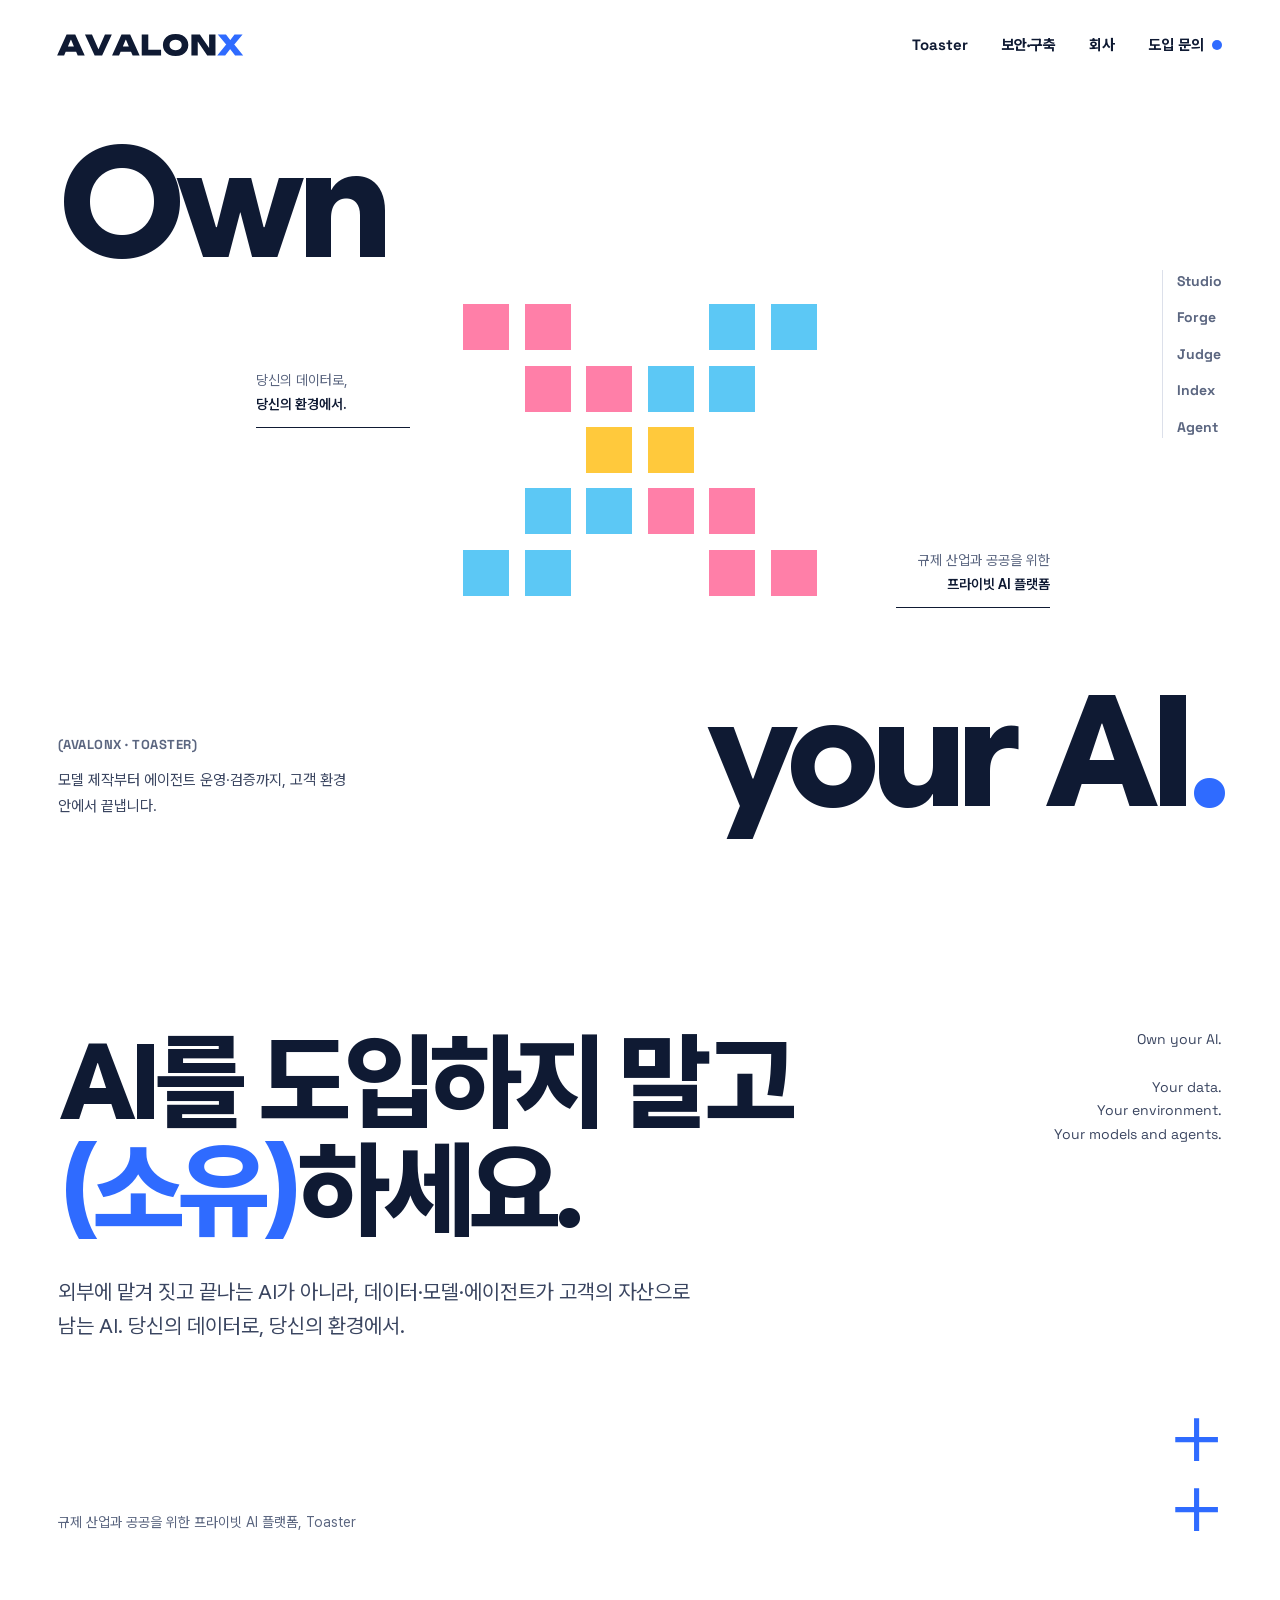
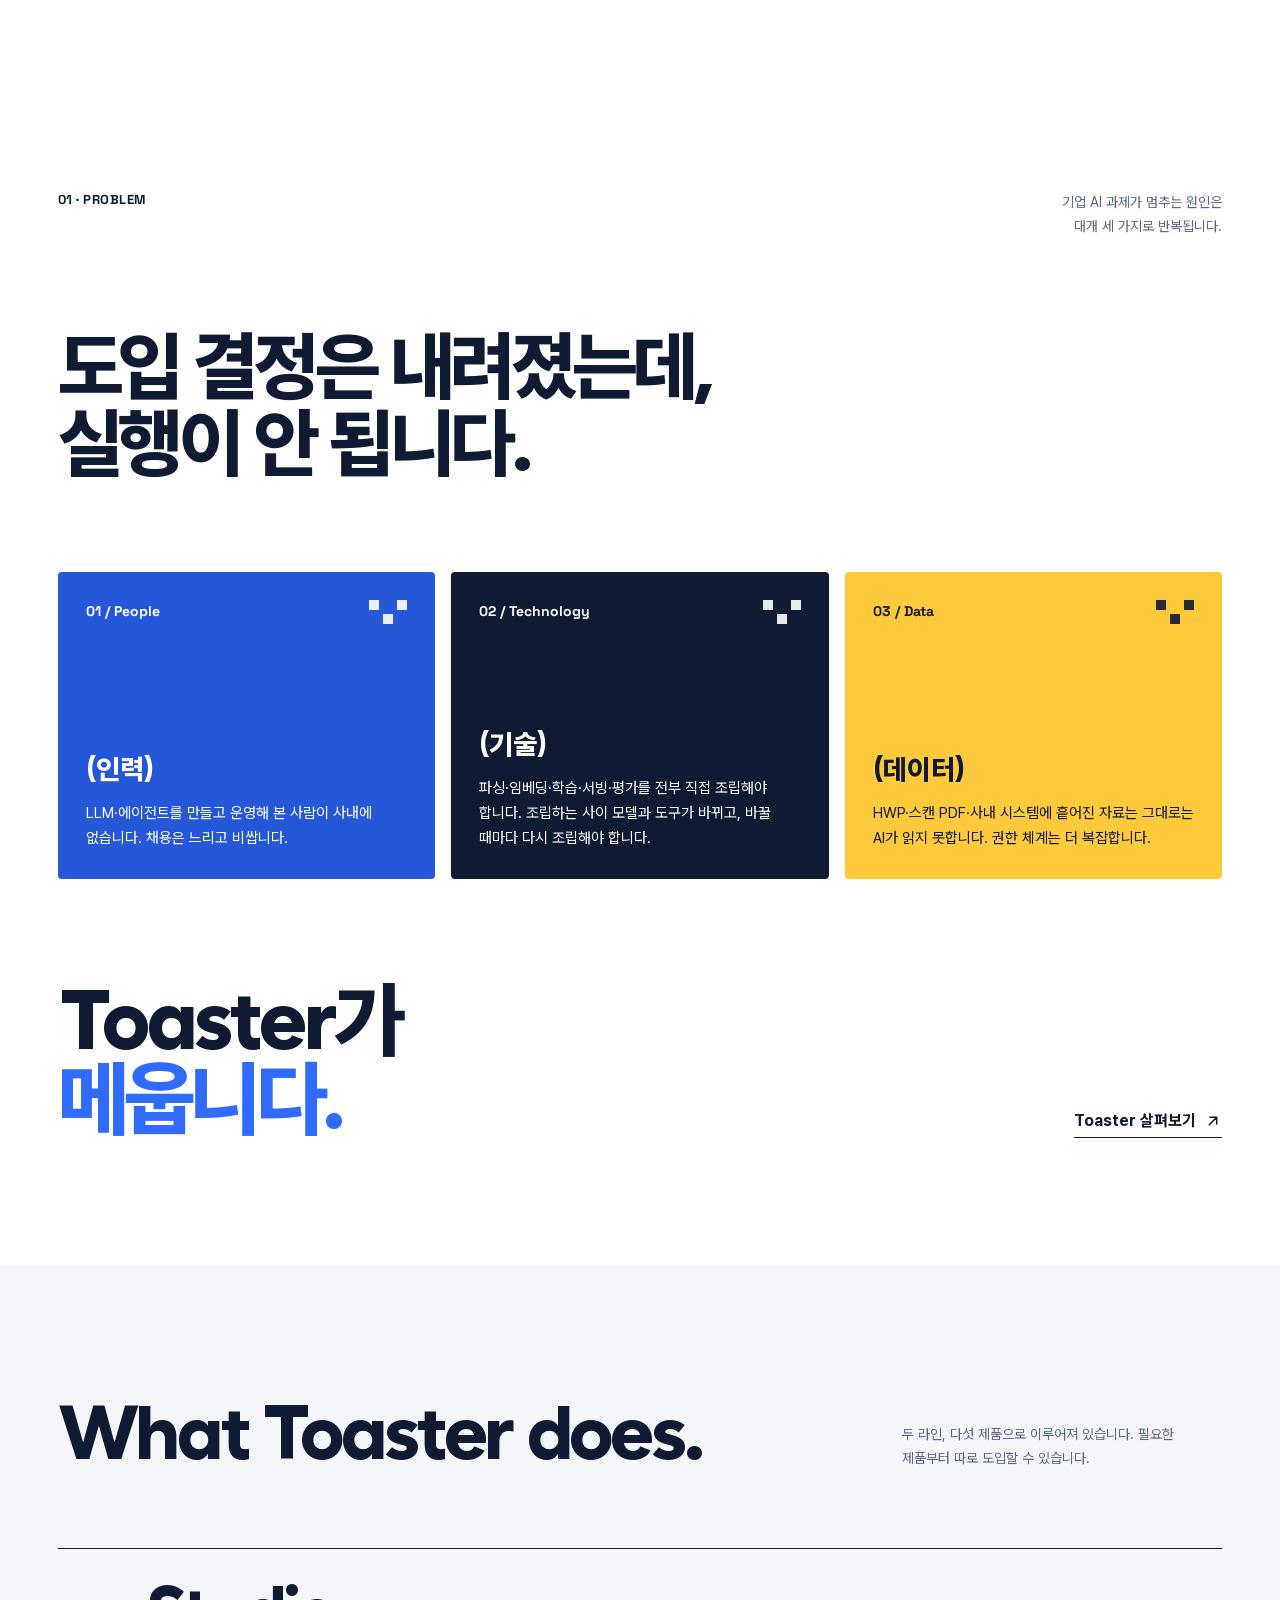
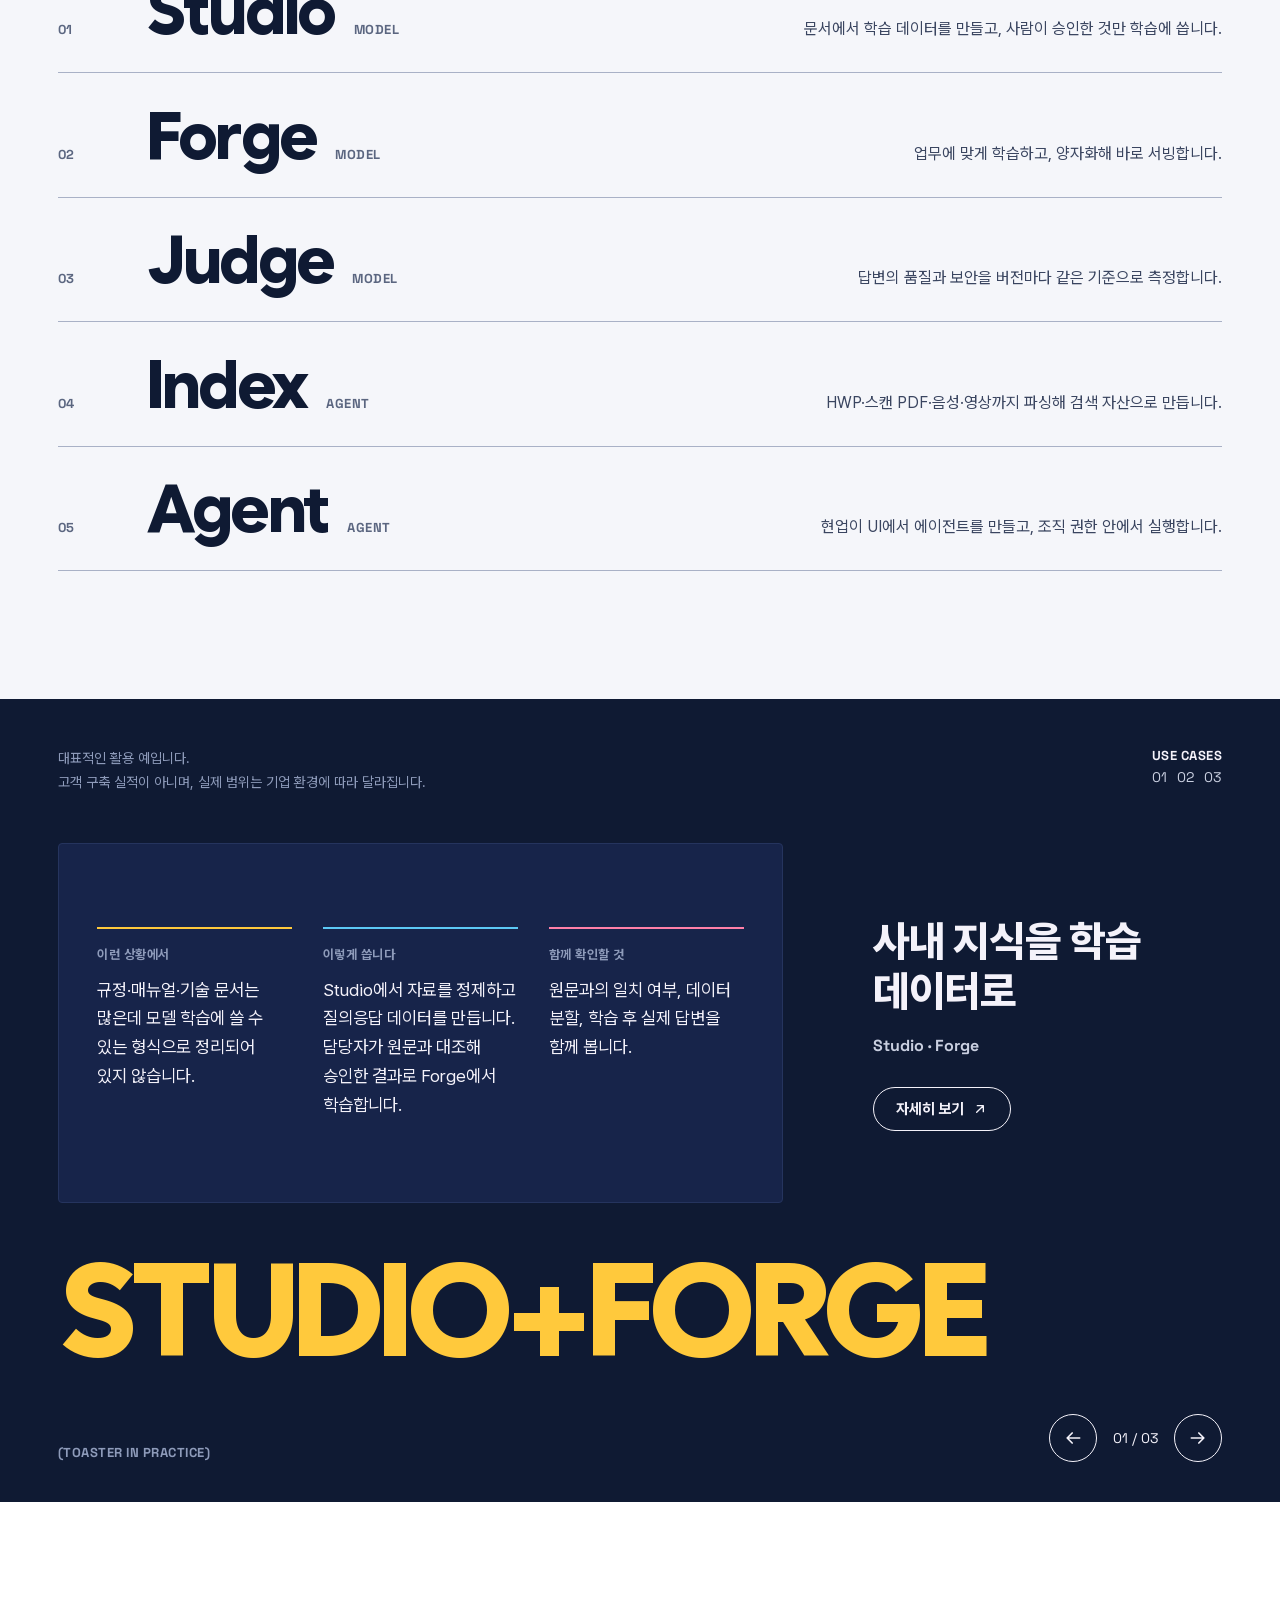
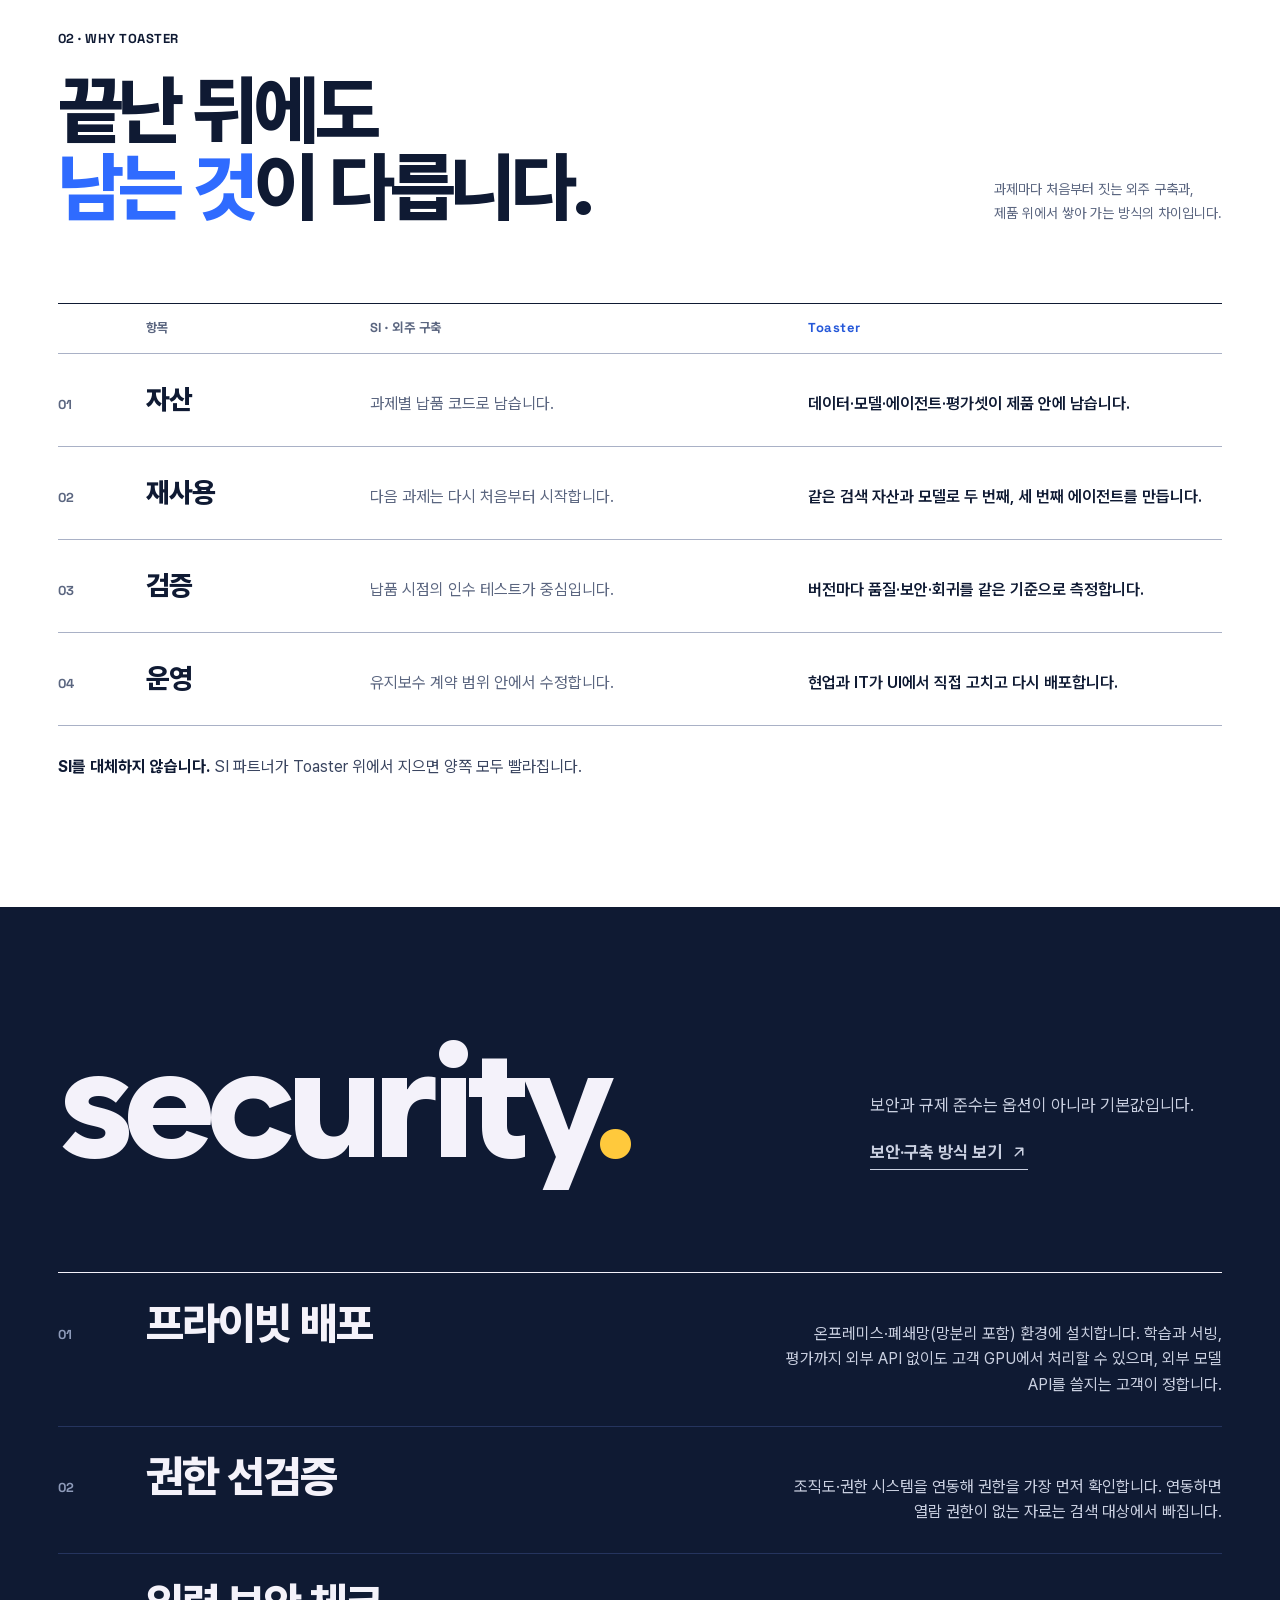
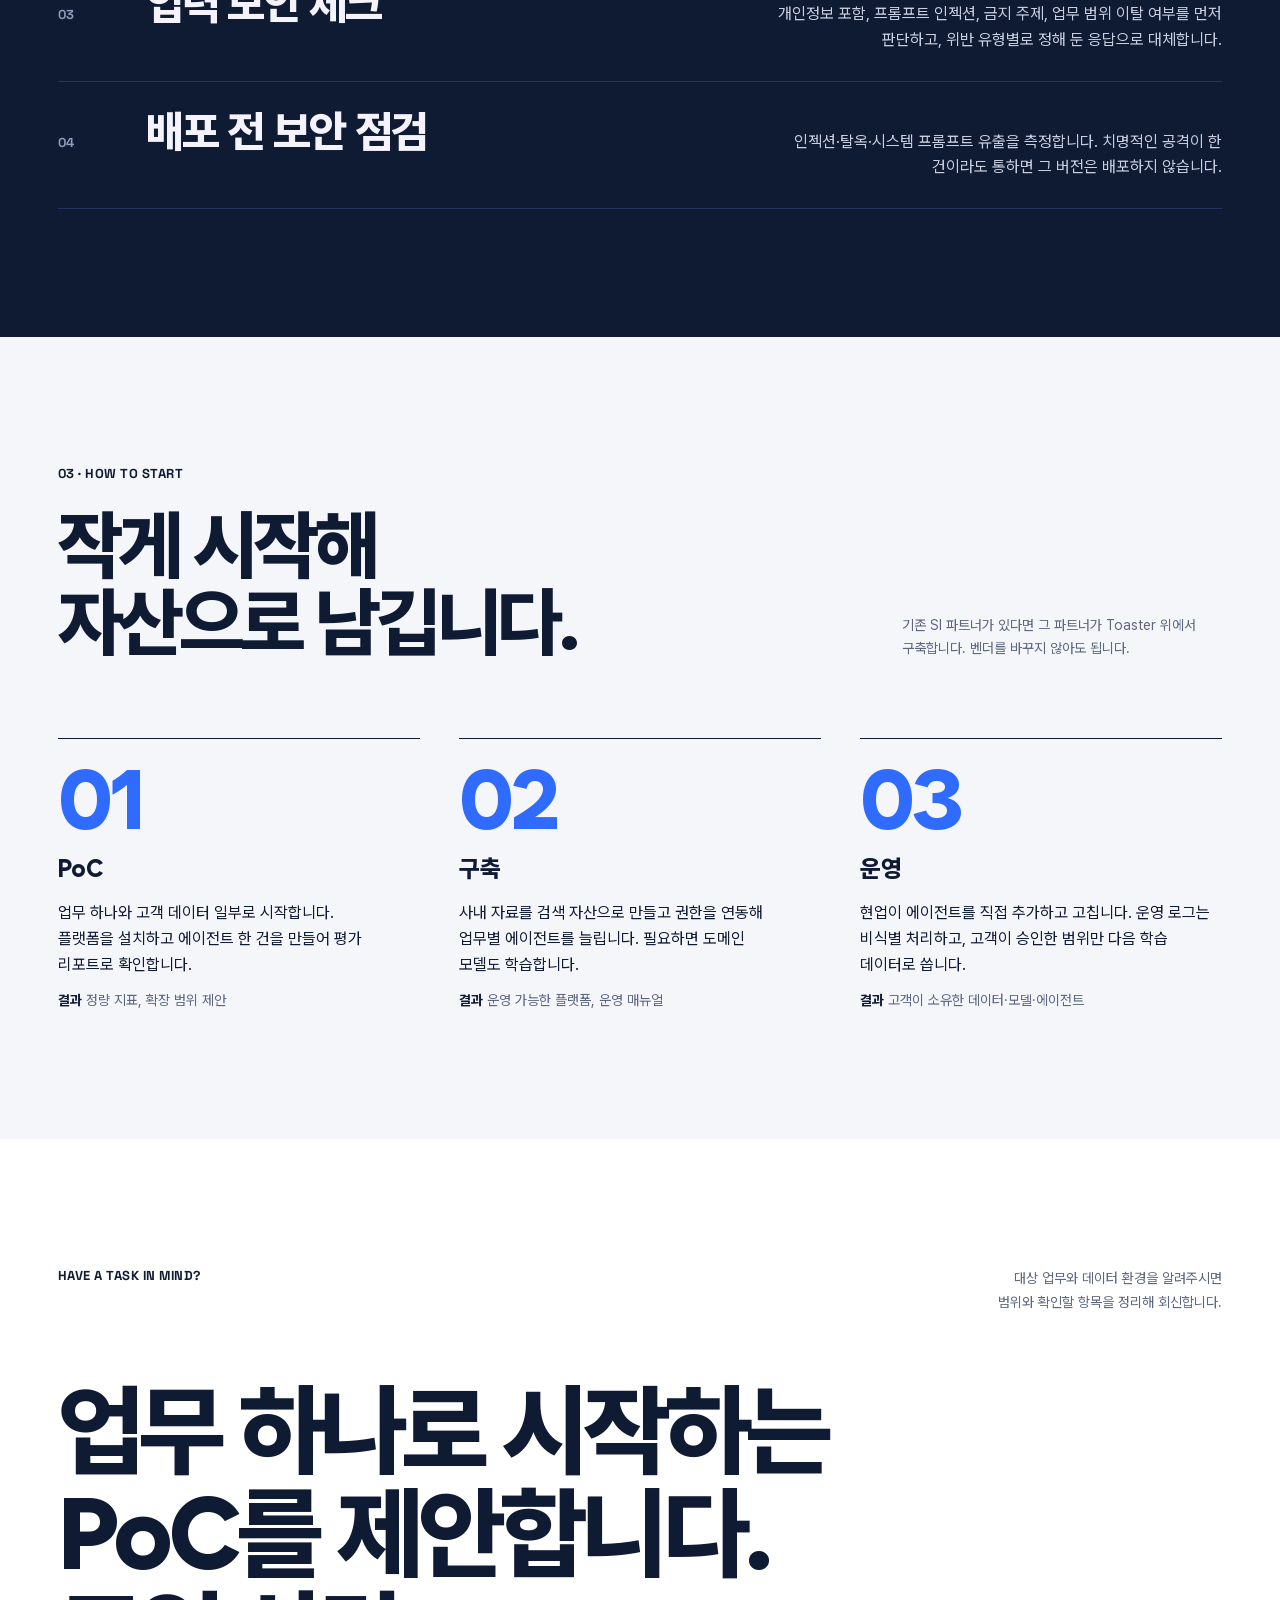
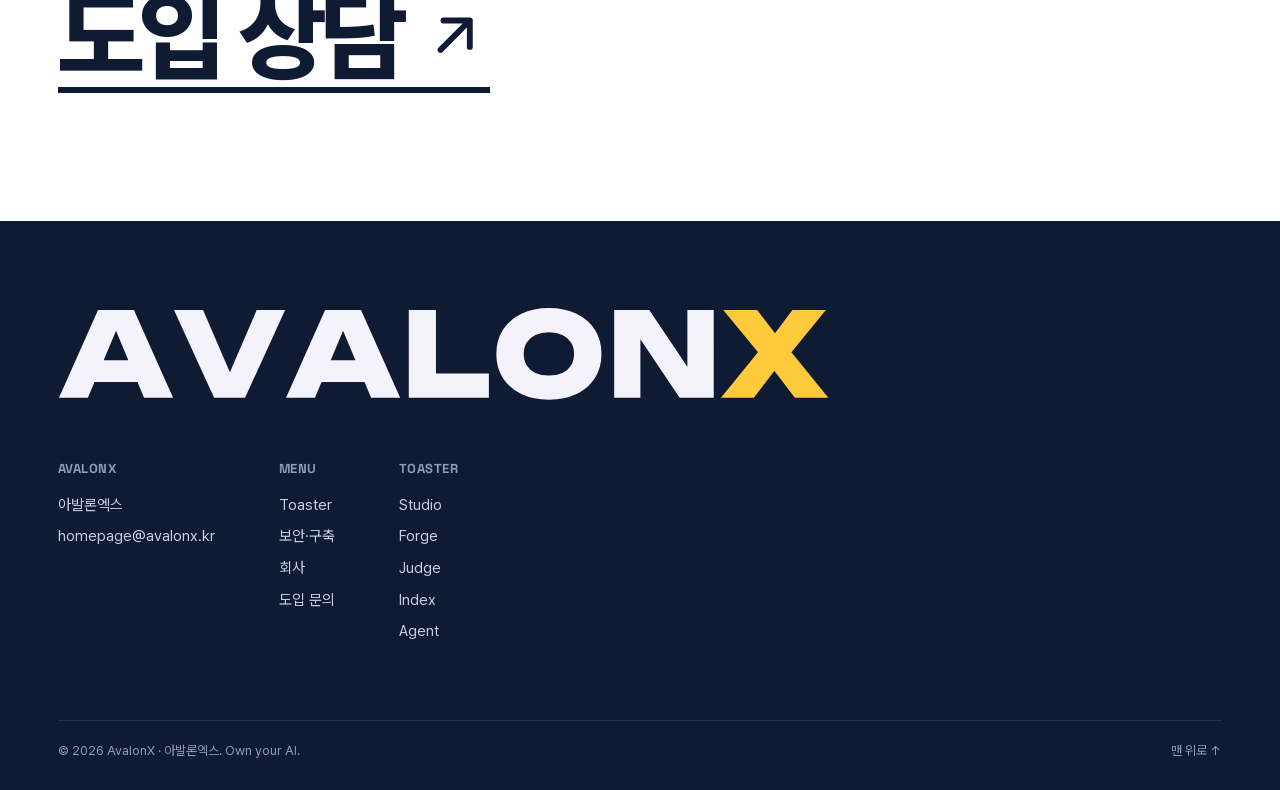
==== index.html @ 3fb9672b "New light-tone share image (og-v2.png) Co-Authored-By: Claude Opus 5.5 <noreply@anthropic.com> Claud" ====
<!doctype html>
<html lang="ko">
<head>
<meta charset="utf-8">
<meta name="viewport" content="width=device-width,initial-scale=1">
<meta name="theme-color" content="#0F1A33">
<title>AvalonX | AI를 도입하지 말고 소유하세요</title>
<meta name="description" content="규제 산업과 공공을 위한 프라이빗 AI 플랫폼 Toaster. 고객의 데이터로, 고객 환경 안에서 도메인 모델과 에이전트를 만들고 검증합니다.">
<link rel="canonical" href="https://www.avalonx.kr/">
<meta property="og:type" content="website">
<meta property="og:site_name" content="AvalonX">
<meta property="og:title" content="AvalonX | AI를 도입하지 말고 소유하세요">
<meta property="og:description" content="규제 산업과 공공을 위한 프라이빗 AI 플랫폼 Toaster. 고객의 데이터로, 고객 환경 안에서 도메인 모델과 에이전트를 만들고 검증합니다.">
<meta property="og:locale" content="ko_KR">
<meta property="og:url" content="https://www.avalonx.kr/">
<meta property="og:image" content="https://www.avalonx.kr/assets/og-v2.png">
<meta name="twitter:card" content="summary_large_image">
<!-- @assets -->
<link rel="icon" href="/assets/brand/favicon.svg" type="image/svg+xml">
<link rel="preload" href="/assets/fonts/ax-sans.woff2?v=20261104a" as="font" type="font/woff2" crossorigin>
<link rel="preload" href="/assets/fonts/ax-heading-800.woff2?v=20261104a" as="font" type="font/woff2" crossorigin>
<link rel="preconnect" href="https://fonts.googleapis.com">
<link rel="preconnect" href="https://fonts.gstatic.com" crossorigin>
<link rel="stylesheet" href="https://fonts.googleapis.com/css2?family=Space+Grotesk:wght@500;700&display=swap">
<link rel="stylesheet" href="/css/site.css?v=20261104a">
<script src="/js/main.js?v=20261104a" defer></script>
<script async src="https://www.googletagmanager.com/gtag/js?id=G-0PF8YSG744"></script>
<script>window.dataLayer=window.dataLayer||[];function gtag(){dataLayer.push(arguments);}gtag('js',new Date());gtag('config','G-0PF8YSG744');</script>
<!-- /@assets -->
</head>
<body data-page="home">
<!-- @header -->
<a class="skip-link" href="#main">본문 바로가기</a>
<header class="site-header">
  <a class="brand" href="/" aria-label="AvalonX 홈"><img src="/assets/brand/avalonx-wordmark-on-light.svg" width="224" height="32" alt="AvalonX"></a>
  <button class="menu-toggle" type="button" aria-label="메뉴 열기" aria-expanded="false" aria-controls="site-menu" hidden>Menu <span class="dot" aria-hidden="true"></span></button>
  <nav id="site-menu" class="site-nav" aria-label="주 메뉴">
    <a href="/toaster">Toaster</a>
    <a href="/security">보안·구축</a>
    <a href="/about">회사</a>
    <a href="/contact" class="nav-contact">도입 문의</a>
  </nav>
</header>
<a class="quick" href="/contact">도입 문의</a>
<!-- /@header -->

<main id="main">
<section class="hero" aria-labelledby="hero-title">
    <h1 id="hero-title" class="sr-only">AvalonX — Own your AI. AI를 도입하지 말고 소유하세요.</h1>
    <p class="giant hero-top" aria-hidden="true">Own</p>
    <div class="hero-art"><div class="pixel-x" aria-hidden="true">
          <i class="p" style="--n:6"></i><i class="p" style="--n:6"></i><i></i><i></i><i class="s" style="--n:7"></i><i class="s" style="--n:7"></i>
          <i></i><i class="p" style="--n:3"></i><i class="p" style="--n:3"></i><i class="s" style="--n:2"></i><i class="s" style="--n:2"></i><i></i>
          <i></i><i></i><i class="y" style="--n:0"></i><i class="y" style="--n:0"></i><i></i><i></i>
          <i></i><i class="s" style="--n:4"></i><i class="s" style="--n:4"></i><i class="p" style="--n:5"></i><i class="p" style="--n:5"></i><i></i>
          <i class="s" style="--n:8"></i><i class="s" style="--n:8"></i><i></i><i></i><i class="p" style="--n:9"></i><i class="p" style="--n:9"></i>
        </div></div>
    <p class="hero-note left"><span class="muted">당신의 데이터로,</span><strong>당신의 환경에서.</strong></p>
    <p class="hero-note right"><span class="muted">규제 산업과 공공을 위한</span><strong>프라이빗 AI 플랫폼</strong></p>
    <nav class="hero-index" aria-label="Toaster 제품">
      <a href="/toaster#studio">Studio</a><a href="/toaster#forge">Forge</a><a href="/toaster#judge">Judge</a><a href="/toaster#index">Index</a><a href="/toaster#agent">Agent</a>
    </nav>
    <div class="hero-desc">
      <span class="label">(AvalonX · Toaster)</span>
      <p>모델 제작부터 에이전트 운영·검증까지, 고객 환경 안에서 끝냅니다.</p>
    </div>
    <p class="giant hero-bottom" aria-hidden="true">your AI<span class="blue">.</span></p>
  </section>

  <section class="section intro" aria-labelledby="intro-title">
    <div class="head-row">
      <div>
        <h2 class="display" id="intro-title">AI를 도입하지 말고<br><span class="blue">(소유)</span>하세요.</h2>
        <p class="lede">외부에 맡겨 짓고 끝나는 AI가 아니라, 데이터·모델·에이전트가 고객의 자산으로 남는 AI. 당신의 데이터로, 당신의 환경에서.</p>
      </div>
      <p class="aside">Own your AI.<br><br>Your data.<br>Your environment.<br>Your models and agents.</p>
    </div>
    <div class="intro-bottom">
      <p class="small muted">규제 산업과 공공을 위한 프라이빗 AI 플랫폼, Toaster</p>
      <div class="pluses" aria-hidden="true"><svg viewBox="0 0 24 24" fill="none" stroke="currentColor" stroke-width="2.4" aria-hidden="true"><path d="M12 2v20M2 12h20"/></svg><svg viewBox="0 0 24 24" fill="none" stroke="currentColor" stroke-width="2.4" aria-hidden="true"><path d="M12 2v20M2 12h20"/></svg></div>
    </div>
  </section>

  <section class="section problem" aria-labelledby="problem-title">
    <div class="head-row"><p class="label">01 · Problem</p><p class="aside small muted">기업 AI 과제가 멈추는 원인은<br>대개 세 가지로 반복됩니다.</p></div>
    <h2 class="display" id="problem-title">도입 결정은 내려졌는데, 실행이 안 됩니다.</h2>
    <ul class="cards3">
      <li class="card3"><div class="top"><span>01 / People</span><span class="mini" aria-hidden="true"><i></i><i></i><i></i><i></i><i></i><i></i></span></div><div><h3>(인력)</h3><p>LLM·에이전트를 만들고 운영해 본 사람이 사내에 없습니다. 채용은 느리고 비쌉니다.</p></div></li>
      <li class="card3"><div class="top"><span>02 / Technology</span><span class="mini" aria-hidden="true"><i></i><i></i><i></i><i></i><i></i><i></i></span></div><div><h3>(기술)</h3><p>파싱·임베딩·학습·서빙·평가를 전부 직접 조립해야 합니다. 조립하는 사이 모델과 도구가 바뀌고, 바꿀 때마다 다시 조립해야 합니다.</p></div></li>
      <li class="card3"><div class="top"><span>03 / Data</span><span class="mini" aria-hidden="true"><i></i><i></i><i></i><i></i><i></i><i></i></span></div><div><h3>(데이터)</h3><p>HWP·스캔 PDF·사내 시스템에 흩어진 자료는 그대로는 AI가 읽지 못합니다. 권한 체계는 더 복잡합니다.</p></div></li>
    </ul>
    <div class="after-cards">
      <strong>Toaster가<br><span class="blue">메웁니다.</span></strong>
      <a class="arrow-link" href="/toaster">Toaster 살펴보기 <svg viewBox="0 0 24 24" fill="none" stroke="currentColor" stroke-width="2" stroke-linecap="round" stroke-linejoin="round" aria-hidden="true"><path d="M7 17 17 7M8 7h9v9"/></svg></a>
    </div>
  </section>

  <section class="section paper" aria-labelledby="products-title">
    <div class="compare-head">
      <h2 class="display" id="products-title">What Toaster does.</h2>
      <p class="small muted" style="max-width:20rem">두 라인, 다섯 제품으로 이루어져 있습니다. 필요한 제품부터 따로 도입할 수 있습니다.</p>
    </div>
    <ul class="rows">
        <li><a class="row" href="/toaster#studio"><span class="num">01</span><span class="name">Studio<span class="tag">MODEL</span></span><span class="desc">문서에서 학습 데이터를 만들고, 사람이 승인한 것만 학습에 씁니다.</span></a></li>
        <li><a class="row" href="/toaster#forge"><span class="num">02</span><span class="name">Forge<span class="tag">MODEL</span></span><span class="desc">업무에 맞게 학습하고, 양자화해 바로 서빙합니다.</span></a></li>
        <li><a class="row" href="/toaster#judge"><span class="num">03</span><span class="name">Judge<span class="tag">MODEL</span></span><span class="desc">답변의 품질과 보안을 버전마다 같은 기준으로 측정합니다.</span></a></li>
        <li><a class="row" href="/toaster#index"><span class="num">04</span><span class="name">Index<span class="tag">AGENT</span></span><span class="desc">HWP·스캔 PDF·음성·영상까지 파싱해 검색 자산으로 만듭니다.</span></a></li>
        <li><a class="row" href="/toaster#agent"><span class="num">05</span><span class="name">Agent<span class="tag">AGENT</span></span><span class="desc">현업이 UI에서 에이전트를 만들고, 조직 권한 안에서 실행합니다.</span></a></li>
    </ul>
  </section>

  <section class="dark cases wrap" aria-labelledby="cases-title" data-cases tabindex="-1">
    <div class="head-row">
      <p class="small muted">대표적인 활용 예입니다.<br>고객 구축 실적이 아니며, 실제 범위는 기업 환경에 따라 달라집니다.</p>
      <div style="text-align:right"><h2 class="label" id="cases-title" style="color:var(--d-ink)">Use cases</h2><p class="cases-index"><button type="button" data-go="0" aria-label="1번 사례" style="all:unset;cursor:pointer">01</button><button type="button" data-go="1" aria-label="2번 사례" style="all:unset;cursor:pointer">02</button><button type="button" data-go="2" aria-label="3번 사례" style="all:unset;cursor:pointer">03</button></p></div>
    </div>
    <div class="case-list">
      <article class="case" aria-roledescription="slide" aria-label="1 / 3">
        <div class="case-stage">
          <div class="case-board">
            <div><b>이런 상황에서</b><p>규정·매뉴얼·기술 문서는 많은데 모델 학습에 쓸 수 있는 형식으로 정리되어 있지 않습니다.</p></div>
            <div><b>이렇게 씁니다</b><p>Studio에서 자료를 정제하고 질의응답 데이터를 만듭니다. 담당자가 원문과 대조해 승인한 결과로 Forge에서 학습합니다.</p></div>
            <div><b>함께 확인할 것</b><p>원문과의 일치 여부, 데이터 분할, 학습 후 실제 답변을 함께 봅니다.</p></div>
          </div>
          <div class="case-info">
            <h3>사내 지식을 학습 데이터로</h3>
            <p class="tags">Studio · Forge</p>
            <a class="pill" href="/toaster#examples">자세히 보기 <svg viewBox="0 0 24 24" fill="none" stroke="currentColor" stroke-width="2" stroke-linecap="round" stroke-linejoin="round" aria-hidden="true"><path d="M7 17 17 7M8 7h9v9"/></svg></a>
          </div>
        </div>
        <p class="case-title" aria-hidden="true">STUDIO+FORGE</p>
      </article>
      <article class="case" aria-roledescription="slide" aria-label="2 / 3">
        <div class="case-stage">
          <div class="case-board">
            <div><b>이런 상황에서</b><p>같은 업무에 여러 모델과 학습 설정을 써 봤는데, 어느 쪽이 맞는지 판단해야 합니다.</p></div>
            <div><b>이렇게 씁니다</b><p>Forge에서 학습 조건과 결과를 기록하고, Judge에서 같은 질문과 기준으로 후보 답변을 평가합니다.</p></div>
            <div><b>함께 확인할 것</b><p>평가 점수, 오류 사례, 사람의 검토 결과를 나란히 비교합니다.</p></div>
          </div>
          <div class="case-info">
            <h3>업무에 맞는 모델 고르기</h3>
            <p class="tags">Forge · Judge</p>
            <a class="pill" href="/toaster#examples">자세히 보기 <svg viewBox="0 0 24 24" fill="none" stroke="currentColor" stroke-width="2" stroke-linecap="round" stroke-linejoin="round" aria-hidden="true"><path d="M7 17 17 7M8 7h9v9"/></svg></a>
          </div>
        </div>
        <p class="case-title" aria-hidden="true">FORGE+JUDGE</p>
      </article>
      <article class="case" aria-roledescription="slide" aria-label="3 / 3">
        <div class="case-stage">
          <div class="case-board">
            <div><b>이런 상황에서</b><p>답변 품질이 떨어졌는데 검색이 문제인지 생성이 문제인지 알 수 없습니다.</p></div>
            <div><b>이렇게 씁니다</b><p>Judge에서 검색 근거와 생성 답변을 나눠 평가하고, 실패한 사례를 검토합니다.</p></div>
            <div><b>함께 확인할 것</b><p>검색 설정, 프롬프트, 모델, 평가 데이터 중 고칠 곳을 찾습니다.</p></div>
          </div>
          <div class="case-info">
            <h3>RAG 답변이 틀리는 원인 찾기</h3>
            <p class="tags">Judge</p>
            <a class="pill" href="/toaster#examples">자세히 보기 <svg viewBox="0 0 24 24" fill="none" stroke="currentColor" stroke-width="2" stroke-linecap="round" stroke-linejoin="round" aria-hidden="true"><path d="M7 17 17 7M8 7h9v9"/></svg></a>
          </div>
        </div>
        <p class="case-title" aria-hidden="true">JUDGE</p>
      </article>
    </div>
    <div class="cases-bottom">
      <p class="label" style="color:var(--d-muted)">(Toaster in practice)</p>
      <div class="case-controls" hidden>
        <button class="round-btn" type="button" data-prev aria-label="이전 사례"><svg viewBox="0 0 24 24" fill="none" stroke="currentColor" stroke-width="2" stroke-linecap="round" stroke-linejoin="round" aria-hidden="true"><path d="M20 12H5m6 6-6-6 6-6"/></svg></button>
        <span class="case-count" aria-live="polite">01 / 03</span>
        <button class="round-btn" type="button" data-next aria-label="다음 사례"><svg viewBox="0 0 24 24" fill="none" stroke="currentColor" stroke-width="2" stroke-linecap="round" stroke-linejoin="round" aria-hidden="true"><path d="M4 12h15m-6-6 6 6-6 6"/></svg></button>
      </div>
    </div>
  </section>

  <section class="section" aria-labelledby="compare-title">
    <div class="compare-head">
      <div><p class="label">02 · Why Toaster</p><h2 class="display" id="compare-title" style="margin-top:24px">끝난 뒤에도<br><span class="blue">남는 것</span>이 다릅니다.</h2></div>
      <p class="small muted" style="max-width:20rem">과제마다 처음부터 짓는 외주 구축과,<br>제품 위에서 쌓아 가는 방식의 차이입니다.</p>
    </div>
    <ul class="cmp">
      <li class="cmp-row head" aria-hidden="true"><span></span><span>항목</span><span>SI · 외주 구축</span><span class="us">Toaster</span></li>
        <li class="cmp-row"><span class="num">01</span><h3>자산</h3><p class="si">과제별 납품 코드로 남습니다.</p><p class="us">데이터·모델·에이전트·평가셋이 제품 안에 남습니다.</p></li>
        <li class="cmp-row"><span class="num">02</span><h3>재사용</h3><p class="si">다음 과제는 다시 처음부터 시작합니다.</p><p class="us">같은 검색 자산과 모델로 두 번째, 세 번째 에이전트를 만듭니다.</p></li>
        <li class="cmp-row"><span class="num">03</span><h3>검증</h3><p class="si">납품 시점의 인수 테스트가 중심입니다.</p><p class="us">버전마다 품질·보안·회귀를 같은 기준으로 측정합니다.</p></li>
        <li class="cmp-row"><span class="num">04</span><h3>운영</h3><p class="si">유지보수 계약 범위 안에서 수정합니다.</p><p class="us">현업과 IT가 UI에서 직접 고치고 다시 배포합니다.</p></li>
    </ul>
    <p class="cmp-note"><strong>SI를 대체하지 않습니다.</strong> SI 파트너가 Toaster 위에서 지으면 양쪽 모두 빨라집니다.</p>
  </section>

  <section class="section dark" aria-labelledby="sec-title">
    <div class="sec-head">
      <h2 class="giant" id="sec-title">security<span class="yellow">.</span></h2>
      <div><p>보안과 규제 준수는 옵션이 아니라 기본값입니다.</p><p style="margin-top:20px"><a class="arrow-link" href="/security">보안·구축 방식 보기 <svg viewBox="0 0 24 24" fill="none" stroke="currentColor" stroke-width="2" stroke-linecap="round" stroke-linejoin="round" aria-hidden="true"><path d="M7 17 17 7M8 7h9v9"/></svg></a></p></div>
    </div>
    <ul class="rows">
        <li class="row"><span class="num">01</span><h3 class="name">프라이빗 배포</h3><p class="desc">온프레미스·폐쇄망(망분리 포함) 환경에 설치합니다. 학습과 서빙, 평가까지 외부 API 없이도 고객 GPU에서 처리할 수 있으며, 외부 모델 API를 쓸지는 고객이 정합니다.</p></li>
        <li class="row"><span class="num">02</span><h3 class="name">권한 선검증</h3><p class="desc">조직도·권한 시스템을 연동해 권한을 가장 먼저 확인합니다. 연동하면 열람 권한이 없는 자료는 검색 대상에서 빠집니다.</p></li>
        <li class="row"><span class="num">03</span><h3 class="name">입력 보안 체크</h3><p class="desc">개인정보 포함, 프롬프트 인젝션, 금지 주제, 업무 범위 이탈 여부를 먼저 판단하고, 위반 유형별로 정해 둔 응답으로 대체합니다.</p></li>
        <li class="row"><span class="num">04</span><h3 class="name">배포 전 보안 점검</h3><p class="desc">인젝션·탈옥·시스템 프롬프트 유출을 측정합니다. 치명적인 공격이 한 건이라도 통하면 그 버전은 배포하지 않습니다.</p></li>
    </ul>
  </section>

  <section class="section paper" aria-labelledby="steps-title">
    <div class="compare-head">
      <div><p class="label">03 · How to start</p><h2 class="display" id="steps-title" style="margin-top:24px">작게 시작해<br>자산으로 남깁니다.</h2></div>
      <p class="small muted" style="max-width:20rem">기존 SI 파트너가 있다면 그 파트너가 Toaster 위에서 구축합니다. 벤더를 바꾸지 않아도 됩니다.</p>
    </div>
    <ol class="steps">
      <li class="step"><span class="big" aria-hidden="true">01</span><h3>PoC</h3><p>업무 하나와 고객 데이터 일부로 시작합니다. 플랫폼을 설치하고 에이전트 한 건을 만들어 평가 리포트로 확인합니다.</p><p class="out"><b>결과</b> 정량 지표, 확장 범위 제안</p></li>
      <li class="step"><span class="big" aria-hidden="true">02</span><h3>구축</h3><p>사내 자료를 검색 자산으로 만들고 권한을 연동해 업무별 에이전트를 늘립니다. 필요하면 도메인 모델도 학습합니다.</p><p class="out"><b>결과</b> 운영 가능한 플랫폼, 운영 매뉴얼</p></li>
      <li class="step"><span class="big" aria-hidden="true">03</span><h3>운영</h3><p>현업이 에이전트를 직접 추가하고 고칩니다. 운영 로그는 비식별 처리하고, 고객이 승인한 범위만 다음 학습 데이터로 씁니다.</p><p class="out"><b>결과</b> 고객이 소유한 데이터·모델·에이전트</p></li>
    </ol>
  </section>

  <section class="section contact-cta" aria-labelledby="cta-title">
    <div class="head-row"><p class="label">Have a task in mind?</p><p class="aside small muted">대상 업무와 데이터 환경을 알려주시면<br>범위와 확인할 항목을 정리해 회신합니다.</p></div>
    <h2 class="display" id="cta-title">업무 하나로 시작하는<br>PoC를 제안합니다.<br><a class="go" href="/contact">도입 상담 <svg viewBox="0 0 24 24" fill="none" stroke="currentColor" stroke-width="2" stroke-linecap="round" stroke-linejoin="round" aria-hidden="true"><path d="M7 17 17 7M8 7h9v9"/></svg></a></h2>
  </section>
</main>

<!-- @footer -->
<footer class="site-footer">
  <div class="footer-top">
    <img class="footer-mark" src="/assets/brand/avalonx-wordmark-on-dark.svg" width="681" height="98" alt="AvalonX">
    <div class="footer-cols">
      <div><h2>AvalonX</h2><ul><li><a href="/about">아발론엑스</a></li><li><a href="mailto:homepage@avalonx.kr">homepage@avalonx.kr</a></li></ul></div>
      <div><h2>Menu</h2><ul><li><a href="/toaster">Toaster</a></li><li><a href="/security">보안·구축</a></li><li><a href="/about">회사</a></li><li><a href="/contact">도입 문의</a></li></ul></div>
      <div><h2>Toaster</h2><ul><li><a href="/toaster#studio">Studio</a></li><li><a href="/toaster#forge">Forge</a></li><li><a href="/toaster#judge">Judge</a></li><li><a href="/toaster#index">Index</a></li><li><a href="/toaster#agent">Agent</a></li></ul></div>
    </div>
  </div>
  <div class="footer-bottom"><span>© 2026 AvalonX · 아발론엑스. Own your AI.</span><a href="#main">맨 위로 ↑</a></div>
</footer>
<!-- /@footer -->
</body>
</html>
---- css/site.css ----
/* AvalonX 사이트 스타일 v3 — 밝은 에디토리얼 톤 (2026-11-04 개편)
 * 색은 AvalonX 브랜드 시스템 tokens.json의 Paper(밝은) 테마와 Navy(다크) 테마 값을 그대로 쓴다.
 *   밝은 면: 글자 Navy, 강조 Blue X(24px 이상 글자) · 링크 #2558D9
 *   다크 면: Navy 바탕, 강조 Yellow
 * 레이아웃 구성(대형 타이포, 번호 목록, 슬라이더, 큰 문의 영역)은 외부 사이트를 참고했고, 그 사이트의 이미지·영상·코드는 쓰지 않았다.
 */

/* 서체: 사이트에 쓰인 글자만 남긴 자체 호스팅 서브셋 (tools/subset-fonts.py). SIL OFL 1.1 — assets/fonts/LICENSE.md */
@font-face { font-family: "AX Sans"; src: url("/assets/fonts/ax-sans.woff2?v=20261104a") format("woff2"); font-weight: 45 920; font-display: swap; }
@font-face { font-family: "AX Heading"; src: url("/assets/fonts/ax-heading-700.woff2?v=20261104a") format("woff2"); font-weight: 700; font-display: swap; }
@font-face { font-family: "AX Heading"; src: url("/assets/fonts/ax-heading-800.woff2?v=20261104a") format("woff2"); font-weight: 800; font-display: swap; }
@font-face { font-family: "AX Pixel"; src: url("/assets/fonts/ax-pixel.woff2?v=20261104a") format("woff2"); font-weight: 400; font-display: swap; }

:root {
  color-scheme: light;
  /* 밝은 면 (브랜드 Paper 테마) */
  --white: #FFFFFF;
  --paper: #F5F6FA;
  --ink: #0F1A33;
  --body: #3A4560;
  --muted: #5B6680;
  --line: #DCE0EA;
  --blue: #2F6BFF;        /* x-mark: 24px 이상 글자·면에만 */
  --link: #2558D9;        /* 작은 글자 링크, 흰 글자를 올리는 파란 면 */
  /* 다크 면 (브랜드 Navy 테마) */
  --navy: #0F1A33;
  --navy-panel: #17244A;
  --navy-line: #25345E;
  --d-ink: #F4F2FA;
  --d-body: #C9CFE0;
  --d-muted: #8E9BBA;
  --yellow: #FFC93C;
  --sky: #5CC8F5;
  --pink: #FF7FA8;

  --font-giant: "AX Heading", "AX Sans", "Apple SD Gothic Neo", "Malgun Gothic", system-ui, sans-serif;
  --font-heading: "AX Heading", "AX Sans", "Apple SD Gothic Neo", "Malgun Gothic", system-ui, sans-serif;
  --font-label: "Space Grotesk", "AX Sans", system-ui, sans-serif;
  --font-pixel: "AX Pixel", "Space Grotesk", monospace;
  --font-sans: "AX Sans", "Apple SD Gothic Neo", "Malgun Gothic", system-ui, sans-serif;

  --pad: clamp(20px, 4.5vw, 88px);           /* 좌우 여백 */
  --section-y: clamp(88px, 10vw, 184px);
  --radius: 10px;
  --ease: cubic-bezier(.2, .8, .2, 1);
}

*, *::before, *::after { box-sizing: border-box; }
html { -webkit-text-size-adjust: 100%; scroll-behavior: smooth; }
@media (prefers-reduced-motion: reduce) { html { scroll-behavior: auto; } *, *::before, *::after { transition-duration: .01ms !important; animation-duration: .01ms !important; } }
body {
  margin: 0; background: var(--white); color: var(--ink);
  font-family: var(--font-sans); font-size: 1rem; line-height: 1.6;
  overflow-wrap: break-word; word-break: keep-all;
}
body.menu-open { overflow: hidden; }
img, svg { display: block; max-width: 100%; }
a { color: inherit; text-decoration: none; }
button { font: inherit; color: inherit; cursor: pointer; }
h1, h2, h3, p, dl, dd { margin: 0; }
ul, ol { margin: 0; padding: 0; list-style: none; }
p { text-wrap: pretty; }
:focus-visible { outline: 3px solid var(--link); outline-offset: 4px; }
.dark :focus-visible { outline-color: var(--yellow); }

.wrap { padding-inline: var(--pad); }
.section { padding: var(--section-y) var(--pad); }
.paper { background: var(--paper); }
.dark { background: var(--navy); color: var(--d-ink); }
.dark p { color: var(--d-body); }

.skip-link { position: absolute; left: 16px; top: -100px; z-index: 100; background: var(--ink); color: var(--white); padding: 8px 16px; border-radius: 6px; font-weight: 700; }
.skip-link:focus { top: 16px; }

/* ── 공통 타이포 ─────────────────────────────── */
.giant {                                   /* 화면을 채우는 대형 타이포 */
  font-family: var(--font-giant); font-weight: 800; color: var(--ink);
  font-size: clamp(3.5rem, 1.4rem + 9vw, 12rem); line-height: .86; letter-spacing: -.065em;
}
.giant .blue { color: var(--blue); }
.dark .giant { color: var(--d-ink); }
.dark .giant .yellow, .giant .yellow { color: var(--yellow); }
.display {                                 /* 섹션 제목 */
  font-family: var(--font-heading); font-weight: 800; color: var(--ink);
  font-size: clamp(2.25rem, 1.2rem + 4.4vw, 6rem); line-height: 1.02; letter-spacing: -.055em; text-wrap: balance;
}
.display .blue { color: var(--blue); }
.dark .display { color: var(--d-ink); }
.dark .display .yellow { color: var(--yellow); }
.label {                                   /* 작은 영문 라벨 */
  font-family: var(--font-label); font-size: .8125rem; line-height: 1.4; font-weight: 700; letter-spacing: .04em; text-transform: uppercase;
}
.small { font-size: .875rem; line-height: 1.7; }
.muted { color: var(--muted); }
.dark .muted { color: var(--d-muted); }
.lede { font-size: clamp(1.0625rem, .95rem + .45vw, 1.375rem); line-height: 1.6; color: var(--body); max-width: 40rem; }
.dark .lede { color: var(--d-body); }

.head-row { display: flex; justify-content: space-between; align-items: flex-start; gap: 24px; }
.head-row > .aside { max-width: 18rem; text-align: right; }

.arrow-link { display: inline-flex; align-items: center; gap: 8px; font-weight: 700; border-bottom: 1.5px solid currentColor; padding-bottom: 3px; transition: color .2s; }
.arrow-link:hover { color: var(--link); }
.dark .arrow-link:hover { color: var(--yellow); }
.arrow-link svg { width: 18px; height: 18px; }

.pill {
  display: inline-flex; align-items: center; gap: 8px; min-height: 44px; padding: 0 22px;
  border: 1.5px solid currentColor; border-radius: 999px; font-weight: 700; font-size: .9375rem;
  transition: background-color .2s, color .2s, border-color .2s;
}
.pill:hover { background: var(--ink); color: var(--white); border-color: var(--ink); }
.dark .pill:hover { background: var(--yellow); color: var(--navy); border-color: var(--yellow); }
.pill.solid { background: var(--ink); color: var(--white); border-color: var(--ink); }
.pill.solid:hover { background: var(--link); border-color: var(--link); }
.pill svg { width: 16px; height: 16px; }

.round-btn { width: 48px; height: 48px; border-radius: 50%; border: 1.5px solid currentColor; background: transparent; display: grid; place-items: center; transition: background-color .2s, color .2s, border-color .2s; }
.round-btn:hover { background: var(--yellow); color: var(--navy); border-color: var(--yellow); }
.round-btn svg { width: 20px; height: 20px; }

/* ── 헤더 ─────────────────────────────────── */
.site-header {
  position: absolute; top: 0; left: 0; right: 0; z-index: 40;
  display: flex; align-items: center; justify-content: space-between; gap: 24px;
  padding: clamp(20px, 2.4vw, 32px) var(--pad);
}
.brand img { height: clamp(26px, 2.2vw, 32px); width: auto; margin-left: -4px; }
.site-nav { display: flex; align-items: center; gap: clamp(20px, 2.6vw, 40px); }
.site-nav a { font-family: var(--font-label); font-weight: 700; font-size: .9375rem; }
.site-nav a:hover, .site-nav a[aria-current="page"] { text-decoration: underline; text-decoration-thickness: 2px; text-underline-offset: 6px; }
.site-nav .nav-contact { display: inline-flex; align-items: center; gap: 8px; }
.site-nav .nav-contact::after { content: ""; width: 10px; height: 10px; border-radius: 50%; background: var(--blue); }
.menu-toggle { display: none; align-items: center; gap: 12px; border: 0; background: none; padding: 10px 0; font-family: var(--font-label); font-weight: 700; font-size: .9375rem; }
.menu-toggle .dot { width: 11px; height: 11px; border-radius: 50%; background: var(--ink); transition: transform .3s var(--ease); }
.menu-toggle[aria-expanded="true"] .dot { transform: scale(1.6); background: var(--blue); }

@media (max-width: 1023px) {
  .js .menu-toggle { display: inline-flex; position: relative; z-index: 2; }
  .js .site-nav {
    position: fixed; inset: 0; z-index: 1; flex-direction: column; align-items: flex-start; justify-content: center; gap: 8px;
    padding: 96px var(--pad) 48px; background: var(--white);
    visibility: hidden; opacity: 0; transform: translateY(-12px); transition: opacity .3s var(--ease), transform .3s var(--ease), visibility .3s;
  }
  .js .site-nav.is-open { visibility: visible; opacity: 1; transform: none; }
  .js .site-nav a { font-family: var(--font-giant); font-weight: 800; font-size: clamp(2.5rem, 10vw, 4.5rem); letter-spacing: -.05em; line-height: 1.15; }
  .js .site-nav .nav-contact::after { width: .28em; height: .28em; }
  .js .brand { position: relative; z-index: 2; }
}

/* ── 플로팅 문의 버튼 ─────────────────────────── */
.quick {
  position: fixed; right: var(--pad); bottom: 24px; z-index: 30;
  display: inline-flex; align-items: center; gap: 10px; min-height: 48px; padding: 0 22px; border-radius: 999px;
  background: var(--ink); color: var(--white); font-weight: 700; font-size: .9375rem; box-shadow: 0 8px 24px rgb(15 26 51 / .18);
  opacity: 0; transform: translateY(16px); pointer-events: none; transition: opacity .3s var(--ease), transform .3s var(--ease), background-color .2s;
}
.quick.visible { opacity: 1; transform: none; pointer-events: auto; }
.quick:hover { background: var(--link); }
.quick::before { content: ""; width: 8px; height: 8px; background: var(--yellow); }

/* ── 픽셀 시그니처 패턴 (6×5 고정, 장식 전용) ─────────── */
.pixel-x { --cell: 48px; display: grid; grid-template-columns: repeat(6, var(--cell)); grid-auto-rows: var(--cell); gap: calc(var(--cell) / 3); }
.pixel-x i { display: block; }
.pixel-x .y { background: var(--yellow); } .pixel-x .s { background: var(--sky); } .pixel-x .p { background: var(--pink); }
@media (prefers-reduced-motion: no-preference) {
  .pixel-x i[class] { animation: pixel-on .01s steps(1) both; animation-delay: calc(var(--n) * 80ms + 250ms); }
  @keyframes pixel-on { from { opacity: 0; } to { opacity: 1; } }
}

/* ── 홈: 히어로 ─────────────────────────────── */
.hero { position: relative; min-height: max(720px, 100svh); padding: var(--pad); overflow: hidden; }
.hero .giant { position: absolute; z-index: 2; font-size: clamp(5rem, 1rem + 11vw, 13rem); }
.hero-top { left: var(--pad); top: clamp(110px, 15vh, 170px); }
.hero-bottom { right: var(--pad); bottom: clamp(56px, 9vh, 96px); text-align: right; }
.hero-art { position: absolute; inset: 0; display: grid; place-items: center; pointer-events: none; }
.hero-art .pixel-x { --cell: clamp(30px, 3.6vw, 60px); }
.hero-note { position: absolute; font-size: .875rem; line-height: 1.7; z-index: 3; }
.hero-note.left { left: 20%; top: 41%; }
.hero-note.right { right: 18%; top: 61%; text-align: right; }
.hero-note.left::after, .hero-note.right::after { content: ""; display: block; height: 1.5px; width: clamp(96px, 12vw, 220px); background: var(--ink); margin-top: 10px; }
.hero-note.right::after { margin-left: auto; }
.hero-note strong { display: block; color: var(--ink); font-weight: 600; }
.hero-desc { position: absolute; left: var(--pad); bottom: clamp(56px, 9vh, 96px); max-width: 19rem; font-size: .9375rem; line-height: 1.7; color: var(--body); z-index: 3; }
.hero-desc .label { color: var(--muted); display: block; margin-bottom: 14px; }
.hero-index { position: absolute; right: var(--pad); top: 30%; border-left: 1.5px solid var(--line); padding-left: 14px; display: grid; gap: 14px; z-index: 3; }
.hero-index a { font-family: var(--font-label); font-size: .875rem; font-weight: 700; color: var(--muted); transition: color .2s; }
.hero-index a:hover { color: var(--link); }

/* ── 홈: 선언 ─────────────────────────────── */
.intro { min-height: 82vh; display: flex; flex-direction: column; justify-content: space-between; gap: 72px; }
.intro .display { font-size: clamp(2.75rem, 1rem + 7vw, 8.5rem); line-height: 1.02; }
.intro .lede { margin-top: 32px; }
.intro .aside { font-family: var(--font-label); font-size: .875rem; line-height: 1.7; color: var(--body); }
.intro-bottom { display: flex; align-items: flex-end; justify-content: space-between; gap: 24px; }
.pluses { display: grid; gap: 18px; color: var(--blue); }
.pluses svg { width: clamp(40px, 4vw, 64px); height: auto; }

/* ── 홈: 문제 카드 ──────────────────────────── */
.problem .display { margin: clamp(48px, 7vw, 96px) 0; max-width: 16ch; }
.cards3 { display: grid; grid-template-columns: repeat(3, minmax(0, 1fr)); gap: 16px; }
.card3 { min-height: clamp(260px, 24vw, 340px); padding: clamp(22px, 2.2vw, 32px); display: flex; flex-direction: column; justify-content: space-between; gap: 32px; color: var(--white); background: var(--ink); border-radius: 4px; }
.card3:nth-child(1) { background: var(--link); }
.card3:nth-child(3) { background: var(--yellow); color: var(--navy); }
.card3 .top { display: flex; justify-content: space-between; align-items: flex-start; font-family: var(--font-label); font-size: .875rem; font-weight: 700; }
.card3 .mini { display: grid; grid-template-columns: repeat(3, 10px); gap: 4px; }
.card3 .mini i { width: 10px; height: 10px; background: currentColor; opacity: .9; }
.card3 .mini i:nth-child(2n) { opacity: 0; }
.card3 h3 { font-family: var(--font-heading); font-size: clamp(1.375rem, 1.1rem + .8vw, 1.75rem); font-weight: 800; margin-bottom: 10px; color: inherit; }
.card3 p { font-size: .9375rem; line-height: 1.65; color: inherit; }
.after-cards { display: flex; align-items: flex-end; justify-content: space-between; gap: 24px; margin-top: clamp(64px, 8vw, 112px); flex-wrap: wrap; }
.after-cards strong { font-family: var(--font-giant); font-weight: 800; font-size: clamp(2.5rem, 1rem + 5.2vw, 7rem); line-height: .95; letter-spacing: -.06em; color: var(--ink); }
.after-cards strong .blue { color: var(--blue); }

/* ── 번호 목록 (제품·보안·가치) ───────────────────── */
.rows { border-top: 1.5px solid var(--ink); }
.row { display: grid; grid-template-columns: 64px minmax(0, 1.1fr) minmax(0, 1fr); gap: 24px; align-items: baseline; padding: clamp(20px, 2.2vw, 30px) 0; border-bottom: 1px solid #A9B1C6; }
.row .num { font-family: var(--font-label); font-size: .8125rem; font-weight: 700; color: var(--muted); }
.row .name { font-family: var(--font-giant); font-weight: 800; font-size: clamp(2rem, 1rem + 4vw, 5rem); line-height: 1; letter-spacing: -.055em; color: var(--ink); transition: color .25s, transform .35s var(--ease); display: inline-flex; align-items: baseline; gap: .3em; }
.row .name .tag { font-family: var(--font-label); font-size: .8125rem; font-weight: 700; letter-spacing: .04em; color: var(--muted); }
.row .desc { justify-self: end; text-align: right; max-width: 28rem; color: var(--body); }
a.row:hover .name { color: var(--blue); transform: translateX(10px); }
.dark .rows { border-top-color: var(--d-ink); }
.dark .row { border-bottom-color: var(--navy-line); }
.dark .row .num, .dark .row .name .tag { color: var(--d-muted); }
.dark .row .name { color: var(--d-ink); font-size: clamp(1.5rem, 1rem + 2.2vw, 2.75rem); letter-spacing: -.04em; }
.dark .row .desc { color: var(--d-body); }

/* ── 홈: 활용 예 슬라이더 (다크) ─────────────────── */
.cases { min-height: 760px; display: flex; flex-direction: column; justify-content: space-between; gap: 48px; padding-block: 48px 40px; }
.cases-index { display: flex; gap: 10px; font-family: var(--font-label); font-size: .875rem; color: var(--d-muted); }
.cases-index b { color: var(--d-ink); }
.case-stage { display: grid; grid-template-columns: minmax(0, 1.35fr) minmax(240px, .65fr); gap: clamp(32px, 7vw, 120px); align-items: center; }
.case-board { background: var(--navy-panel); border: 1px solid var(--navy-line); border-radius: 4px; padding: clamp(24px, 3vw, 44px); display: grid; grid-template-columns: repeat(3, minmax(0, 1fr)); gap: clamp(16px, 2.4vw, 36px); min-height: 360px; align-content: center; }
.case-board div { border-top: 2px solid var(--yellow); padding-top: 16px; }
.case-board div:nth-child(2) { border-top-color: var(--sky); }
.case-board div:nth-child(3) { border-top-color: var(--pink); }
.case-board b { display: block; font-family: var(--font-label); font-size: .8125rem; letter-spacing: .04em; color: var(--d-muted); margin-bottom: 10px; }
.case-board p { color: var(--d-ink); font-size: clamp(.9375rem, .85rem + .3vw, 1.125rem); line-height: 1.65; }
.case-info h3 { font-family: var(--font-heading); font-weight: 800; font-size: clamp(1.75rem, 1.2rem + 1.8vw, 3rem); line-height: 1.2; letter-spacing: -.03em; color: var(--d-ink); }
.case-info .tags { margin: 16px 0 28px; font-family: var(--font-label); font-weight: 700; color: var(--d-body); }
.cases-bottom { display: flex; justify-content: space-between; align-items: flex-end; gap: 24px; }
.case-title { font-family: var(--font-giant); font-weight: 800; font-size: clamp(3rem, 1rem + 9vw, 11.5rem); line-height: .85; letter-spacing: -.065em; color: var(--yellow); }
.case-controls { display: flex; align-items: center; gap: 10px; color: var(--d-ink); }
.case-count { font-family: var(--font-label); font-size: .875rem; padding: 0 6px; white-space: nowrap; }
.case-note { font-size: .8125rem; }
@media (prefers-reduced-motion: no-preference) { .case-swap { animation: case-in .45s var(--ease); } @keyframes case-in { from { opacity: 0; transform: translateY(10px); } to { opacity: 1; transform: none; } } }

/* ── 홈: SI 비교 ─────────────────────────────── */
.compare-head { display: flex; justify-content: space-between; align-items: flex-end; gap: 24px; margin-bottom: clamp(48px, 6vw, 80px); }
.cmp { border-top: 1.5px solid var(--ink); }
.cmp-row { display: grid; grid-template-columns: 64px 200px minmax(0, 1fr) minmax(0, 1fr); gap: 24px; padding: 24px 0; border-bottom: 1px solid #A9B1C6; align-items: baseline; }
.cmp-row.head { padding: 14px 0; }
.cmp-row.head span { font-family: var(--font-label); font-size: .8125rem; font-weight: 700; letter-spacing: .04em; color: var(--muted); }
.cmp-row.head .us { color: var(--link); }
.cmp-row .num { font-family: var(--font-label); font-size: .8125rem; font-weight: 700; color: var(--muted); }
.cmp-row h3 { font-family: var(--font-heading); font-weight: 800; font-size: clamp(1.25rem, 1rem + .9vw, 1.75rem); letter-spacing: -.03em; }
.cmp-row .si { color: var(--muted); }
.cmp-row .us { color: var(--ink); font-weight: 600; }
.cmp-note { margin-top: 28px; color: var(--body); }
.cmp-note strong { color: var(--ink); }

/* ── 홈: 보안 (다크) ─────────────────────────── */
.sec-head { display: grid; grid-template-columns: 1fr minmax(240px, 22rem); gap: 64px; align-items: end; }
.sec-head .giant { font-size: clamp(4rem, 1rem + 11vw, 13.5rem); }
.sec-head p { font-size: 1.0625rem; }
.dark .rows { margin-top: clamp(64px, 8vw, 112px); }

/* ── 단계 ─────────────────────────────────── */
.steps { display: grid; grid-template-columns: repeat(3, minmax(0, 1fr)); gap: clamp(24px, 3vw, 48px); margin-top: clamp(48px, 6vw, 80px); }
.step { border-top: 1.5px solid var(--ink); padding-top: 24px; display: grid; gap: 12px; align-content: start; }
.step .big { font-family: var(--font-giant); font-weight: 800; font-size: clamp(3.5rem, 2rem + 4vw, 6rem); line-height: .9; letter-spacing: -.06em; color: var(--blue); }
.step h3 { font-family: var(--font-heading); font-weight: 800; font-size: 1.5rem; }
.step .out { font-size: .875rem; color: var(--muted); }
.step .out b { color: var(--ink); }
.steps-note { margin-top: 40px; color: var(--body); }

/* ── 문의 ─────────────────────────────────── */
.contact-cta { min-height: 72vh; display: flex; flex-direction: column; justify-content: space-between; gap: 64px; }
.contact-cta .display { font-size: clamp(2.75rem, 1rem + 6.6vw, 8.5rem); line-height: 1.02; }
.contact-cta .go { display: inline-flex; align-items: center; gap: .18em; border-bottom: .06em solid currentColor; transition: color .2s; }
.contact-cta .go:hover { color: var(--blue); }
.contact-cta .go svg { width: .7em; height: .7em; }

/* ── 푸터 (다크) ─────────────────────────────── */
.site-footer { background: var(--navy); color: var(--d-ink); padding: clamp(56px, 6vw, 88px) var(--pad) 28px; }
.footer-top { display: flex; justify-content: space-between; gap: 48px; flex-wrap: wrap; }
.footer-mark { width: min(62vw, 880px); height: auto; margin-left: -1%; }
.footer-cols { display: flex; gap: clamp(32px, 5vw, 80px); flex-wrap: wrap; }
.footer-cols h2 { font-family: var(--font-label); font-size: .8125rem; font-weight: 700; letter-spacing: .04em; color: var(--d-muted); margin-bottom: 12px; text-transform: uppercase; }
.footer-cols li + li { margin-top: 6px; }
.footer-cols a { color: var(--d-body); font-size: .9375rem; }
.footer-cols a:hover { color: var(--yellow); }
.footer-bottom { margin-top: clamp(48px, 6vw, 80px); padding-top: 20px; border-top: 1px solid var(--navy-line); display: flex; justify-content: space-between; gap: 16px; flex-wrap: wrap; font-size: .8125rem; color: var(--d-muted); }
.footer-bottom a:hover { color: var(--yellow); }

/* ════════ 하위 페이지 ════════ */
.page-hero { padding: clamp(150px, 20vh, 220px) var(--pad) clamp(72px, 8vw, 128px); position: relative; }
.page-hero .giant { font-size: clamp(4.25rem, 1rem + 12vw, 14rem); }
.page-hero-body { display: flex; justify-content: space-between; align-items: flex-end; gap: 48px; margin-top: clamp(40px, 5vw, 72px); flex-wrap: wrap; }
.page-hero h1 { font-family: var(--font-heading); font-weight: 800; font-size: clamp(1.75rem, 1.2rem + 2vw, 3.25rem); line-height: 1.2; letter-spacing: -.035em; max-width: 22ch; text-wrap: balance; }
.page-hero h1 em { font-style: normal; color: var(--blue); }
.page-hero .lede { margin-top: 20px; }
.scatter { display: grid; grid-template-columns: repeat(6, 14px); grid-auto-rows: 14px; gap: 5px; flex: none; }
.scatter i.y { background: var(--yellow); } .scatter i.s { background: var(--sky); } .scatter i.p { background: var(--pink); }

.sec-title { display: flex; justify-content: space-between; align-items: flex-end; gap: 24px; margin-bottom: clamp(40px, 5vw, 72px); flex-wrap: wrap; }
.sec-title .display { font-size: clamp(2rem, 1.1rem + 3.4vw, 4.5rem); }
.sec-title .aside { max-width: 24rem; color: var(--body); }
.dark .sec-title .aside { color: var(--d-body); }

/* /toaster: 두 라인 */
.lines2 { display: grid; grid-template-columns: repeat(2, minmax(0, 1fr)); gap: 16px; }
.line2 { padding: clamp(24px, 3vw, 44px); border-radius: 4px; display: grid; gap: 20px; align-content: start; min-height: 320px; }
.line2:nth-child(1) { background: var(--link); color: var(--white); }
.line2:nth-child(2) { background: var(--navy); color: var(--d-ink); }
.line2 .label { opacity: .85; }
.line2 h3 { font-family: var(--font-heading); font-weight: 800; font-size: clamp(1.5rem, 1.1rem + 1.4vw, 2.5rem); line-height: 1.2; letter-spacing: -.03em; color: inherit; }
.line2 p { color: inherit; opacity: .92; }
.chips { display: flex; flex-wrap: wrap; gap: 8px; align-items: center; }
.chips a { border: 1.5px solid currentColor; border-radius: 999px; padding: 6px 16px; font-family: var(--font-label); font-weight: 700; transition: background-color .2s, color .2s; }
.chips a:hover { background: var(--white); color: var(--ink); border-color: var(--white); }
.chips .arr { opacity: .7; }

/* /toaster: 제품 상세 */
.product { display: grid; grid-template-columns: 64px minmax(0, 1fr) minmax(0, 1fr); gap: 24px clamp(24px, 4vw, 64px); padding: clamp(36px, 4vw, 56px) 0; border-bottom: 1px solid #A9B1C6; scroll-margin-top: 24px; }
.product:first-child { border-top: 1.5px solid var(--ink); }
.product .num { font-family: var(--font-label); font-size: .8125rem; font-weight: 700; color: var(--muted); padding-top: .9em; }
.product h3 { font-family: var(--font-giant); font-weight: 800; font-size: clamp(2.5rem, 1rem + 5vw, 6rem); line-height: .95; letter-spacing: -.06em; }
.product .tag { display: block; margin-top: 12px; color: var(--muted); }
.product .lead { font-family: var(--font-heading); font-weight: 700; font-size: clamp(1.125rem, 1rem + .5vw, 1.375rem); line-height: 1.45; color: var(--ink); margin-bottom: 12px; }
.product .body { color: var(--body); }
.checks { display: grid; gap: 10px; margin: 24px 0; }
.checks li { display: grid; grid-template-columns: 18px minmax(0, 1fr); gap: 10px; color: var(--body); }
.checks li::before { content: ""; width: 8px; height: 8px; margin-top: .62em; background: var(--blue); }
.dark .checks li { color: var(--d-body); }
.dark .checks li::before { background: var(--yellow); }

/* 2단(왼쪽 제목, 오른쪽 본문) */
.split { display: grid; grid-template-columns: minmax(0, 1fr) minmax(0, 1.4fr); gap: clamp(32px, 6vw, 96px); align-items: start; }
.split .display { font-size: clamp(2rem, 1.1rem + 3vw, 4rem); }
.prose { display: grid; gap: 18px; font-size: 1.0625rem; color: var(--body); max-width: 44rem; }
.dark .prose { color: var(--d-body); }

/* 활용 예 목록 */
.example { display: grid; grid-template-columns: 64px minmax(0, .9fr) minmax(0, 2fr); gap: 24px; padding: clamp(28px, 3vw, 44px) 0; border-bottom: 1px solid #A9B1C6; }
.example:first-child { border-top: 1.5px solid var(--ink); }
.example .num { font-family: var(--font-label); font-size: .8125rem; font-weight: 700; color: var(--muted); padding-top: .4em; }
.example h3 { font-family: var(--font-heading); font-weight: 800; font-size: clamp(1.375rem, 1rem + 1vw, 2rem); line-height: 1.25; letter-spacing: -.03em; }
.example .uses { display: block; margin-top: 10px; color: var(--link); }
.example-cols { display: grid; grid-template-columns: repeat(3, minmax(0, 1fr)); gap: 24px; color: var(--body); }
.example-cols b { display: block; font-family: var(--font-label); font-size: .8125rem; letter-spacing: .04em; color: var(--muted); margin-bottom: 6px; }
.fine { margin-top: 24px; font-size: .8125rem; color: var(--muted); }
.dark .fine { color: var(--d-muted); }

/* 2×2 확인 항목 */
.grid2 { display: grid; grid-template-columns: repeat(2, minmax(0, 1fr)); border-top: 1.5px solid var(--ink); }
.grid2 li { padding: 28px 32px 28px 0; border-bottom: 1px solid #A9B1C6; display: grid; gap: 8px; align-content: start; }
.grid2 li:nth-child(even) { padding: 28px 0 28px 32px; border-left: 1px solid #A9B1C6; }
.grid2 h3 { font-family: var(--font-heading); font-weight: 800; font-size: 1.25rem; }
.grid2 p { color: var(--body); }

/* 회사: 사실 표 */
.facts { display: grid; grid-template-columns: max-content minmax(0, 1fr); gap: 12px 40px; border-top: 1.5px solid var(--ink); padding-top: 24px; }
.facts dt { font-family: var(--font-label); font-size: .8125rem; font-weight: 700; letter-spacing: .04em; color: var(--muted); padding-top: .2em; }
.facts dd { color: var(--ink); }
.facts a { color: var(--link); border-bottom: 1px solid currentColor; }
.statement { font-family: var(--font-heading); font-weight: 800; font-size: clamp(1.75rem, 1.1rem + 2.4vw, 3.5rem); line-height: 1.25; letter-spacing: -.04em; color: var(--ink); text-wrap: balance; }
.statement .blue { color: var(--blue); }

/* 문의: 메일 */
.mail-big { font-family: var(--font-giant); font-weight: 800; font-size: clamp(2rem, .8rem + 5.4vw, 6.5rem); line-height: 1; letter-spacing: -.055em; color: var(--ink); display: inline-block; border-bottom: .05em solid currentColor; overflow-wrap: anywhere; transition: color .2s; }
.mail-big:hover { color: var(--blue); }
.mail-actions { display: flex; flex-wrap: wrap; gap: 12px; margin-top: 36px; align-items: center; }
.copy-status { min-height: 1.6em; margin-top: 12px; font-size: .875rem; color: var(--link); }

/* 404 */
.nf { min-height: 100svh; display: flex; flex-direction: column; justify-content: center; gap: 28px; padding: 140px var(--pad) 80px; }
.nf .giant { font-size: clamp(6rem, 2rem + 18vw, 20rem); }

/* ── 반응형 ─────────────────────────────────── */
@media (max-width: 1100px) {
  .hero-note.left { left: var(--pad); top: 46%; }
  .hero-note.right { right: var(--pad); top: 63%; }
  .hero-index { display: none; }
}
@media (max-width: 900px) {
  .case-stage, .sec-head, .split { grid-template-columns: 1fr; }
  .cards3, .lines2 { grid-template-columns: 1fr; }
  .card3 { min-height: 0; }
  .cmp-row { grid-template-columns: 40px minmax(0, 1fr); }
  .cmp-row h3 { grid-column: 2; }
  .cmp-row .si, .cmp-row .us { grid-column: 2; }
  .cmp-row .si::before { content: "SI · 외주 구축  "; font-family: var(--font-label); font-size: .75rem; font-weight: 700; color: var(--muted); display: block; }
  .cmp-row .us::before { content: "Toaster  "; font-family: var(--font-label); font-size: .75rem; font-weight: 700; color: var(--link); display: block; }
  .cmp-row.head { display: none; }
  .product { grid-template-columns: 40px minmax(0, 1fr); }
  .product > :nth-child(3) { grid-column: 2; }
  .example { grid-template-columns: 40px minmax(0, 1fr); }
  .example-cols { grid-column: 2; grid-template-columns: 1fr; gap: 16px; }
}
@media (max-width: 760px) {
  /* 좁은 화면: 겹치는 배치 대신 위에서 아래로 쌓는다 */
  .hero { min-height: 0; display: flex; flex-direction: column; gap: 28px; padding-top: 104px; padding-bottom: 72px; }
  .hero .giant, .hero-art, .hero-note, .hero-desc { position: static; }
  .hero .giant { font-size: clamp(4.25rem, 22vw, 7rem); }
  .hero-bottom { text-align: right; order: 4; }
  .hero-art { display: flex; justify-content: center; padding: 8px 0; order: 2; }
  .hero-art .pixel-x { --cell: clamp(22px, 6.4vw, 30px); }
  .hero-note.left { order: 3; }
  .hero-note.right { display: none; }
  .hero-desc { order: 5; max-width: none; }
  .head-row, .compare-head, .intro-bottom { flex-direction: column; align-items: flex-start; }
  .head-row > .aside { text-align: left; }
  .pluses { display: none; }
  .row { grid-template-columns: 32px minmax(0, 1fr); gap: 6px 12px; }
  .row .desc { grid-column: 2; justify-self: start; text-align: left; }
  .case-board { grid-template-columns: 1fr; min-height: 0; }
  .cases { min-height: 0; }
  .cases-bottom { flex-direction: column; align-items: flex-start; }
  .steps { grid-template-columns: 1fr; }
  .grid2 { grid-template-columns: 1fr; }
  .grid2 li, .grid2 li:nth-child(even) { padding: 24px 0; border-left: 0; }
  .facts { grid-template-columns: 1fr; gap: 2px; }
  .facts dd { margin-bottom: 14px; }
  .scatter { display: none; }
  .footer-mark { width: 100%; }
  .quick { right: 16px; bottom: 16px; }
}

.sr-only { position: absolute; width: 1px; height: 1px; padding: 0; margin: -1px; overflow: hidden; clip-path: inset(50%); white-space: nowrap; border: 0; }
.cases-index button[aria-current] { color: var(--d-ink); text-decoration: underline; text-underline-offset: 4px; }
.case-list { display: grid; gap: 64px; }
.js .case-list { gap: 0; }
.case { display: grid; gap: clamp(32px, 4vw, 56px); }
.case[hidden] { display: none; }
.dark .case-title { color: var(--yellow); }
@media (max-width: 760px) { .contact-cta { min-height: 0; gap: 40px; } .intro { min-height: 0; } }
.case, .case-stage > * { min-width: 0; }
.case-title { overflow-wrap: anywhere; }
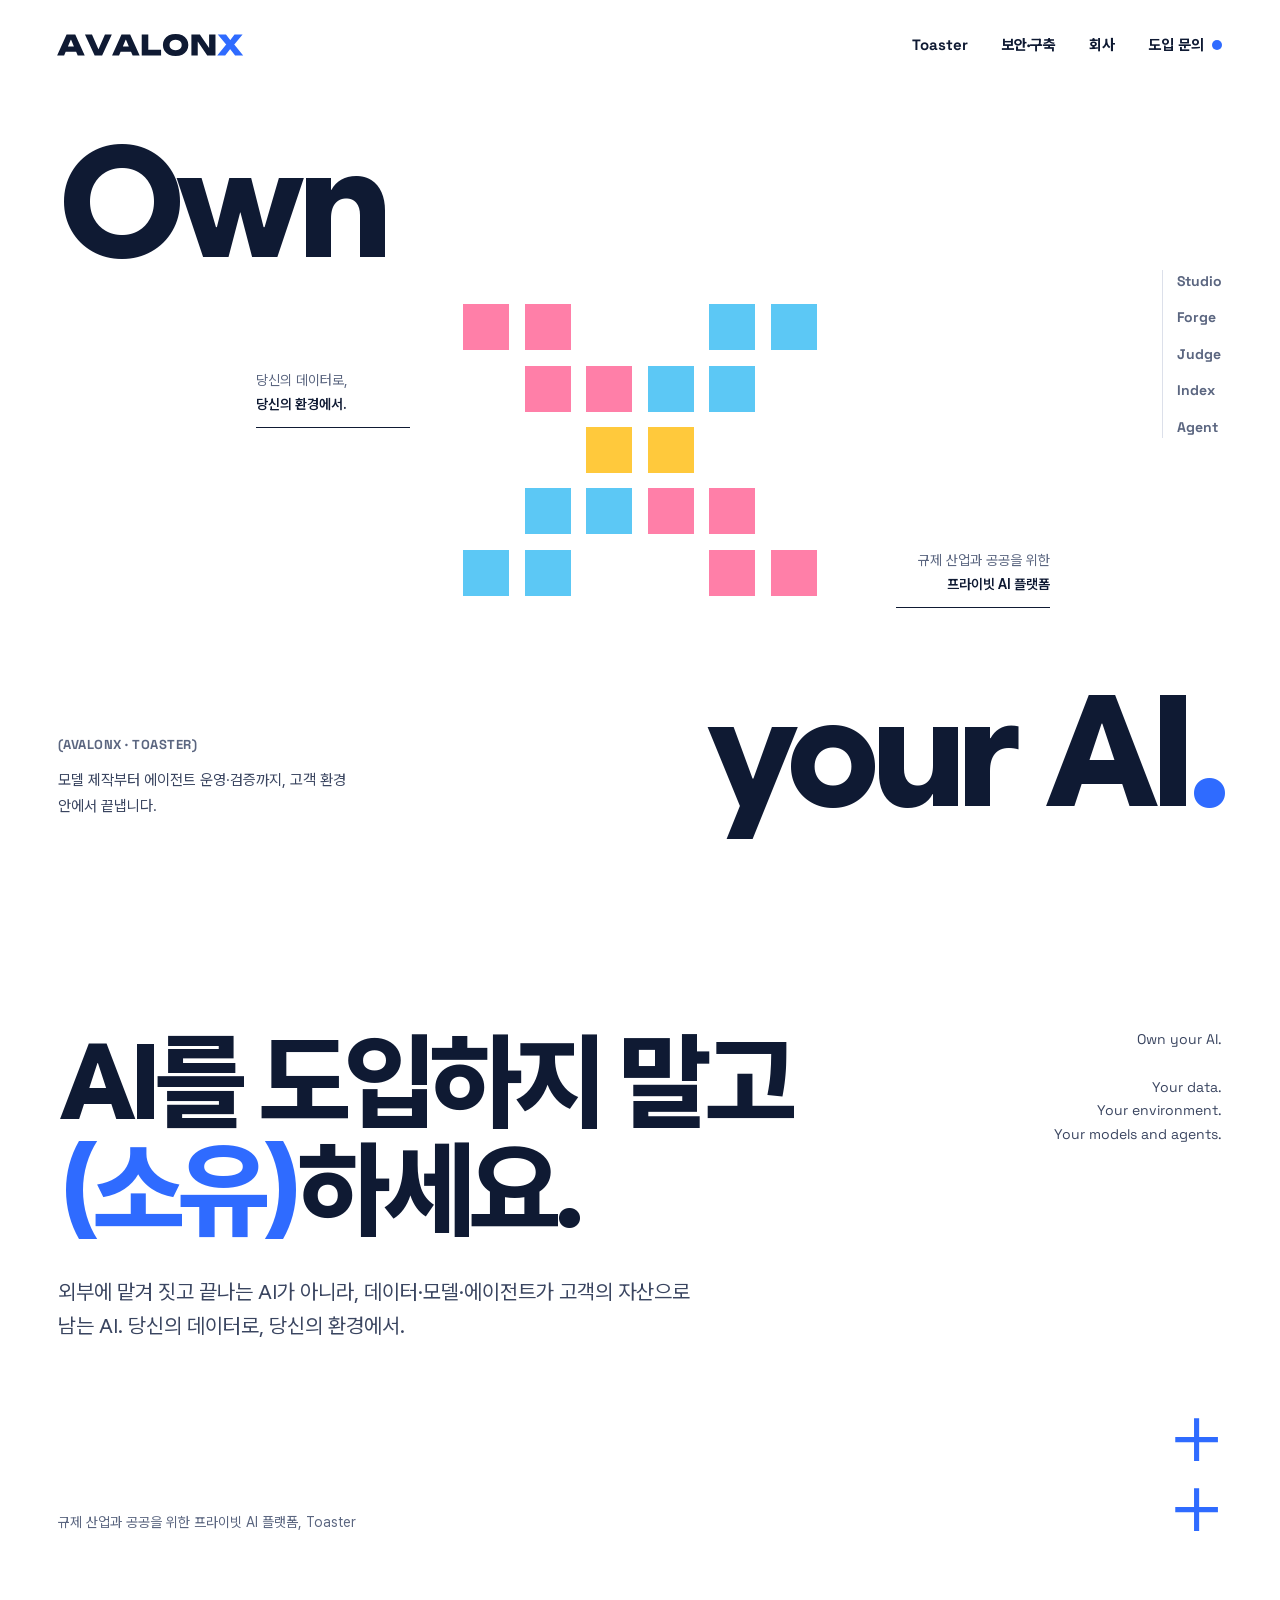
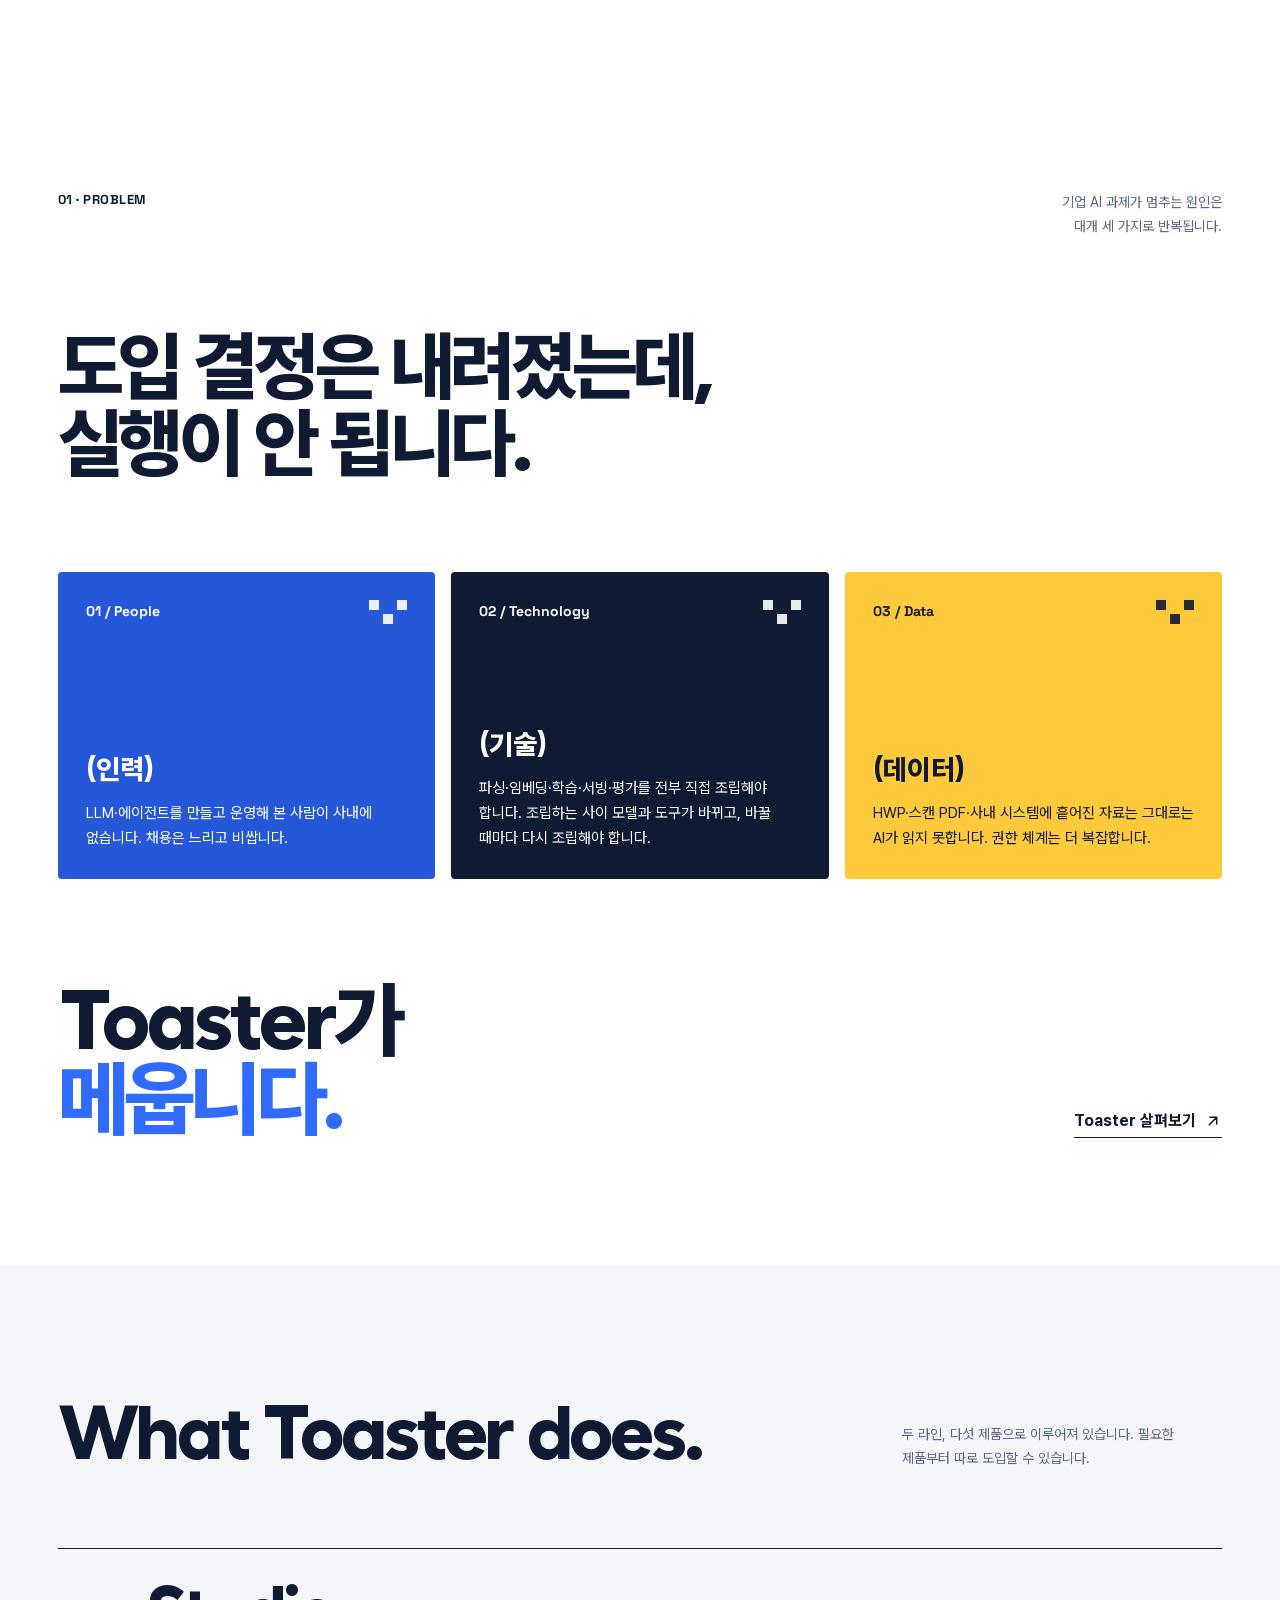
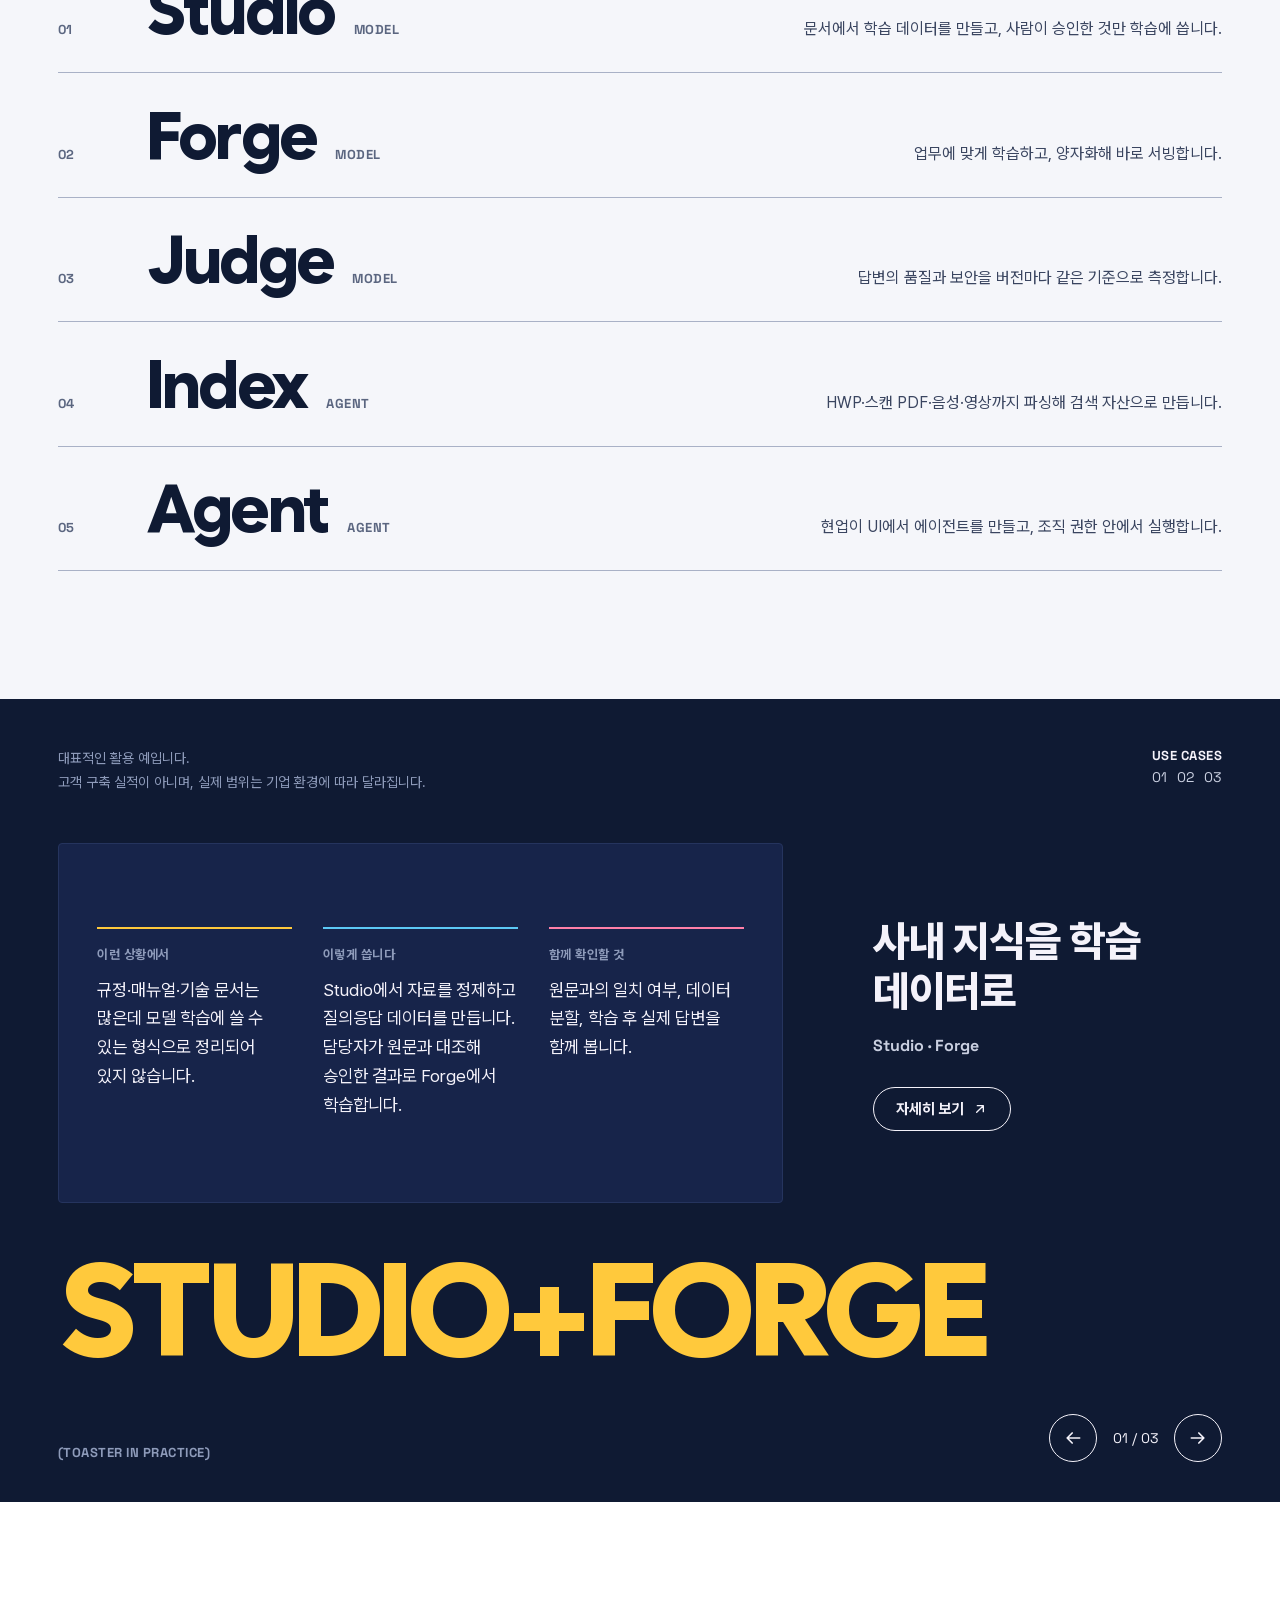
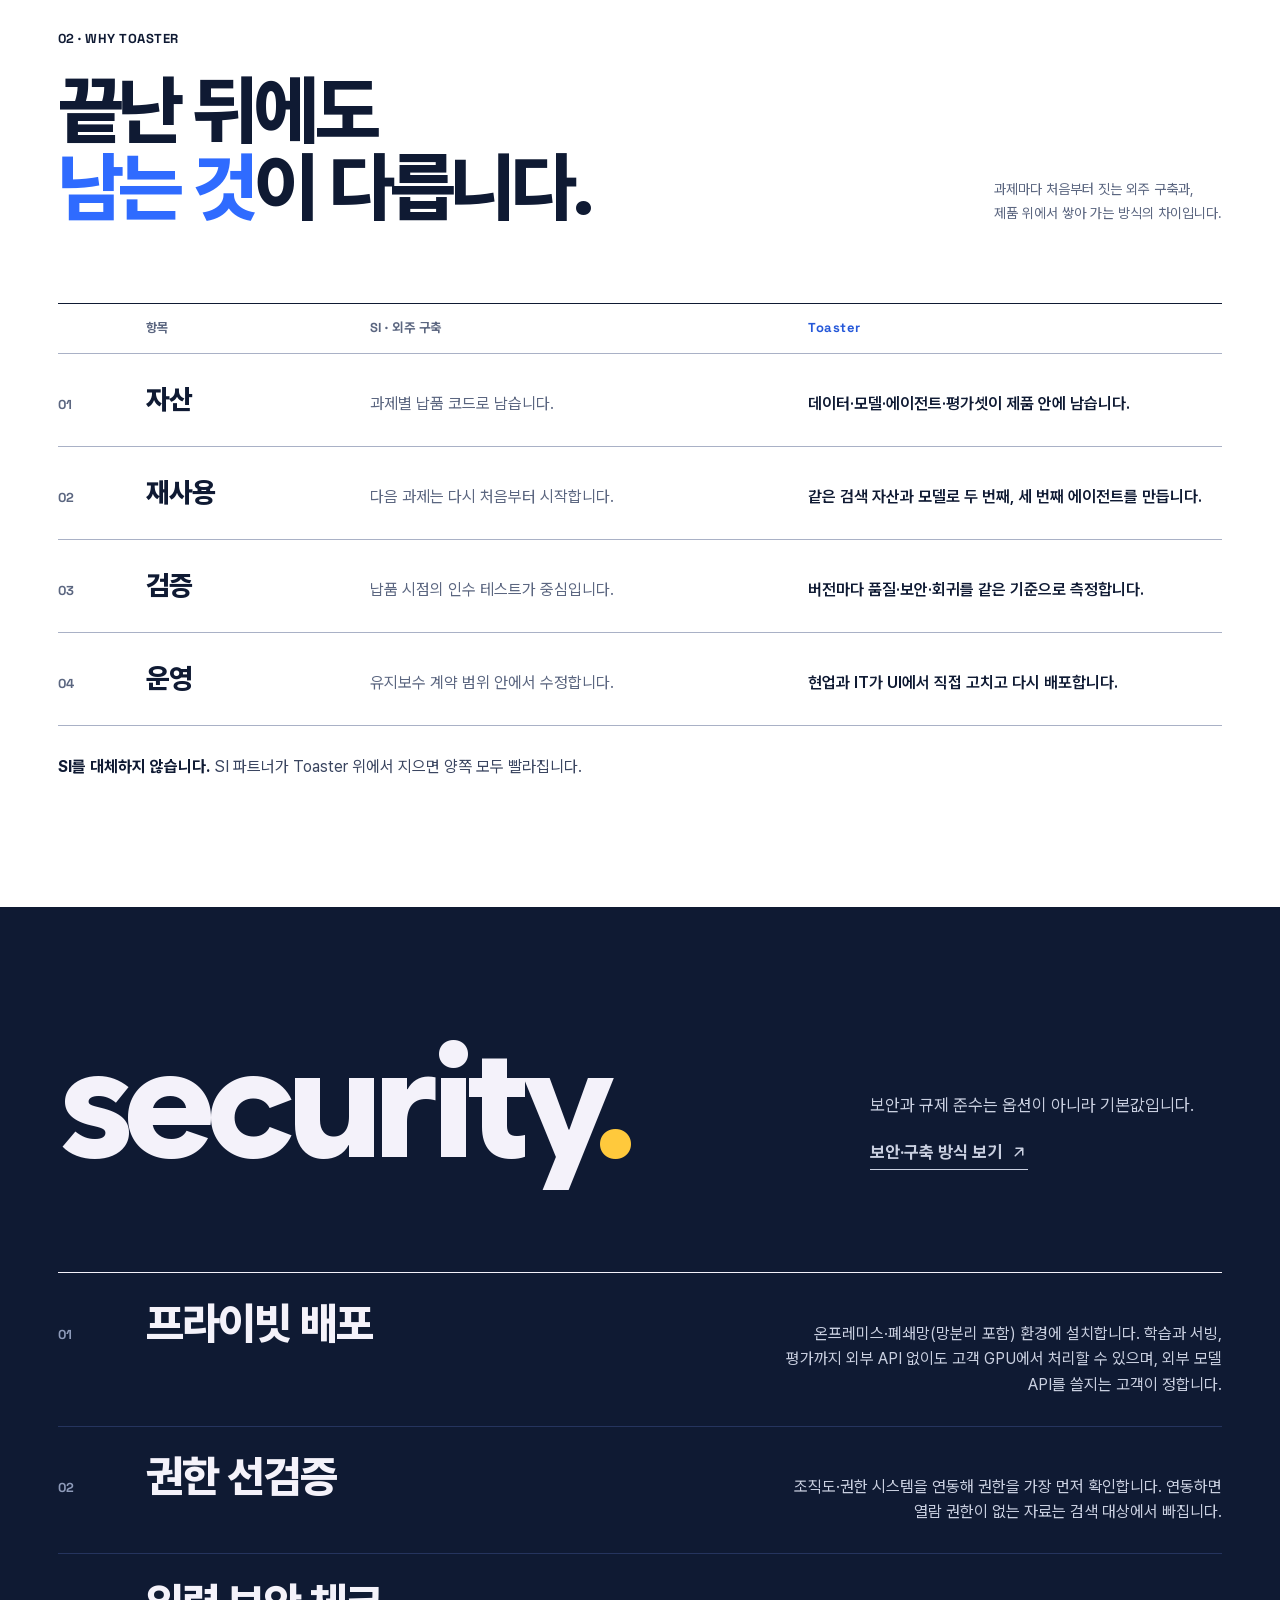
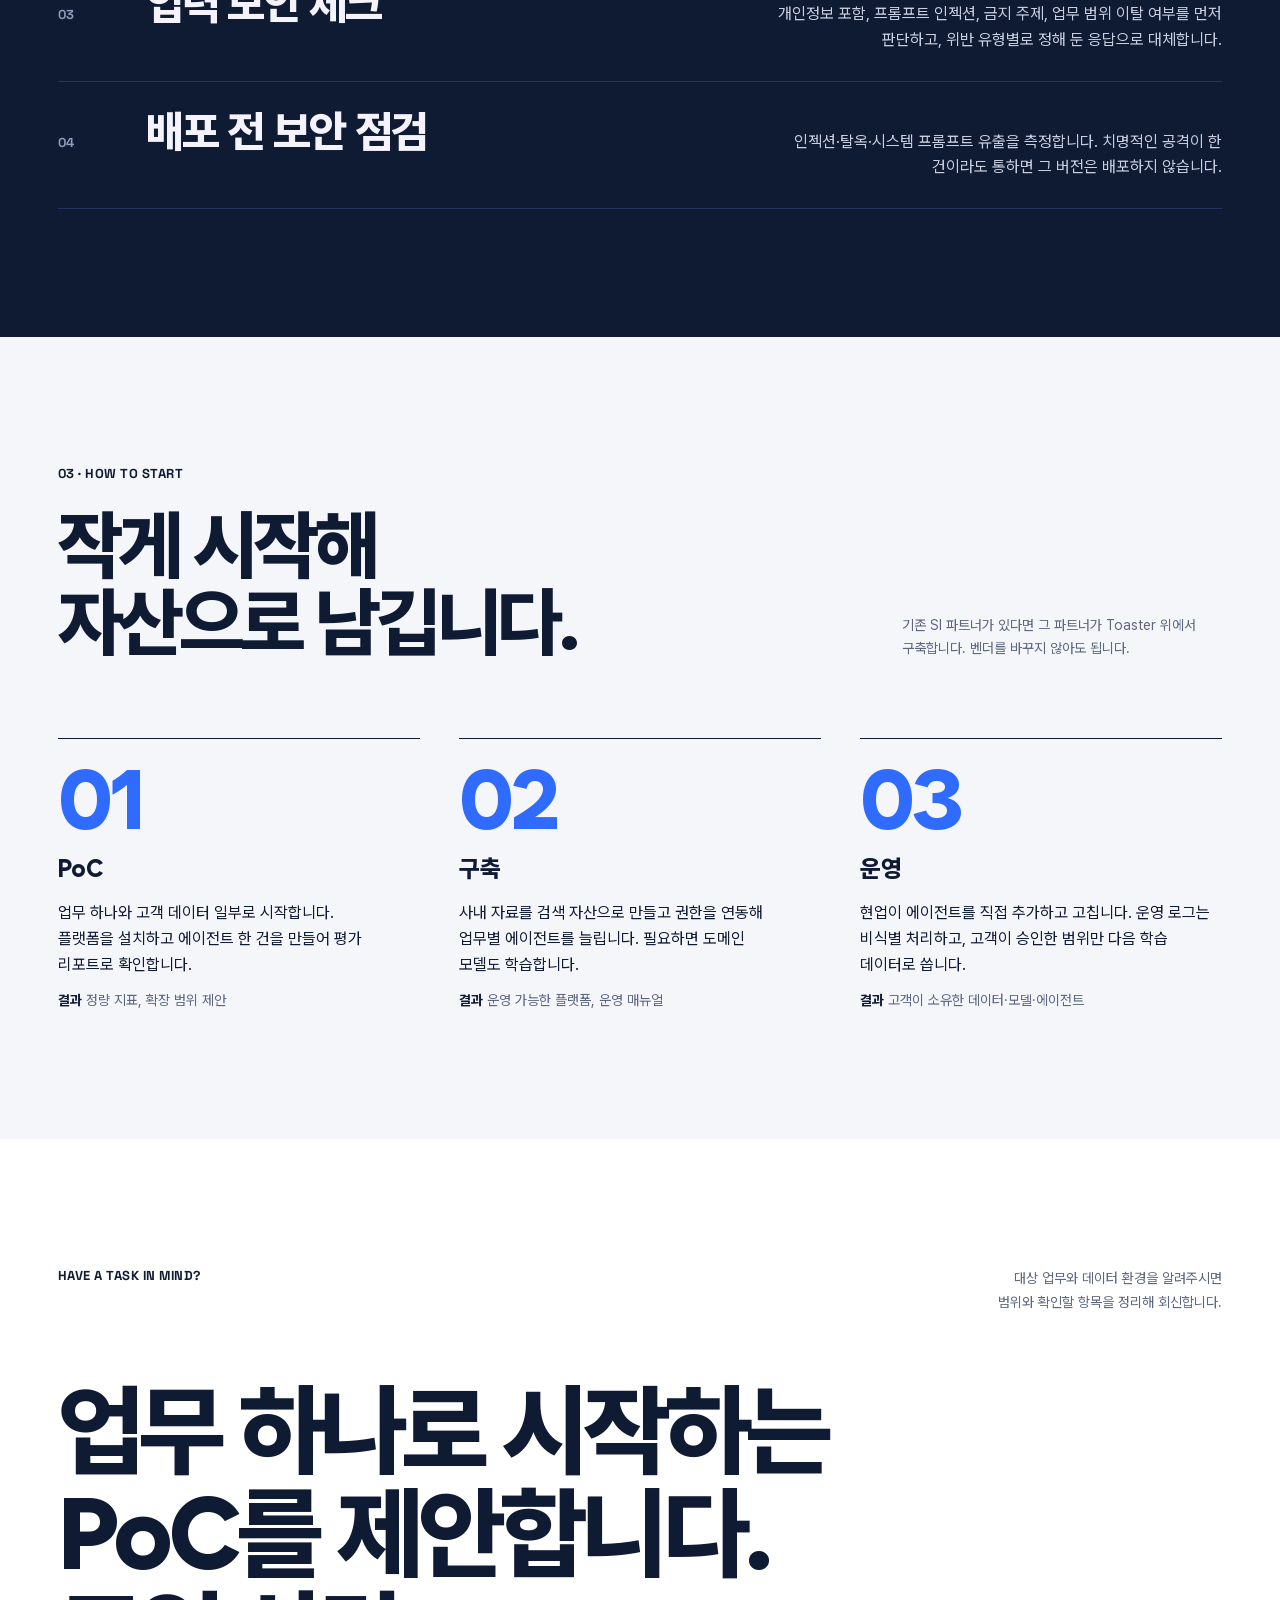
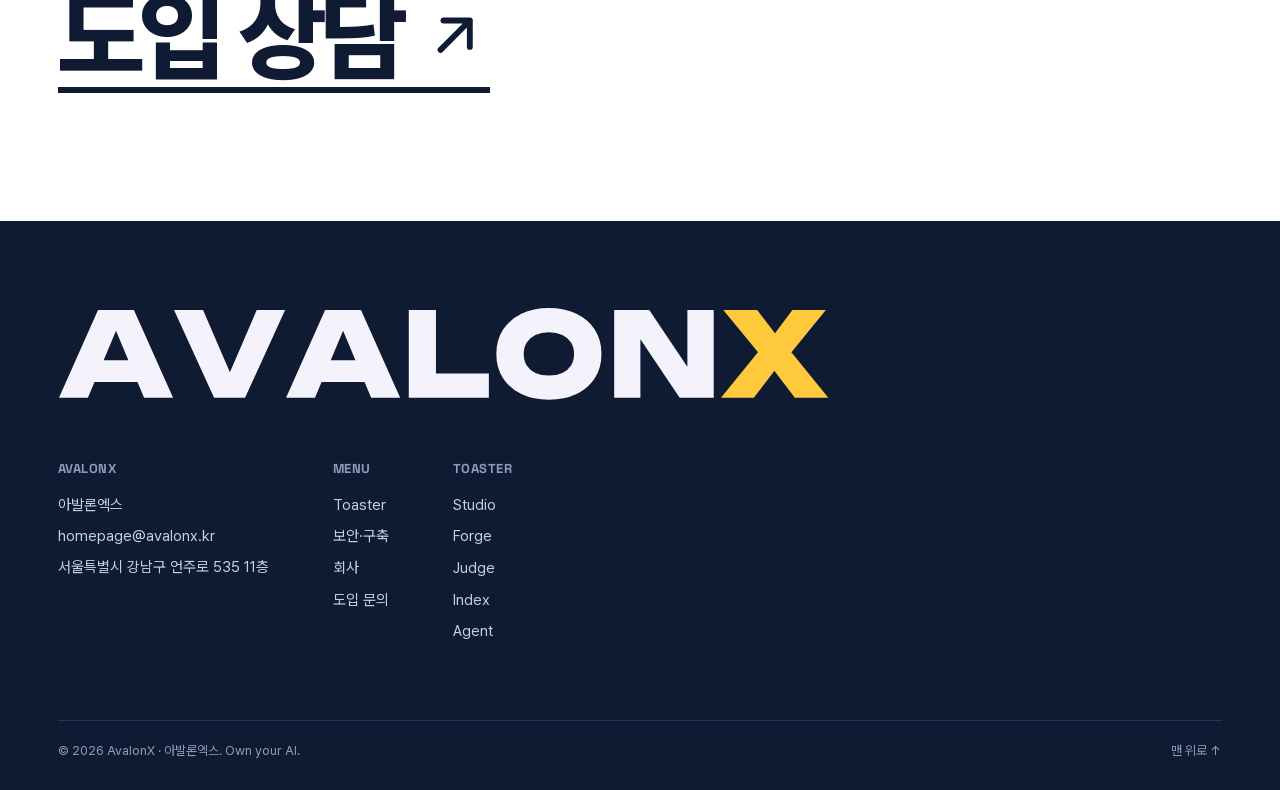
==== commit df8bc1a8: "Add office address to footer, About and Contact Co-Authored-By: Claude Opus 5.5 <noreply@anthropic.c" ====
--- a/index.html
+++ b/index.html
@@ -17,13 +17,13 @@
 <meta name="twitter:card" content="summary_large_image">
 <!-- @assets -->
 <link rel="icon" href="/assets/brand/favicon.svg" type="image/svg+xml">
-<link rel="preload" href="/assets/fonts/ax-sans.woff2?v=20261104a" as="font" type="font/woff2" crossorigin>
-<link rel="preload" href="/assets/fonts/ax-heading-800.woff2?v=20261104a" as="font" type="font/woff2" crossorigin>
+<link rel="preload" href="/assets/fonts/ax-sans.woff2?v=20261104b" as="font" type="font/woff2" crossorigin>
+<link rel="preload" href="/assets/fonts/ax-heading-800.woff2?v=20261104b" as="font" type="font/woff2" crossorigin>
 <link rel="preconnect" href="https://fonts.googleapis.com">
 <link rel="preconnect" href="https://fonts.gstatic.com" crossorigin>
 <link rel="stylesheet" href="https://fonts.googleapis.com/css2?family=Space+Grotesk:wght@500;700&display=swap">
-<link rel="stylesheet" href="/css/site.css?v=20261104a">
-<script src="/js/main.js?v=20261104a" defer></script>
+<link rel="stylesheet" href="/css/site.css?v=20261104b">
+<script src="/js/main.js?v=20261104b" defer></script>
 <script async src="https://www.googletagmanager.com/gtag/js?id=G-0PF8YSG744"></script>
 <script>window.dataLayer=window.dataLayer||[];function gtag(){dataLayer.push(arguments);}gtag('js',new Date());gtag('config','G-0PF8YSG744');</script>
 <!-- /@assets -->
@@ -222,7 +222,7 @@
   <div class="footer-top">
     <img class="footer-mark" src="/assets/brand/avalonx-wordmark-on-dark.svg" width="681" height="98" alt="AvalonX">
     <div class="footer-cols">
-      <div><h2>AvalonX</h2><ul><li><a href="/about">아발론엑스</a></li><li><a href="mailto:homepage@avalonx.kr">homepage@avalonx.kr</a></li></ul></div>
+      <div><h2>AvalonX</h2><ul><li><a href="/about">아발론엑스</a></li><li><a href="mailto:homepage@avalonx.kr">homepage@avalonx.kr</a></li><li><address>서울특별시 강남구 언주로 535 11층</address></li></ul></div>
       <div><h2>Menu</h2><ul><li><a href="/toaster">Toaster</a></li><li><a href="/security">보안·구축</a></li><li><a href="/about">회사</a></li><li><a href="/contact">도입 문의</a></li></ul></div>
       <div><h2>Toaster</h2><ul><li><a href="/toaster#studio">Studio</a></li><li><a href="/toaster#forge">Forge</a></li><li><a href="/toaster#judge">Judge</a></li><li><a href="/toaster#index">Index</a></li><li><a href="/toaster#agent">Agent</a></li></ul></div>
     </div>
--- a/css/site.css
+++ b/css/site.css
@@ -6,10 +6,10 @@
  */
 
 /* 서체: 사이트에 쓰인 글자만 남긴 자체 호스팅 서브셋 (tools/subset-fonts.py). SIL OFL 1.1 — assets/fonts/LICENSE.md */
-@font-face { font-family: "AX Sans"; src: url("/assets/fonts/ax-sans.woff2?v=20261104a") format("woff2"); font-weight: 45 920; font-display: swap; }
-@font-face { font-family: "AX Heading"; src: url("/assets/fonts/ax-heading-700.woff2?v=20261104a") format("woff2"); font-weight: 700; font-display: swap; }
-@font-face { font-family: "AX Heading"; src: url("/assets/fonts/ax-heading-800.woff2?v=20261104a") format("woff2"); font-weight: 800; font-display: swap; }
-@font-face { font-family: "AX Pixel"; src: url("/assets/fonts/ax-pixel.woff2?v=20261104a") format("woff2"); font-weight: 400; font-display: swap; }
+@font-face { font-family: "AX Sans"; src: url("/assets/fonts/ax-sans.woff2?v=20261104b") format("woff2"); font-weight: 45 920; font-display: swap; }
+@font-face { font-family: "AX Heading"; src: url("/assets/fonts/ax-heading-700.woff2?v=20261104b") format("woff2"); font-weight: 700; font-display: swap; }
+@font-face { font-family: "AX Heading"; src: url("/assets/fonts/ax-heading-800.woff2?v=20261104b") format("woff2"); font-weight: 800; font-display: swap; }
+@font-face { font-family: "AX Pixel"; src: url("/assets/fonts/ax-pixel.woff2?v=20261104b") format("woff2"); font-weight: 400; font-display: swap; }
 
 :root {
   color-scheme: light;
@@ -438,3 +438,5 @@
 @media (max-width: 760px) { .contact-cta { min-height: 0; gap: 40px; } .intro { min-height: 0; } }
 .case, .case-stage > * { min-width: 0; }
 .case-title { overflow-wrap: anywhere; }
+address { font-style: normal; }
+.footer-cols address { color: var(--d-body); font-size: .9375rem; max-width: 16rem; }
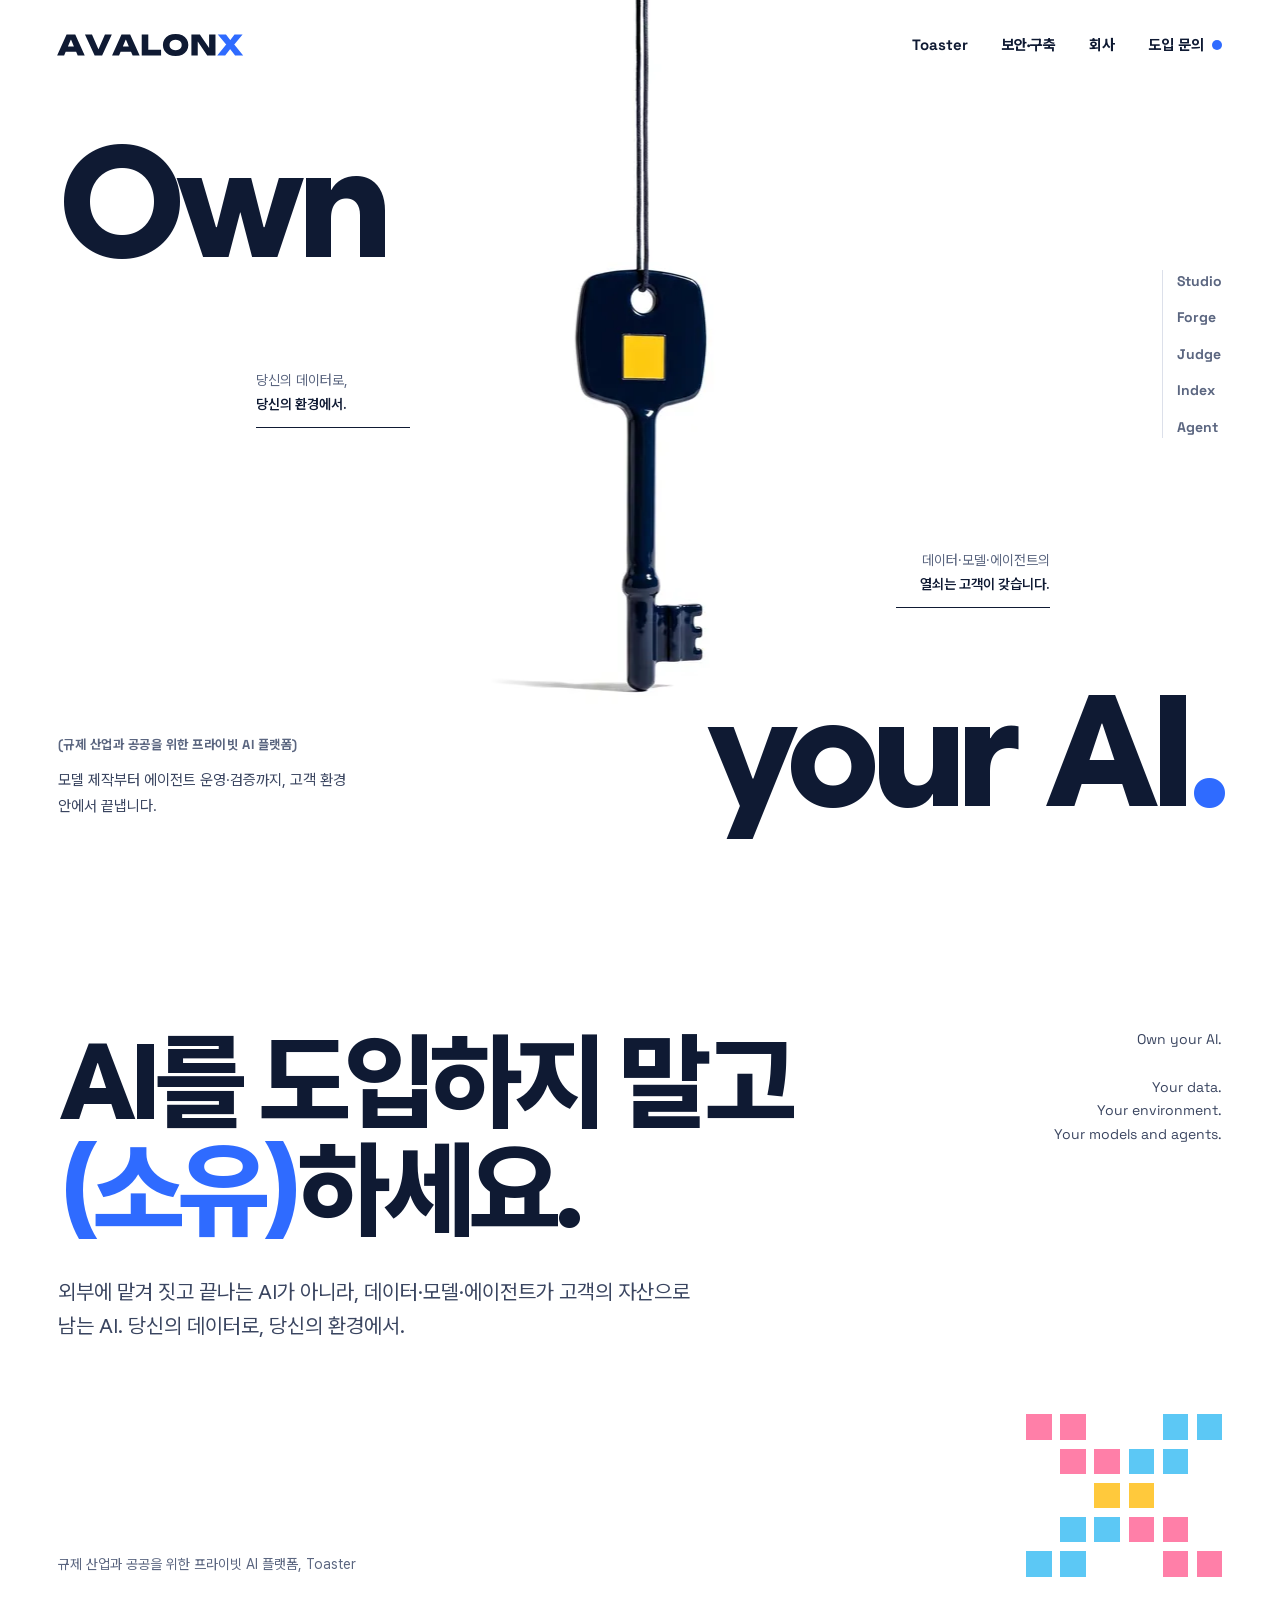
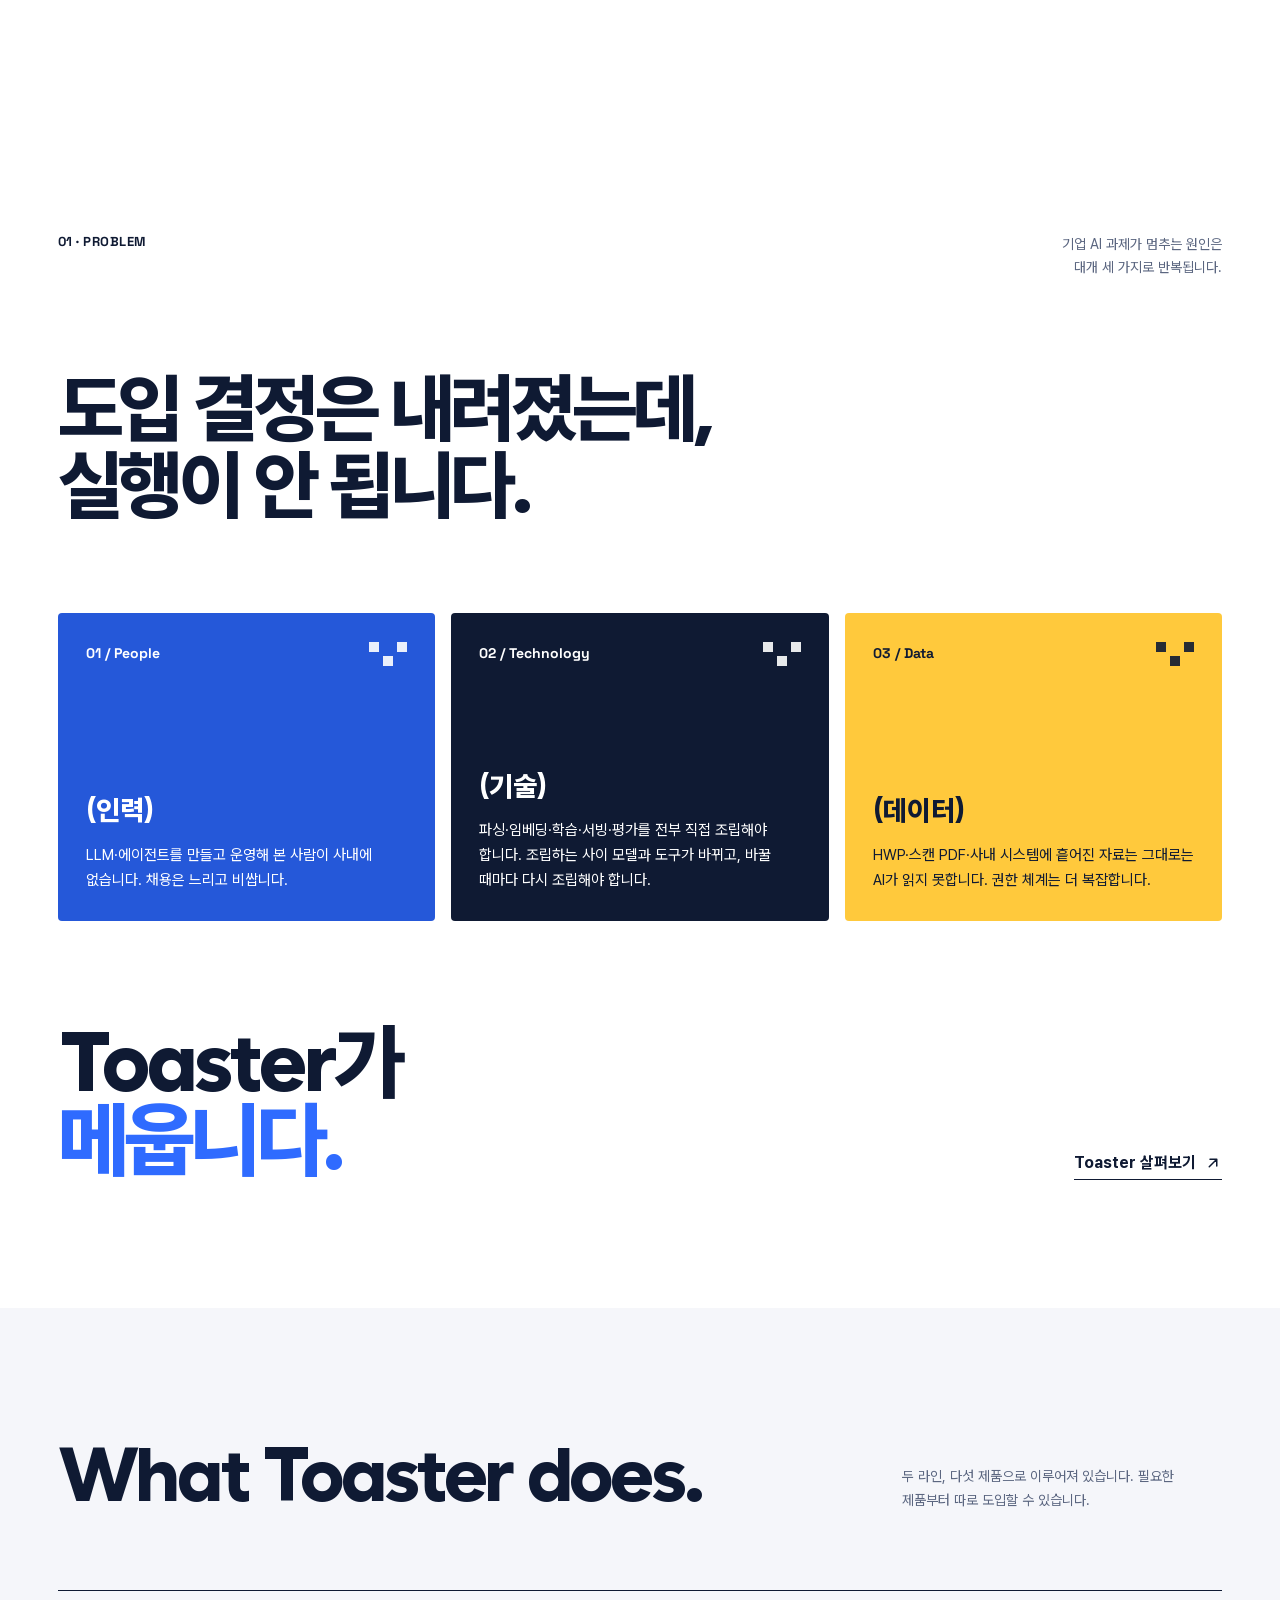
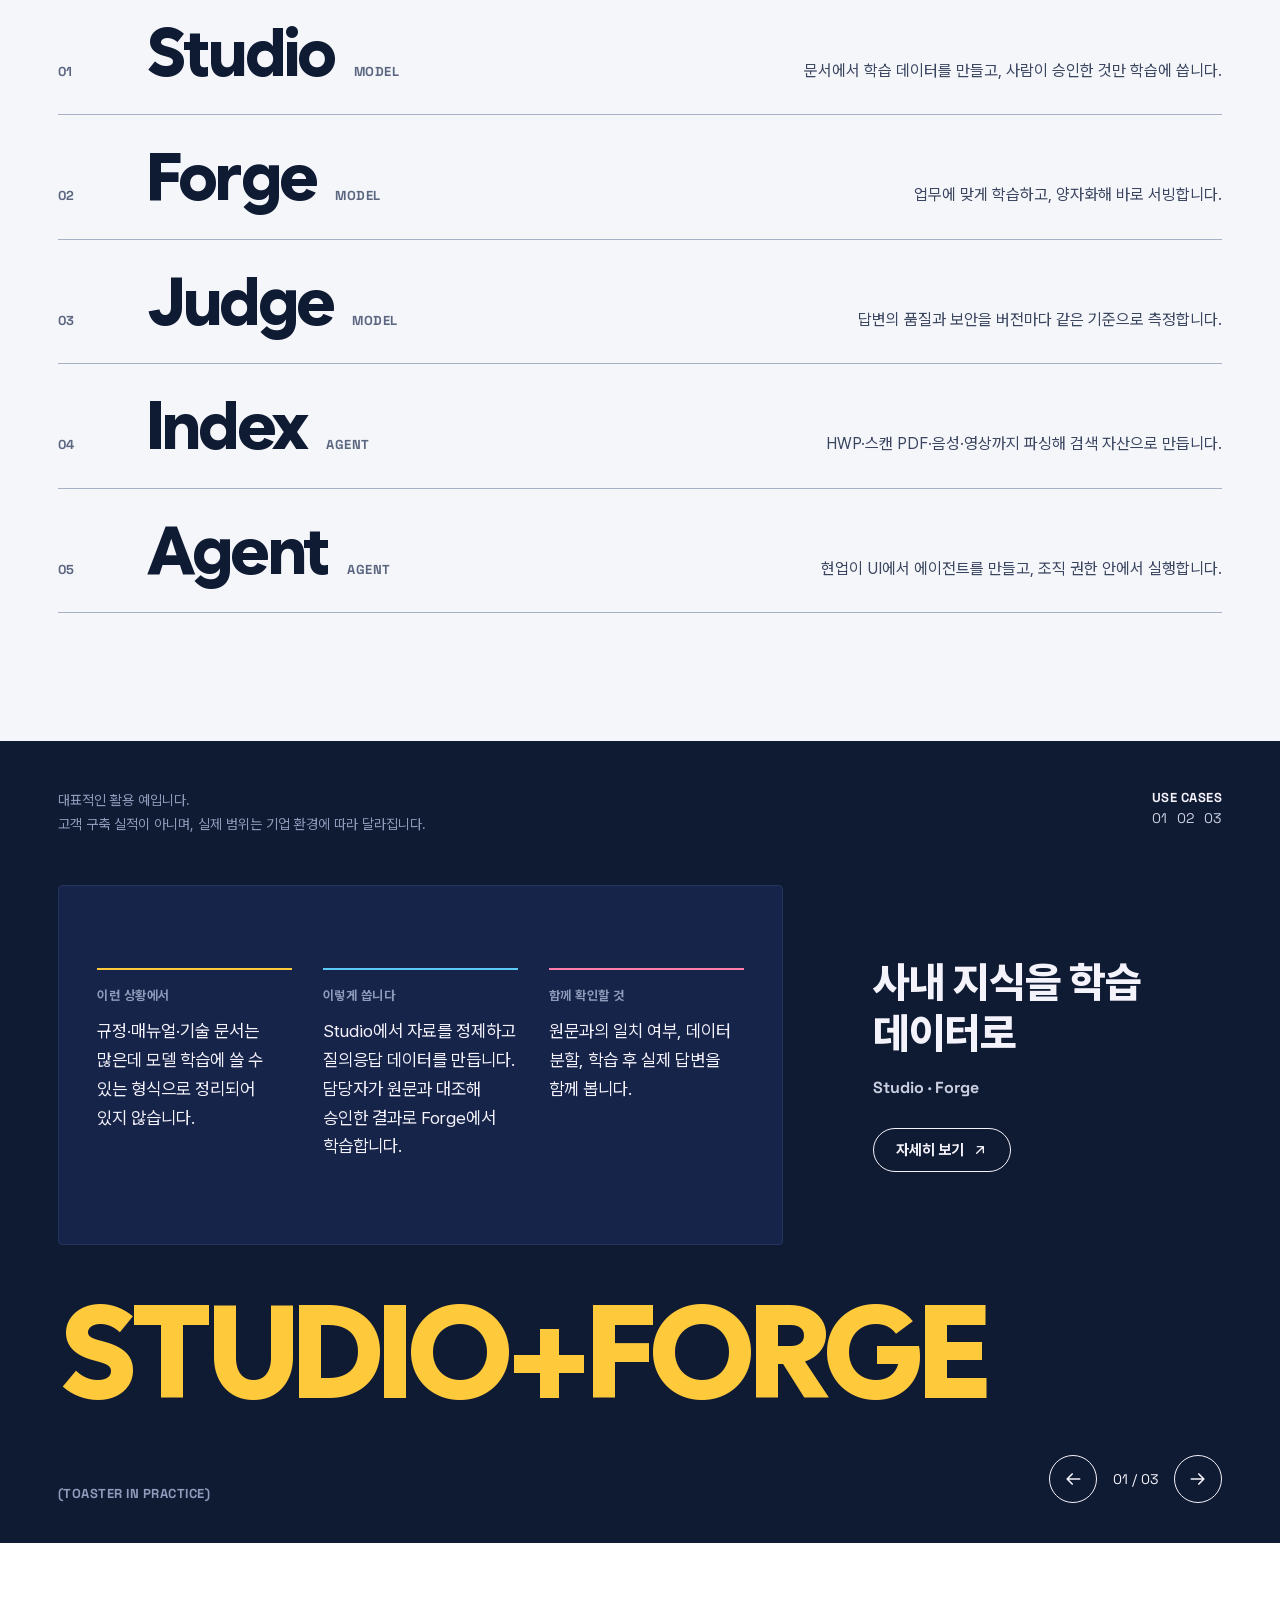
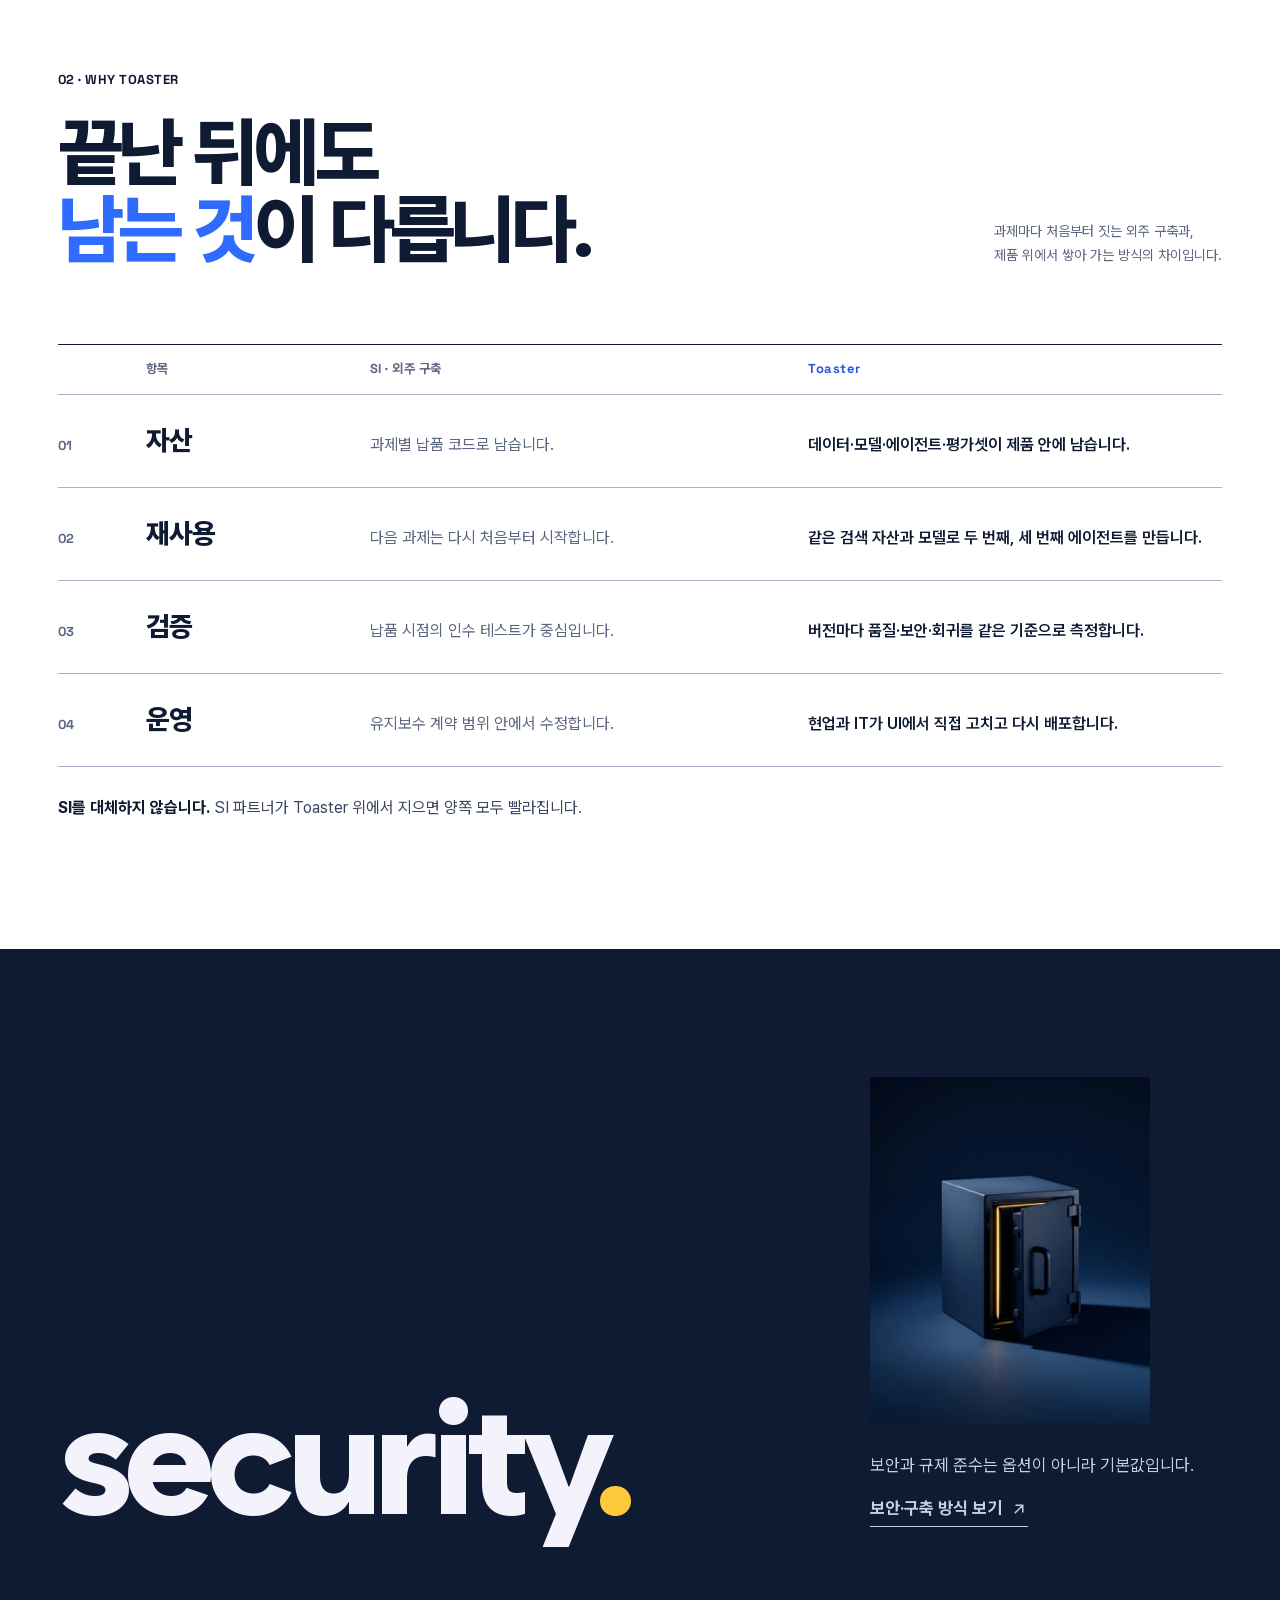
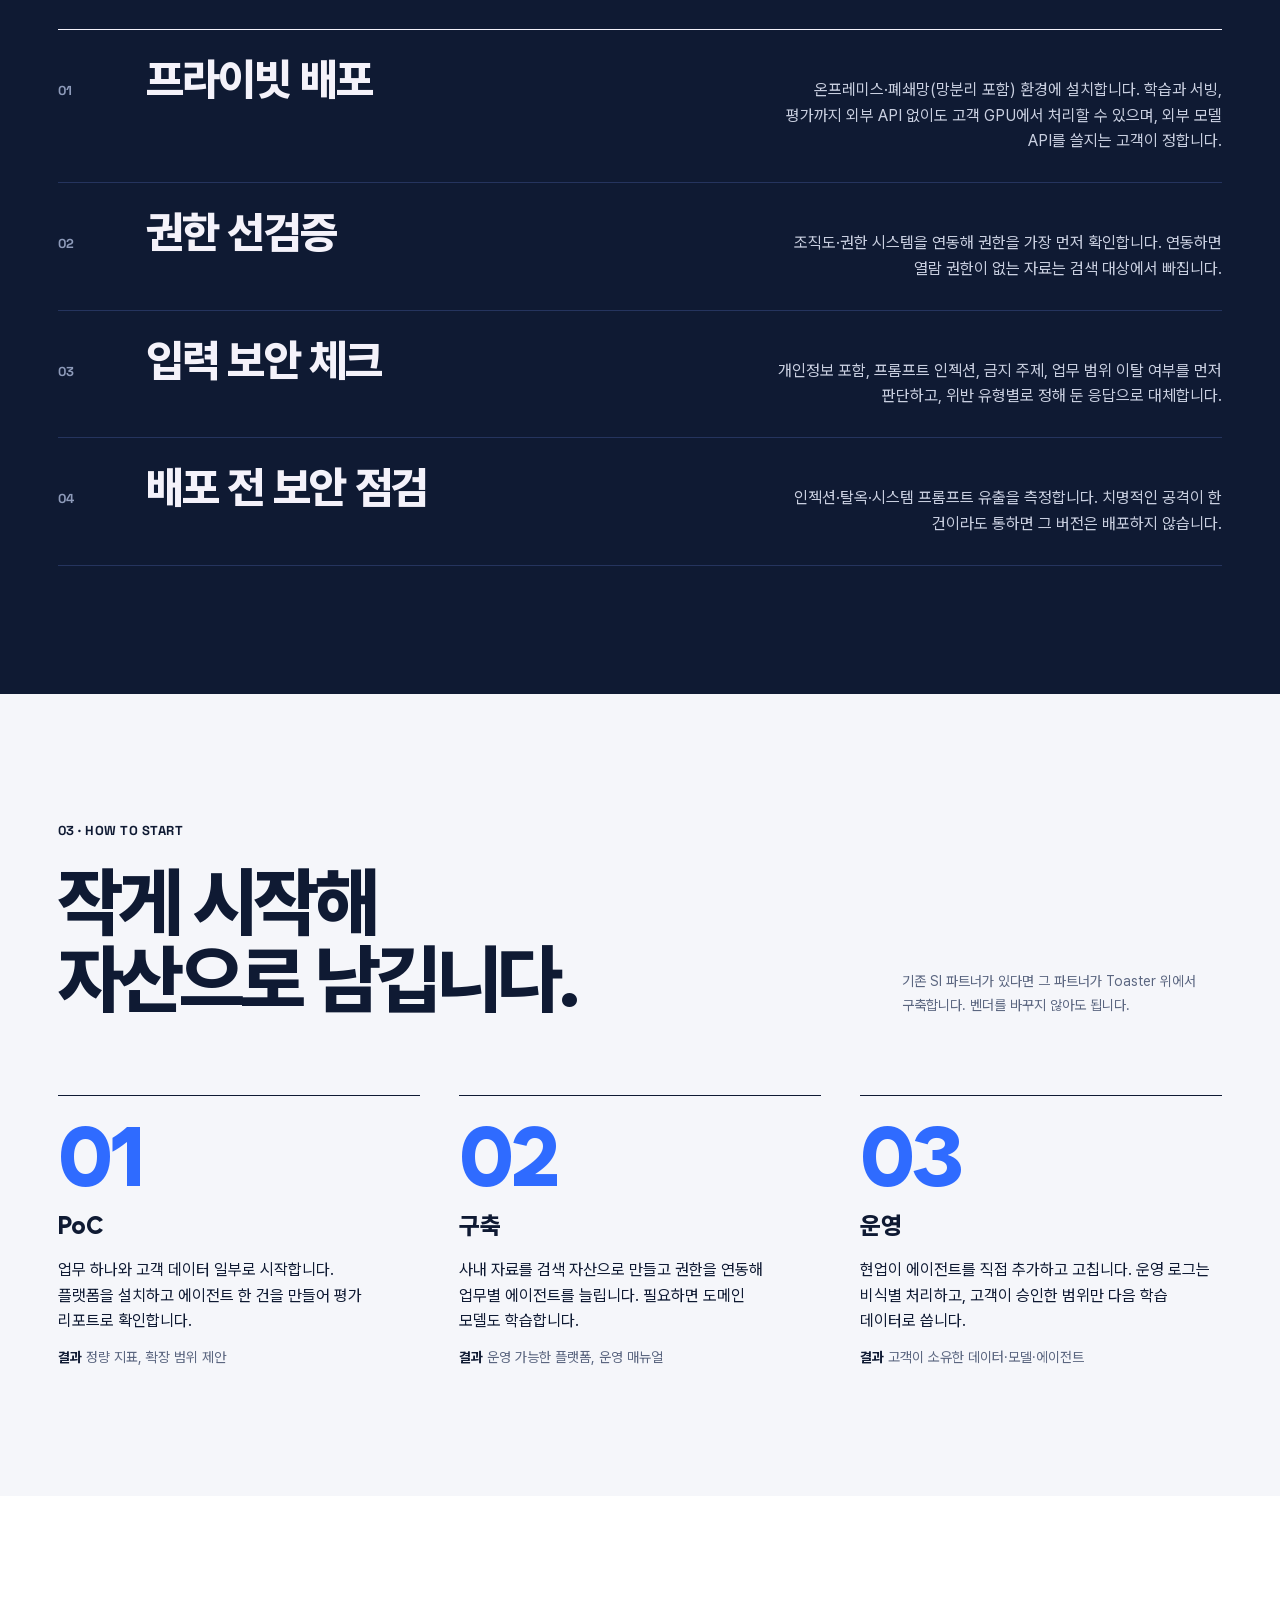
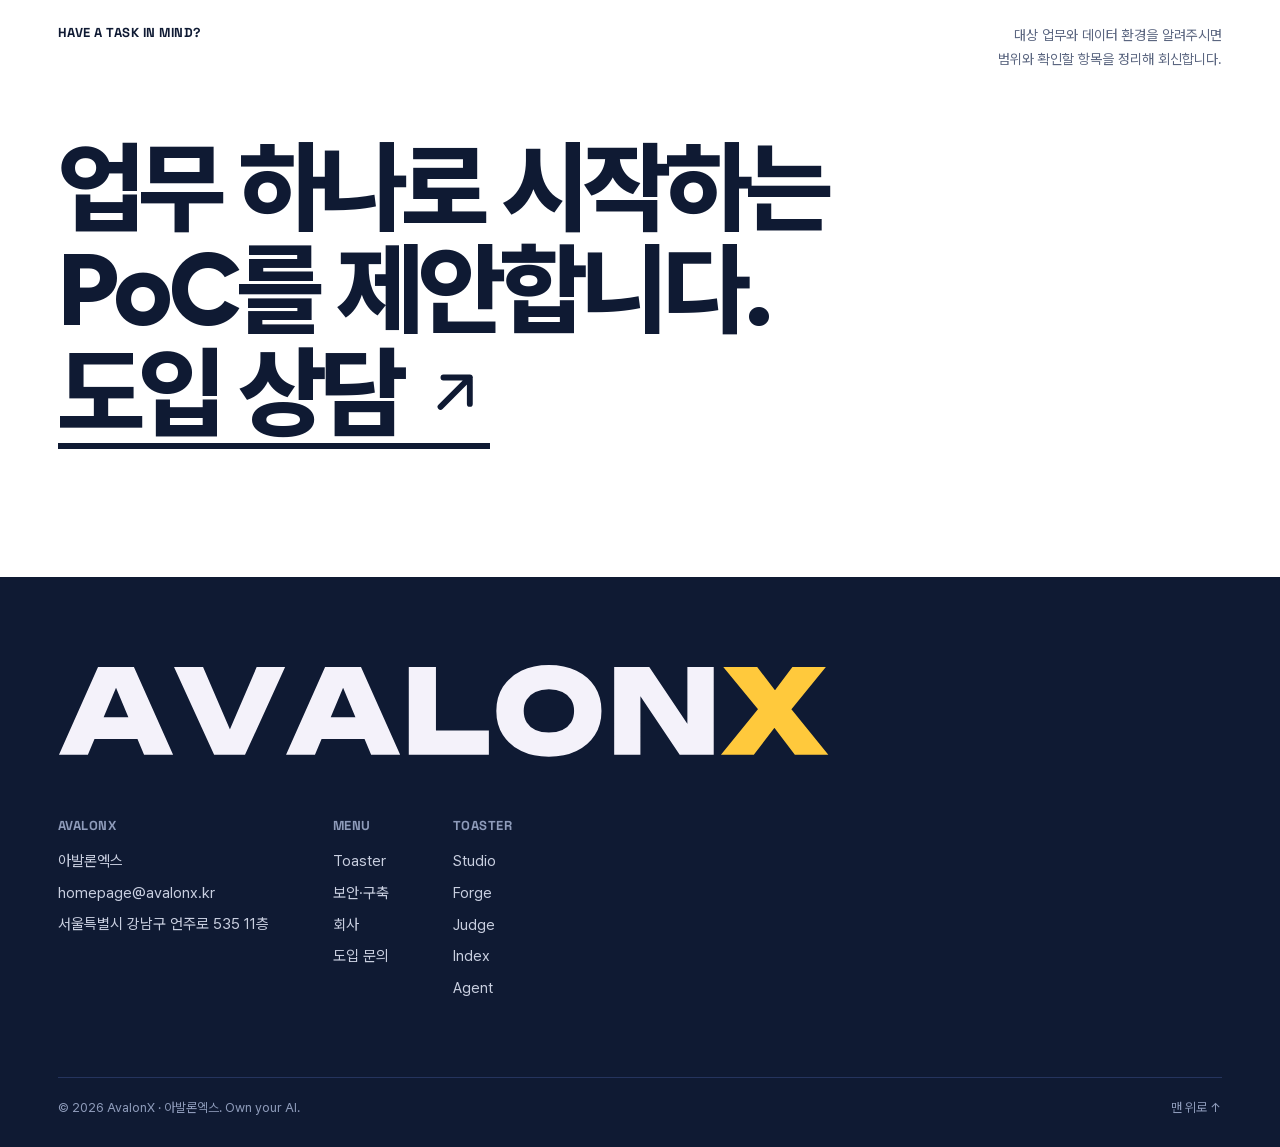
==== commit 7a871f54: "Add hero key image and security vault image - AI-generated (Gamma) brand-colored images; key replace" ====
--- a/index.html
+++ b/index.html
@@ -17,13 +17,13 @@
 <meta name="twitter:card" content="summary_large_image">
 <!-- @assets -->
 <link rel="icon" href="/assets/brand/favicon.svg" type="image/svg+xml">
-<link rel="preload" href="/assets/fonts/ax-sans.woff2?v=20261104b" as="font" type="font/woff2" crossorigin>
-<link rel="preload" href="/assets/fonts/ax-heading-800.woff2?v=20261104b" as="font" type="font/woff2" crossorigin>
+<link rel="preload" href="/assets/fonts/ax-sans.woff2?v=20261104c" as="font" type="font/woff2" crossorigin>
+<link rel="preload" href="/assets/fonts/ax-heading-800.woff2?v=20261104c" as="font" type="font/woff2" crossorigin>
 <link rel="preconnect" href="https://fonts.googleapis.com">
 <link rel="preconnect" href="https://fonts.gstatic.com" crossorigin>
 <link rel="stylesheet" href="https://fonts.googleapis.com/css2?family=Space+Grotesk:wght@500;700&display=swap">
-<link rel="stylesheet" href="/css/site.css?v=20261104b">
-<script src="/js/main.js?v=20261104b" defer></script>
+<link rel="stylesheet" href="/css/site.css?v=20261104c">
+<script src="/js/main.js?v=20261104c" defer></script>
 <script async src="https://www.googletagmanager.com/gtag/js?id=G-0PF8YSG744"></script>
 <script>window.dataLayer=window.dataLayer||[];function gtag(){dataLayer.push(arguments);}gtag('js',new Date());gtag('config','G-0PF8YSG744');</script>
 <!-- /@assets -->
@@ -48,20 +48,14 @@
 <section class="hero" aria-labelledby="hero-title">
     <h1 id="hero-title" class="sr-only">AvalonX — Own your AI. AI를 도입하지 말고 소유하세요.</h1>
     <p class="giant hero-top" aria-hidden="true">Own</p>
-    <div class="hero-art"><div class="pixel-x" aria-hidden="true">
-          <i class="p" style="--n:6"></i><i class="p" style="--n:6"></i><i></i><i></i><i class="s" style="--n:7"></i><i class="s" style="--n:7"></i>
-          <i></i><i class="p" style="--n:3"></i><i class="p" style="--n:3"></i><i class="s" style="--n:2"></i><i class="s" style="--n:2"></i><i></i>
-          <i></i><i></i><i class="y" style="--n:0"></i><i class="y" style="--n:0"></i><i></i><i></i>
-          <i></i><i class="s" style="--n:4"></i><i class="s" style="--n:4"></i><i class="p" style="--n:5"></i><i class="p" style="--n:5"></i><i></i>
-          <i class="s" style="--n:8"></i><i class="s" style="--n:8"></i><i></i><i></i><i class="p" style="--n:9"></i><i class="p" style="--n:9"></i>
-        </div></div>
+    <div class="hero-art"><picture><source type="image/webp" srcset="/assets/img/hero-key-900.webp 301w, /assets/img/hero-key-1500.webp 502w" sizes="(max-width: 760px) 50vw, 30vh"><img src="/assets/img/hero-key-1500.jpg" width="502" height="1500" alt="" fetchpriority="high"></picture></div>
     <p class="hero-note left"><span class="muted">당신의 데이터로,</span><strong>당신의 환경에서.</strong></p>
-    <p class="hero-note right"><span class="muted">규제 산업과 공공을 위한</span><strong>프라이빗 AI 플랫폼</strong></p>
+    <p class="hero-note right"><span class="muted">데이터·모델·에이전트의</span><strong>열쇠는 고객이 갖습니다.</strong></p>
     <nav class="hero-index" aria-label="Toaster 제품">
       <a href="/toaster#studio">Studio</a><a href="/toaster#forge">Forge</a><a href="/toaster#judge">Judge</a><a href="/toaster#index">Index</a><a href="/toaster#agent">Agent</a>
     </nav>
     <div class="hero-desc">
-      <span class="label">(AvalonX · Toaster)</span>
+      <span class="label">(규제 산업과 공공을 위한 프라이빗 AI 플랫폼)</span>
       <p>모델 제작부터 에이전트 운영·검증까지, 고객 환경 안에서 끝냅니다.</p>
     </div>
     <p class="giant hero-bottom" aria-hidden="true">your AI<span class="blue">.</span></p>
@@ -77,7 +71,13 @@
     </div>
     <div class="intro-bottom">
       <p class="small muted">규제 산업과 공공을 위한 프라이빗 AI 플랫폼, Toaster</p>
-      <div class="pluses" aria-hidden="true"><svg viewBox="0 0 24 24" fill="none" stroke="currentColor" stroke-width="2.4" aria-hidden="true"><path d="M12 2v20M2 12h20"/></svg><svg viewBox="0 0 24 24" fill="none" stroke="currentColor" stroke-width="2.4" aria-hidden="true"><path d="M12 2v20M2 12h20"/></svg></div>
+      <div class="intro-art"><div class="pixel-x" aria-hidden="true">
+          <i class="p" style="--n:6"></i><i class="p" style="--n:6"></i><i></i><i></i><i class="s" style="--n:7"></i><i class="s" style="--n:7"></i>
+          <i></i><i class="p" style="--n:3"></i><i class="p" style="--n:3"></i><i class="s" style="--n:2"></i><i class="s" style="--n:2"></i><i></i>
+          <i></i><i></i><i class="y" style="--n:0"></i><i class="y" style="--n:0"></i><i></i><i></i>
+          <i></i><i class="s" style="--n:4"></i><i class="s" style="--n:4"></i><i class="p" style="--n:5"></i><i class="p" style="--n:5"></i><i></i>
+          <i class="s" style="--n:8"></i><i class="s" style="--n:8"></i><i></i><i></i><i class="p" style="--n:9"></i><i class="p" style="--n:9"></i>
+        </div></div>
     </div>
   </section>
 
@@ -189,7 +189,10 @@
   <section class="section dark" aria-labelledby="sec-title">
     <div class="sec-head">
       <h2 class="giant" id="sec-title">security<span class="yellow">.</span></h2>
-      <div><p>보안과 규제 준수는 옵션이 아니라 기본값입니다.</p><p style="margin-top:20px"><a class="arrow-link" href="/security">보안·구축 방식 보기 <svg viewBox="0 0 24 24" fill="none" stroke="currentColor" stroke-width="2" stroke-linecap="round" stroke-linejoin="round" aria-hidden="true"><path d="M7 17 17 7M8 7h9v9"/></svg></a></p></div>
+      <div class="sec-aside">
+        <picture class="sec-photo"><source type="image/webp" srcset="/assets/img/vault-640.webp 640w, /assets/img/vault-1100.webp 1100w" sizes="(max-width: 900px) 60vw, 22rem"><img src="/assets/img/vault-1100.jpg" width="1100" height="1366" alt="" loading="lazy"></picture>
+        <p>보안과 규제 준수는 옵션이 아니라 기본값입니다.</p><p style="margin-top:16px"><a class="arrow-link" href="/security">보안·구축 방식 보기 <svg viewBox="0 0 24 24" fill="none" stroke="currentColor" stroke-width="2" stroke-linecap="round" stroke-linejoin="round" aria-hidden="true"><path d="M7 17 17 7M8 7h9v9"/></svg></a></p>
+      </div>
     </div>
     <ul class="rows">
         <li class="row"><span class="num">01</span><h3 class="name">프라이빗 배포</h3><p class="desc">온프레미스·폐쇄망(망분리 포함) 환경에 설치합니다. 학습과 서빙, 평가까지 외부 API 없이도 고객 GPU에서 처리할 수 있으며, 외부 모델 API를 쓸지는 고객이 정합니다.</p></li>
--- a/css/site.css
+++ b/css/site.css
@@ -6,10 +6,10 @@
  */
 
 /* 서체: 사이트에 쓰인 글자만 남긴 자체 호스팅 서브셋 (tools/subset-fonts.py). SIL OFL 1.1 — assets/fonts/LICENSE.md */
-@font-face { font-family: "AX Sans"; src: url("/assets/fonts/ax-sans.woff2?v=20261104b") format("woff2"); font-weight: 45 920; font-display: swap; }
-@font-face { font-family: "AX Heading"; src: url("/assets/fonts/ax-heading-700.woff2?v=20261104b") format("woff2"); font-weight: 700; font-display: swap; }
-@font-face { font-family: "AX Heading"; src: url("/assets/fonts/ax-heading-800.woff2?v=20261104b") format("woff2"); font-weight: 800; font-display: swap; }
-@font-face { font-family: "AX Pixel"; src: url("/assets/fonts/ax-pixel.woff2?v=20261104b") format("woff2"); font-weight: 400; font-display: swap; }
+@font-face { font-family: "AX Sans"; src: url("/assets/fonts/ax-sans.woff2?v=20261104c") format("woff2"); font-weight: 45 920; font-display: swap; }
+@font-face { font-family: "AX Heading"; src: url("/assets/fonts/ax-heading-700.woff2?v=20261104c") format("woff2"); font-weight: 700; font-display: swap; }
+@font-face { font-family: "AX Heading"; src: url("/assets/fonts/ax-heading-800.woff2?v=20261104c") format("woff2"); font-weight: 800; font-display: swap; }
+@font-face { font-family: "AX Pixel"; src: url("/assets/fonts/ax-pixel.woff2?v=20261104c") format("woff2"); font-weight: 400; font-display: swap; }
 
 :root {
   color-scheme: light;
@@ -440,3 +440,21 @@
 .case-title { overflow-wrap: anywhere; }
 address { font-style: normal; }
 .footer-cols address { color: var(--d-body); font-size: .9375rem; max-width: 16rem; }
+
+/* ── 이미지 (AI 생성, assets/img/README.md) ── */
+.hero-art picture, .hero-art img { height: 100%; width: auto; }
+.hero-art { padding-block: 0; }
+.hero-art img { height: min(100%, 1100px); max-width: 34vw; object-fit: contain; object-position: top center; }
+.intro-art .pixel-x { --cell: clamp(18px, 2vw, 34px); }
+.sec-aside { display: grid; gap: 0; align-content: end; }
+.sec-photo { display: block; width: min(280px, 100%); margin: 0 0 28px auto; }
+.sec-photo img { width: 100%; height: auto; border-radius: 4px; }
+.sec-head .sec-aside p { text-align: left; }
+@media (max-width: 900px) { .sec-photo { margin-left: 0; } }
+@media (max-width: 760px) {
+  .hero-art img { height: 420px; max-width: none; }
+  .intro-art { display: none; }
+}
+/* 사진 가장자리를 흰 바탕에 녹인다(좌우·아래) */
+.hero-art img { -webkit-mask-image: linear-gradient(90deg, transparent 0, #000 22%, #000 78%, transparent 100%), linear-gradient(#000 85%, transparent); mask-image: linear-gradient(90deg, transparent 0, #000 22%, #000 78%, transparent 100%); }
+.sec-photo { margin-left: 0; }
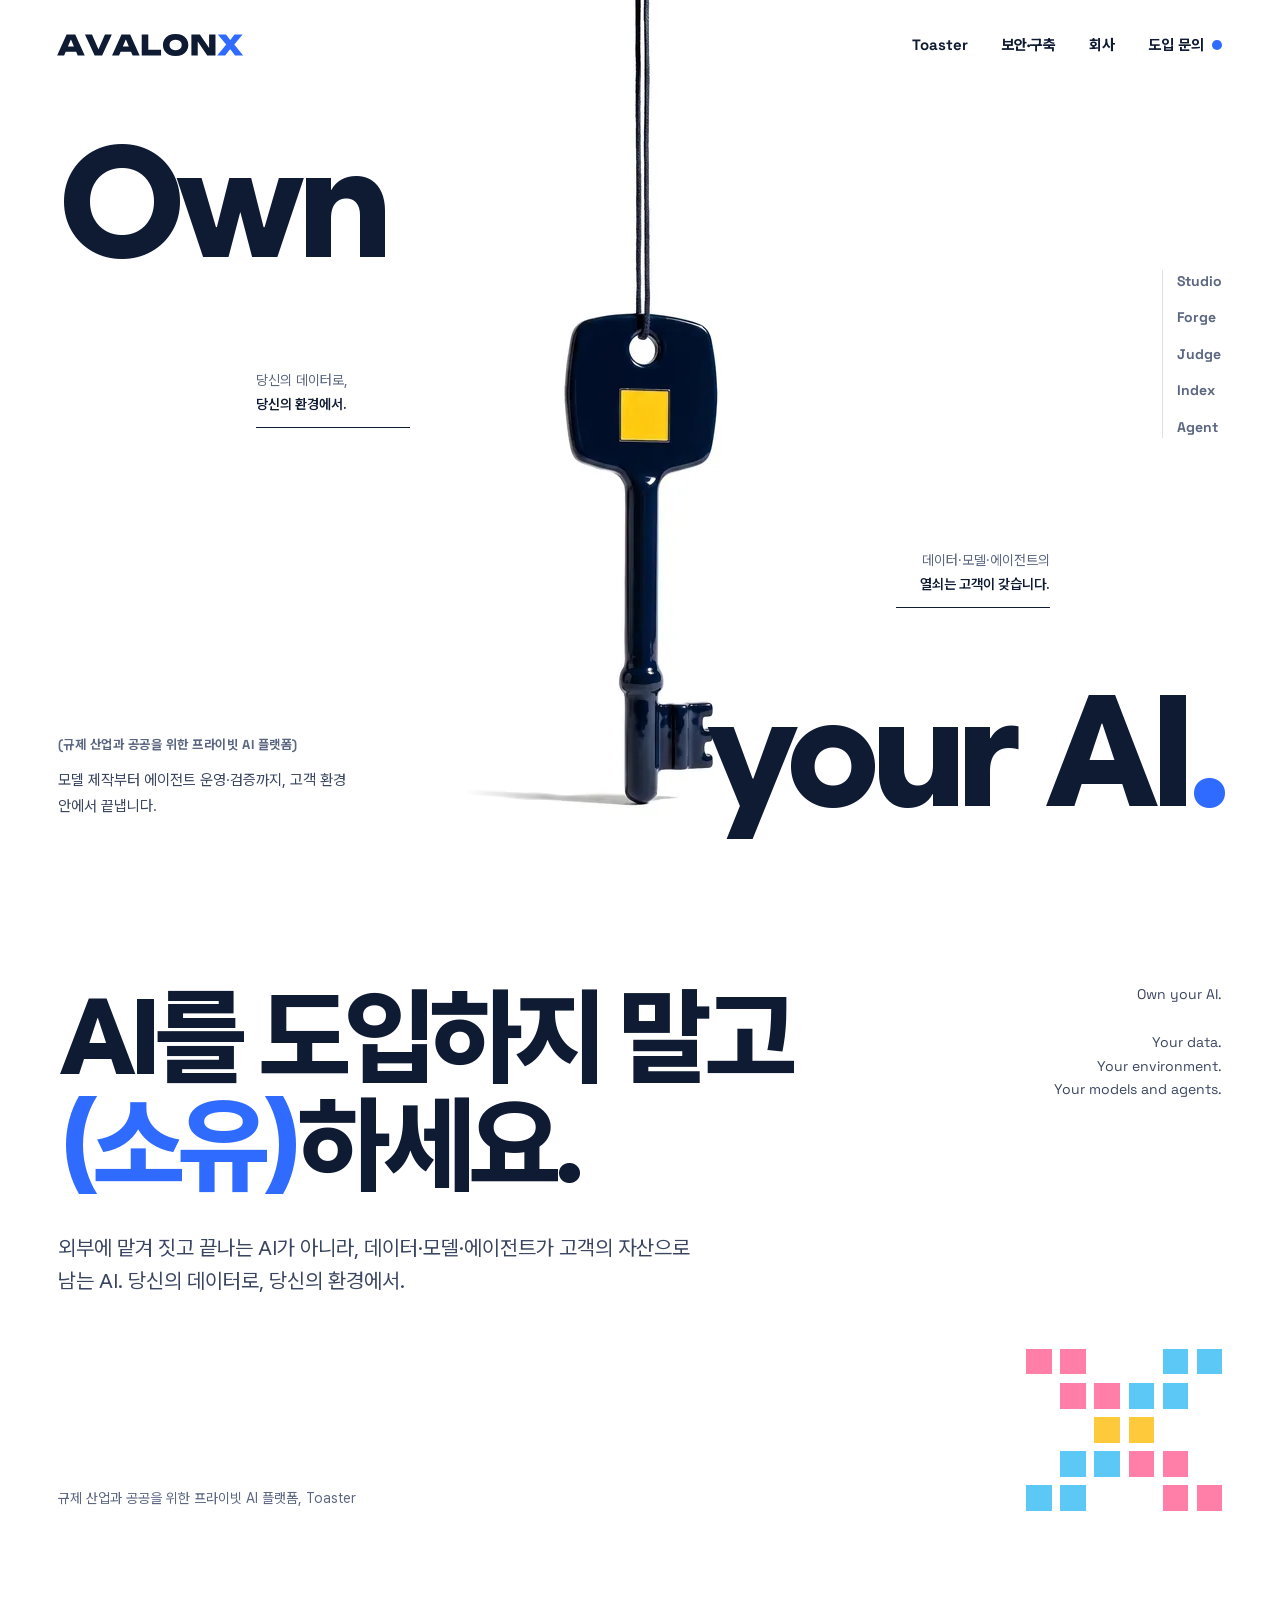
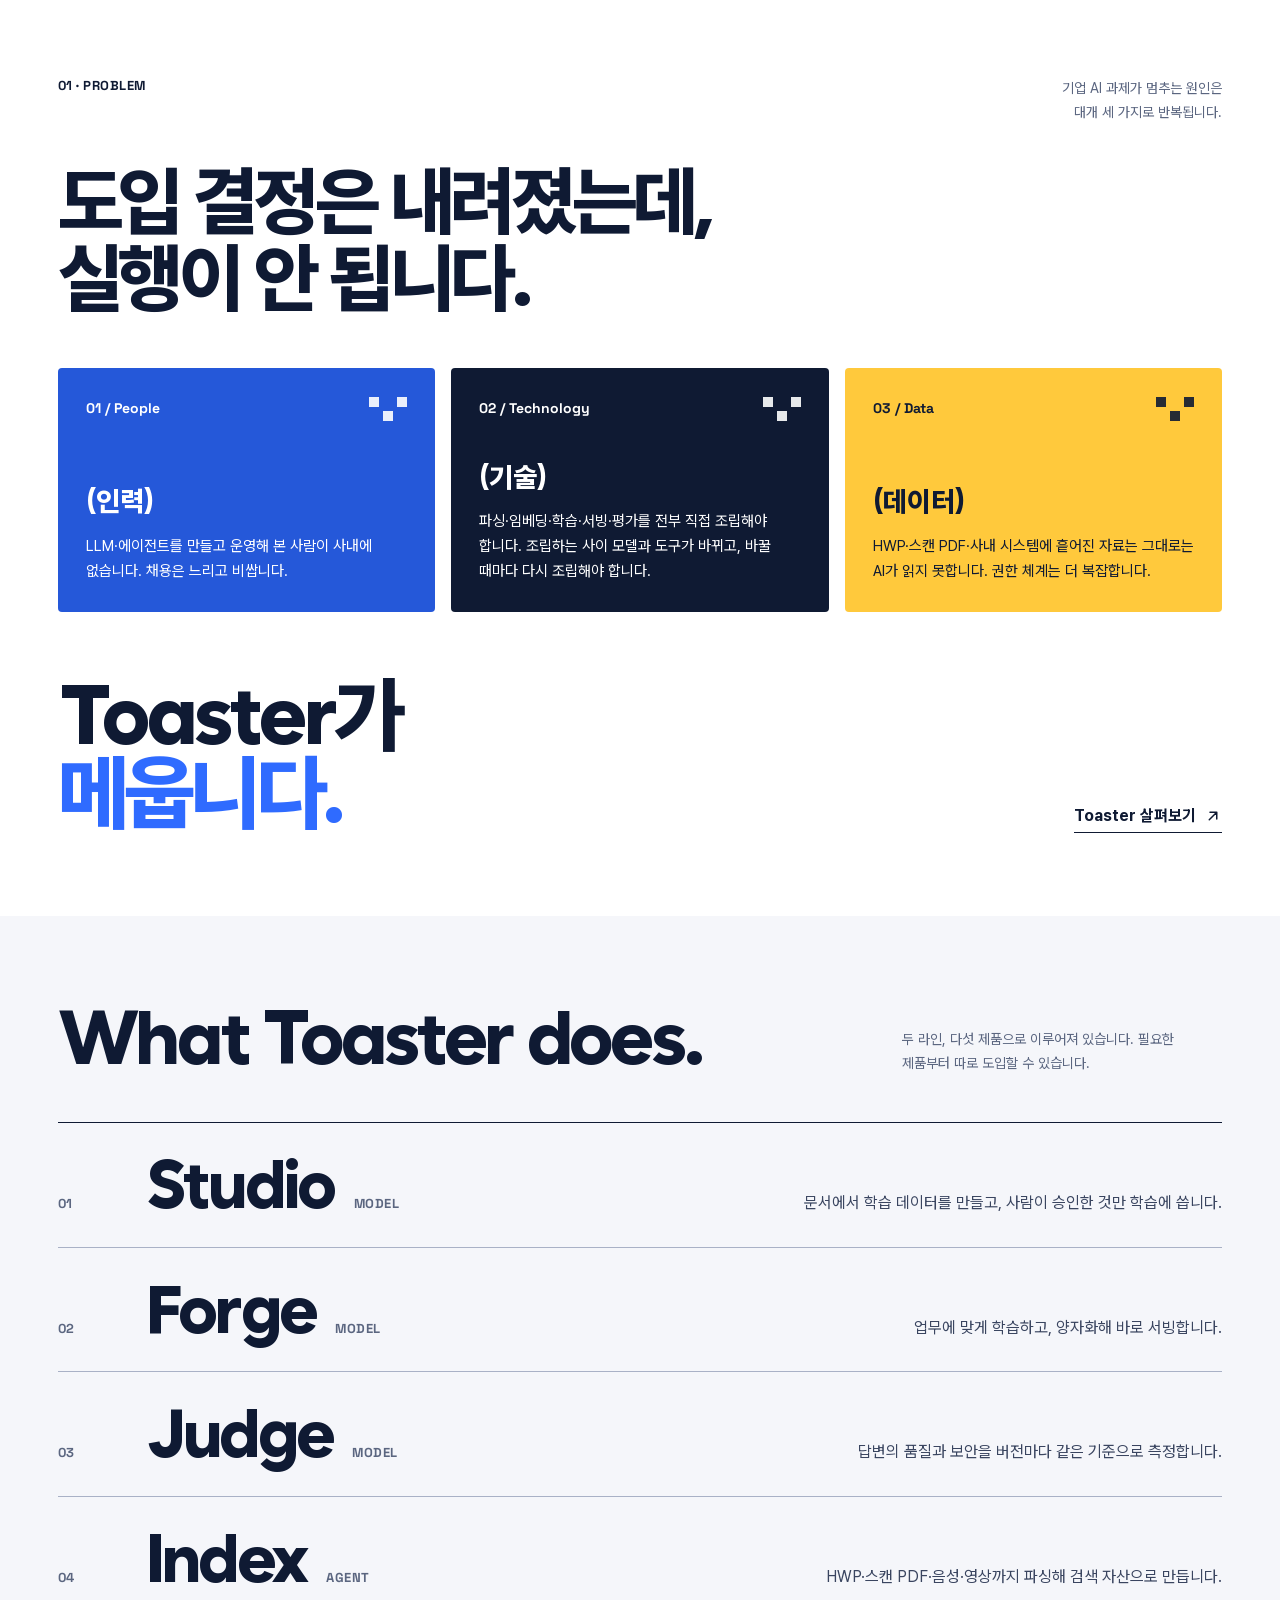
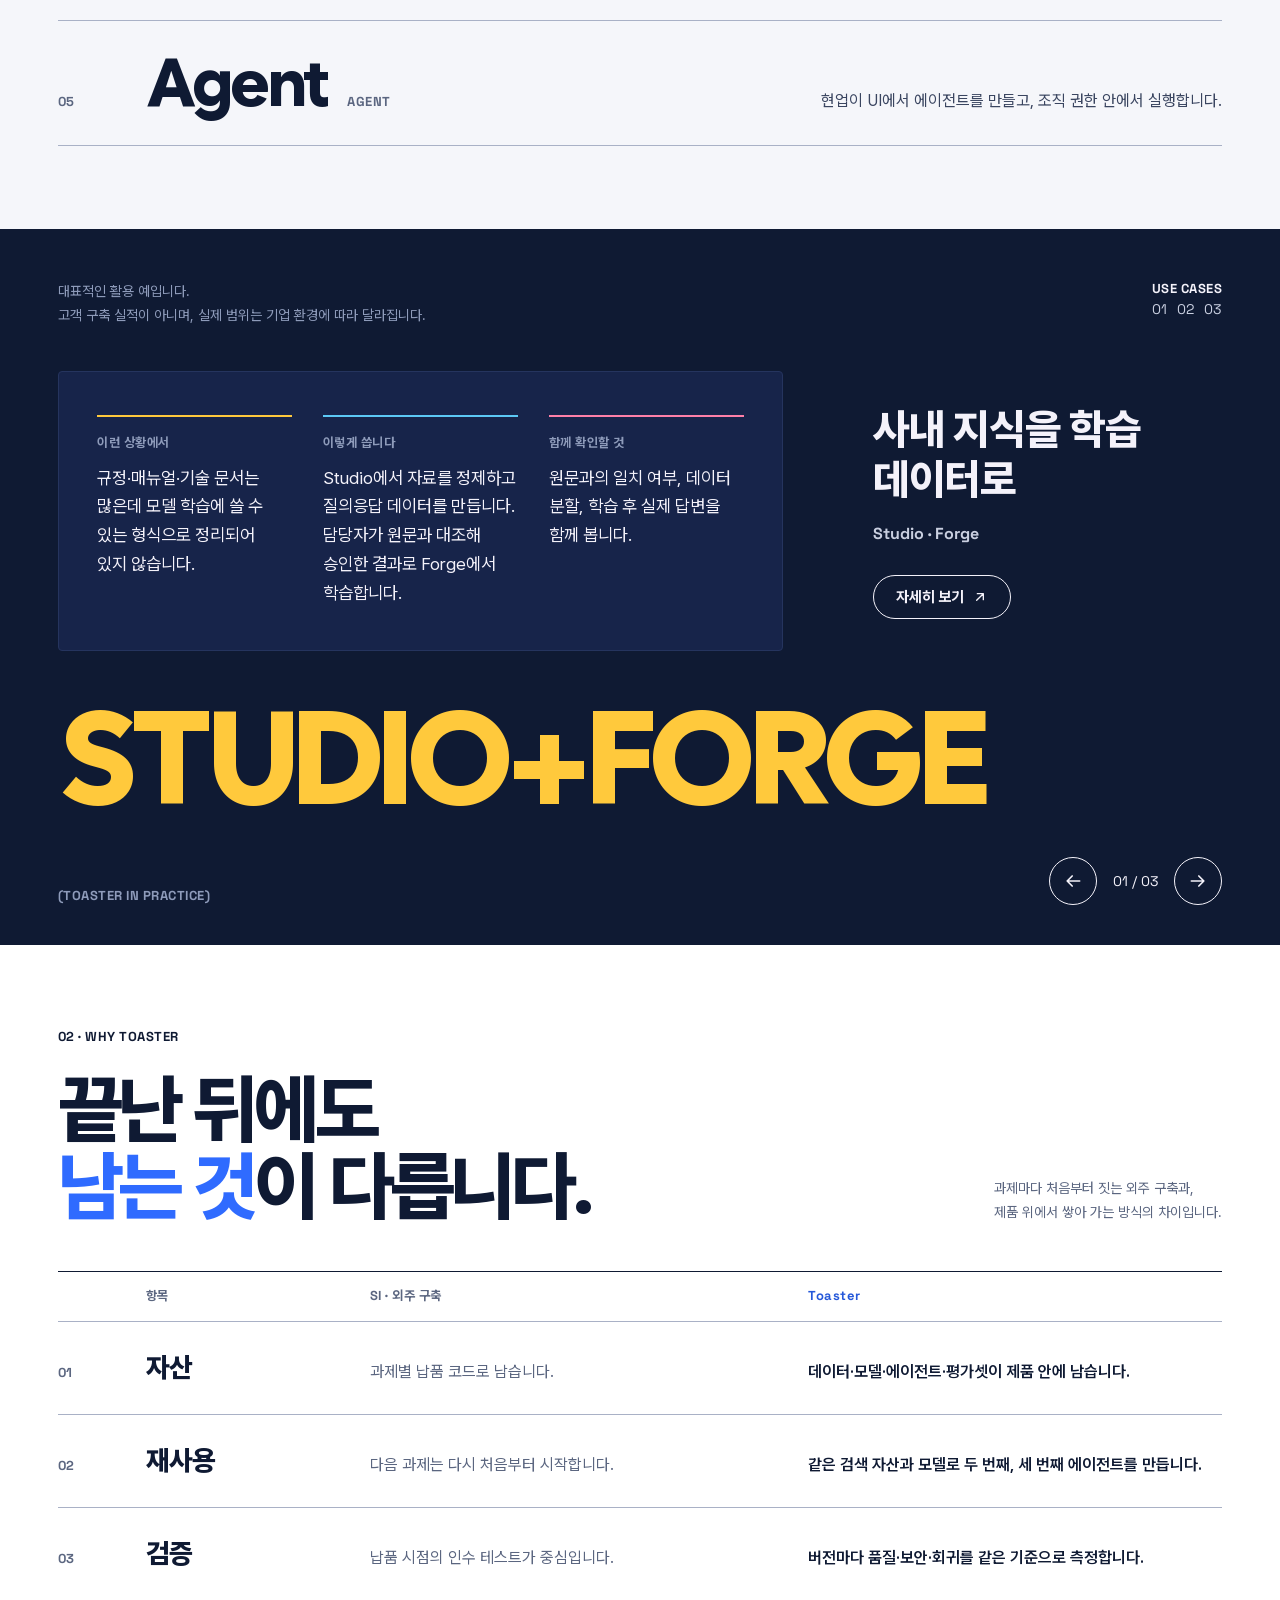
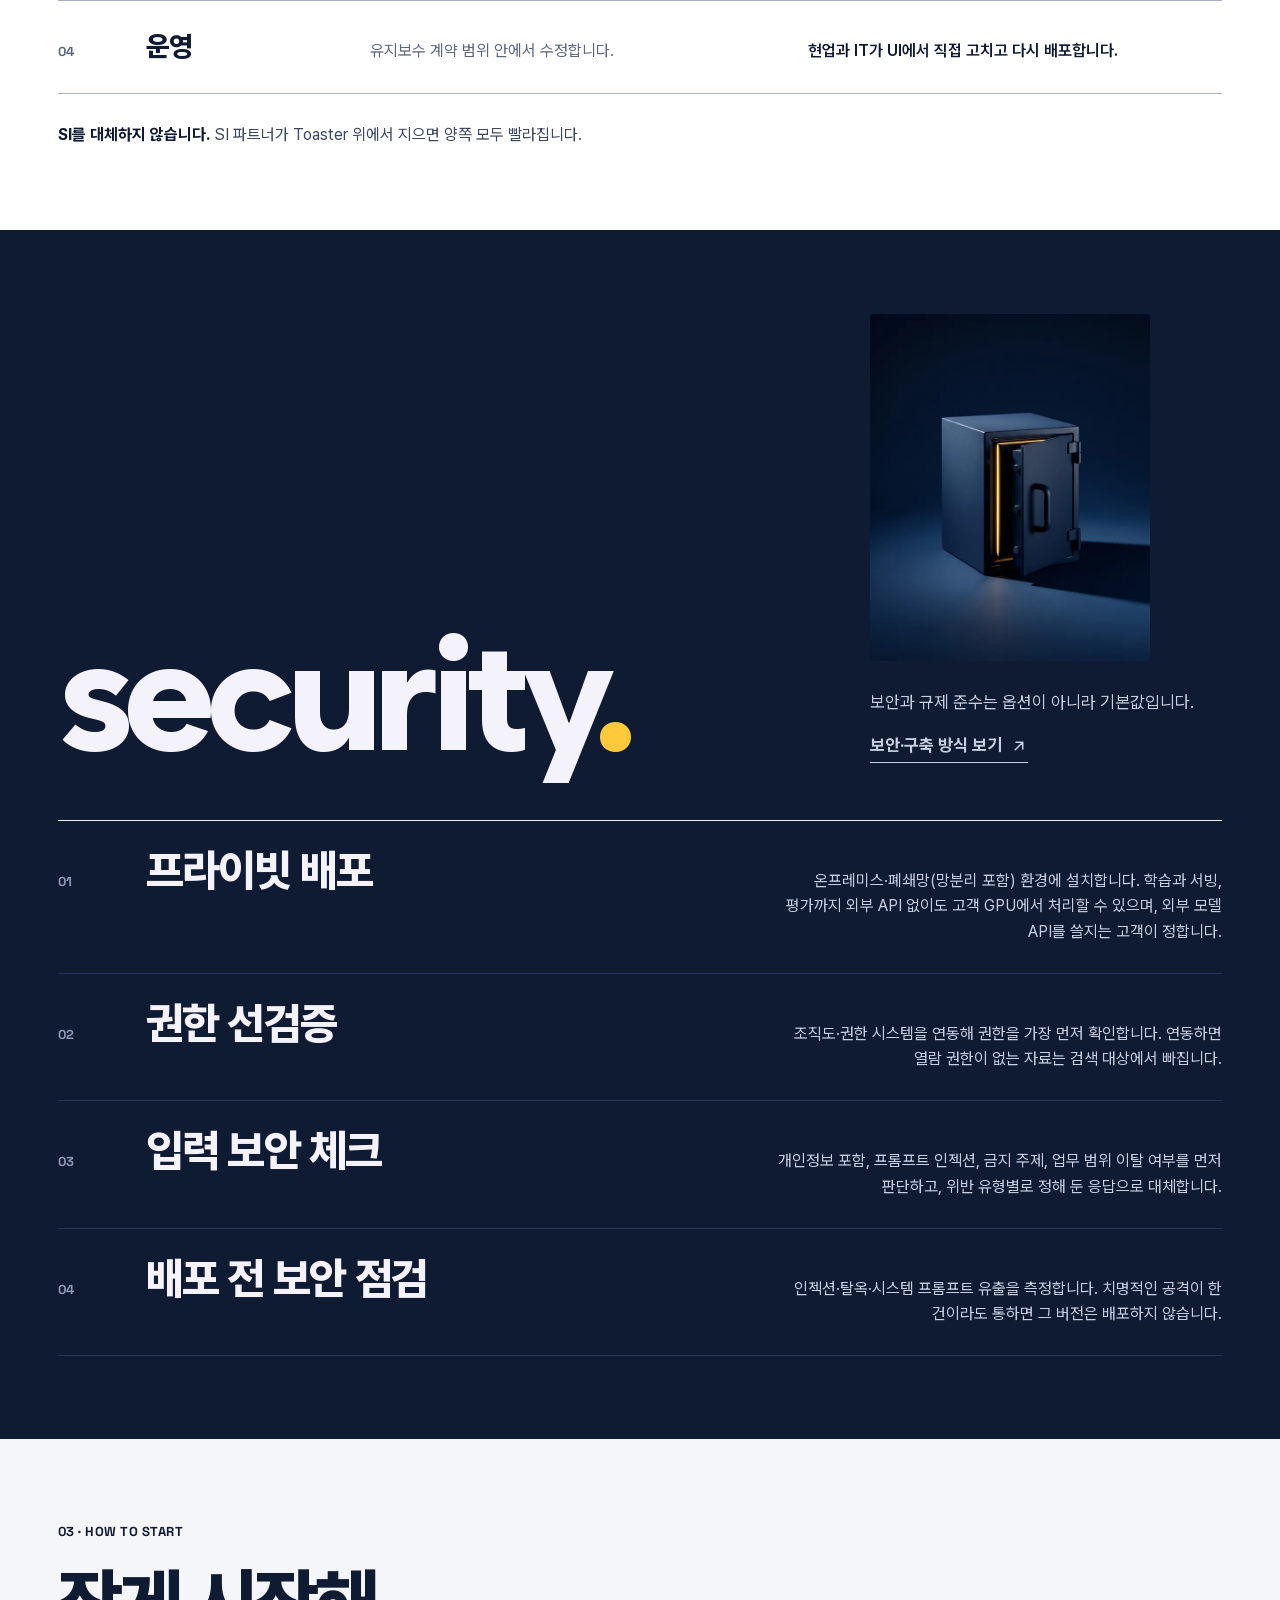
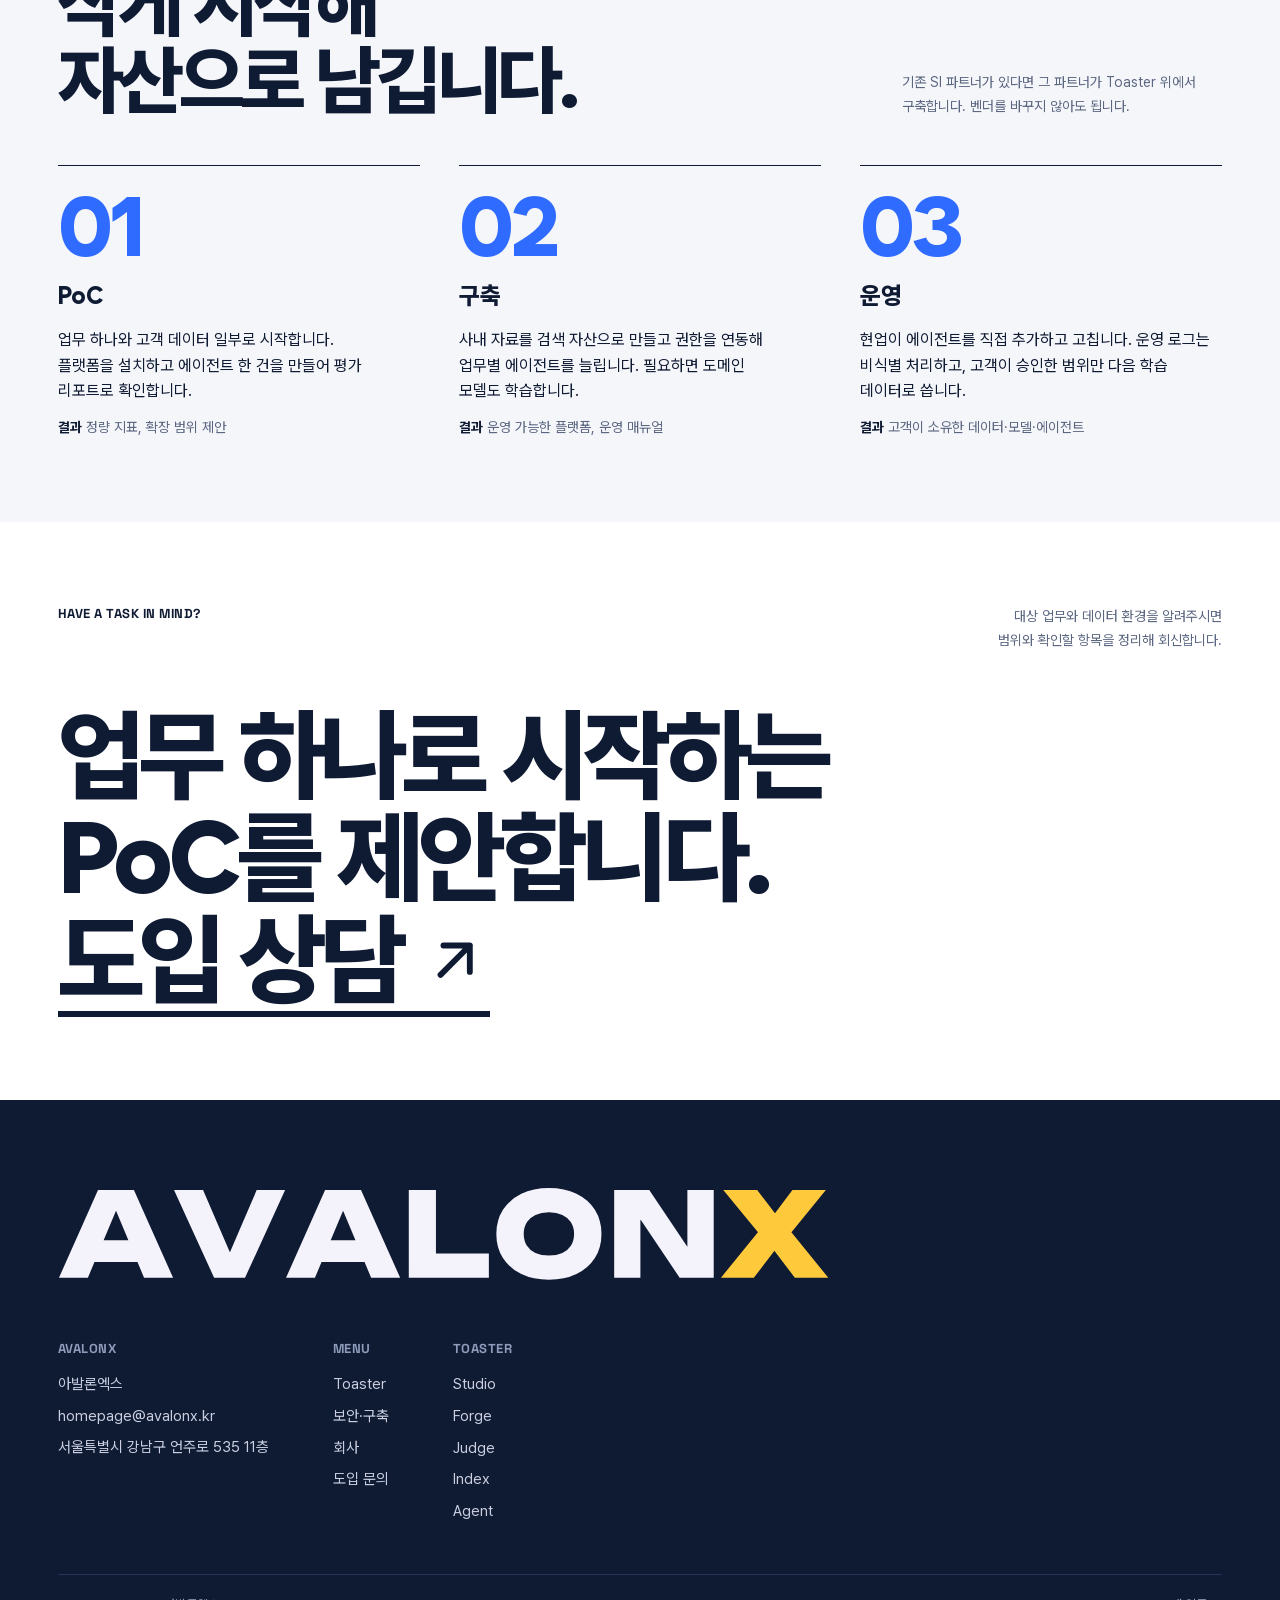
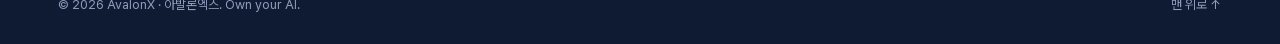
==== commit 2891b94e: "히어로 열쇠 이미지 주변 여백 축소, 섹션 간격 정리 - 열쇠 이미지 아래 빈 영역 잘라냄(584x1500), 모바일 높이 300px - 세로로 긴 태블릿에서 히어로 높이를 폭 기" ====
--- a/index.html
+++ b/index.html
@@ -17,13 +17,13 @@
 <meta name="twitter:card" content="summary_large_image">
 <!-- @assets -->
 <link rel="icon" href="/assets/brand/favicon.svg" type="image/svg+xml">
-<link rel="preload" href="/assets/fonts/ax-sans.woff2?v=20261104c" as="font" type="font/woff2" crossorigin>
-<link rel="preload" href="/assets/fonts/ax-heading-800.woff2?v=20261104c" as="font" type="font/woff2" crossorigin>
+<link rel="preload" href="/assets/fonts/ax-sans.woff2?v=20261104e" as="font" type="font/woff2" crossorigin>
+<link rel="preload" href="/assets/fonts/ax-heading-800.woff2?v=20261104e" as="font" type="font/woff2" crossorigin>
 <link rel="preconnect" href="https://fonts.googleapis.com">
 <link rel="preconnect" href="https://fonts.gstatic.com" crossorigin>
 <link rel="stylesheet" href="https://fonts.googleapis.com/css2?family=Space+Grotesk:wght@500;700&display=swap">
-<link rel="stylesheet" href="/css/site.css?v=20261104c">
-<script src="/js/main.js?v=20261104c" defer></script>
+<link rel="stylesheet" href="/css/site.css?v=20261104e">
+<script src="/js/main.js?v=20261104e" defer></script>
 <script async src="https://www.googletagmanager.com/gtag/js?id=G-0PF8YSG744"></script>
 <script>window.dataLayer=window.dataLayer||[];function gtag(){dataLayer.push(arguments);}gtag('js',new Date());gtag('config','G-0PF8YSG744');</script>
 <!-- /@assets -->
@@ -48,7 +48,7 @@
 <section class="hero" aria-labelledby="hero-title">
     <h1 id="hero-title" class="sr-only">AvalonX — Own your AI. AI를 도입하지 말고 소유하세요.</h1>
     <p class="giant hero-top" aria-hidden="true">Own</p>
-    <div class="hero-art"><picture><source type="image/webp" srcset="/assets/img/hero-key-900.webp 301w, /assets/img/hero-key-1500.webp 502w" sizes="(max-width: 760px) 50vw, 30vh"><img src="/assets/img/hero-key-1500.jpg" width="502" height="1500" alt="" fetchpriority="high"></picture></div>
+    <div class="hero-art"><picture><source type="image/webp" srcset="/assets/img/hero-key-900.webp 350w, /assets/img/hero-key-1500.webp 584w" sizes="(max-width: 760px) 50vw, 30vh"><img src="/assets/img/hero-key-1500.jpg" width="584" height="1500" alt="" fetchpriority="high"></picture></div>
     <p class="hero-note left"><span class="muted">당신의 데이터로,</span><strong>당신의 환경에서.</strong></p>
     <p class="hero-note right"><span class="muted">데이터·모델·에이전트의</span><strong>열쇠는 고객이 갖습니다.</strong></p>
     <nav class="hero-index" aria-label="Toaster 제품">
--- a/css/site.css
+++ b/css/site.css
@@ -6,10 +6,10 @@
  */
 
 /* 서체: 사이트에 쓰인 글자만 남긴 자체 호스팅 서브셋 (tools/subset-fonts.py). SIL OFL 1.1 — assets/fonts/LICENSE.md */
-@font-face { font-family: "AX Sans"; src: url("/assets/fonts/ax-sans.woff2?v=20261104c") format("woff2"); font-weight: 45 920; font-display: swap; }
-@font-face { font-family: "AX Heading"; src: url("/assets/fonts/ax-heading-700.woff2?v=20261104c") format("woff2"); font-weight: 700; font-display: swap; }
-@font-face { font-family: "AX Heading"; src: url("/assets/fonts/ax-heading-800.woff2?v=20261104c") format("woff2"); font-weight: 800; font-display: swap; }
-@font-face { font-family: "AX Pixel"; src: url("/assets/fonts/ax-pixel.woff2?v=20261104c") format("woff2"); font-weight: 400; font-display: swap; }
+@font-face { font-family: "AX Sans"; src: url("/assets/fonts/ax-sans.woff2?v=20261104e") format("woff2"); font-weight: 45 920; font-display: swap; }
+@font-face { font-family: "AX Heading"; src: url("/assets/fonts/ax-heading-700.woff2?v=20261104e") format("woff2"); font-weight: 700; font-display: swap; }
+@font-face { font-family: "AX Heading"; src: url("/assets/fonts/ax-heading-800.woff2?v=20261104e") format("woff2"); font-weight: 800; font-display: swap; }
+@font-face { font-family: "AX Pixel"; src: url("/assets/fonts/ax-pixel.woff2?v=20261104e") format("woff2"); font-weight: 400; font-display: swap; }
 
 :root {
   color-scheme: light;
@@ -40,7 +40,7 @@
   --font-sans: "AX Sans", "Apple SD Gothic Neo", "Malgun Gothic", system-ui, sans-serif;
 
   --pad: clamp(20px, 4.5vw, 88px);           /* 좌우 여백 */
-  --section-y: clamp(88px, 10vw, 184px);
+  --section-y: clamp(56px, 6.5vw, 112px);
   --radius: 10px;
   --ease: cubic-bezier(.2, .8, .2, 1);
 }
@@ -169,7 +169,7 @@
 }
 
 /* ── 홈: 히어로 ─────────────────────────────── */
-.hero { position: relative; min-height: max(720px, 100svh); padding: var(--pad); overflow: hidden; }
+.hero { position: relative; min-height: clamp(680px, 100svh, 960px); padding: var(--pad); overflow: hidden; }
 .hero .giant { position: absolute; z-index: 2; font-size: clamp(5rem, 1rem + 11vw, 13rem); }
 .hero-top { left: var(--pad); top: clamp(110px, 15vh, 170px); }
 .hero-bottom { right: var(--pad); bottom: clamp(56px, 9vh, 96px); text-align: right; }
@@ -188,7 +188,7 @@
 .hero-index a:hover { color: var(--link); }
 
 /* ── 홈: 선언 ─────────────────────────────── */
-.intro { min-height: 82vh; display: flex; flex-direction: column; justify-content: space-between; gap: 72px; }
+.intro { display: flex; flex-direction: column; justify-content: space-between; gap: clamp(32px, 4vw, 56px); }
 .intro .display { font-size: clamp(2.75rem, 1rem + 7vw, 8.5rem); line-height: 1.02; }
 .intro .lede { margin-top: 32px; }
 .intro .aside { font-family: var(--font-label); font-size: .875rem; line-height: 1.7; color: var(--body); }
@@ -197,9 +197,9 @@
 .pluses svg { width: clamp(40px, 4vw, 64px); height: auto; }
 
 /* ── 홈: 문제 카드 ──────────────────────────── */
-.problem .display { margin: clamp(48px, 7vw, 96px) 0; max-width: 16ch; }
+.problem .display { margin: clamp(24px, 3vw, 44px) 0 clamp(32px, 4vw, 56px); max-width: 16ch; }
 .cards3 { display: grid; grid-template-columns: repeat(3, minmax(0, 1fr)); gap: 16px; }
-.card3 { min-height: clamp(260px, 24vw, 340px); padding: clamp(22px, 2.2vw, 32px); display: flex; flex-direction: column; justify-content: space-between; gap: 32px; color: var(--white); background: var(--ink); border-radius: 4px; }
+.card3 { min-height: clamp(220px, 19vw, 280px); padding: clamp(22px, 2.2vw, 32px); display: flex; flex-direction: column; justify-content: space-between; gap: 32px; color: var(--white); background: var(--ink); border-radius: 4px; }
 .card3:nth-child(1) { background: var(--link); }
 .card3:nth-child(3) { background: var(--yellow); color: var(--navy); }
 .card3 .top { display: flex; justify-content: space-between; align-items: flex-start; font-family: var(--font-label); font-size: .875rem; font-weight: 700; }
@@ -208,7 +208,7 @@
 .card3 .mini i:nth-child(2n) { opacity: 0; }
 .card3 h3 { font-family: var(--font-heading); font-size: clamp(1.375rem, 1.1rem + .8vw, 1.75rem); font-weight: 800; margin-bottom: 10px; color: inherit; }
 .card3 p { font-size: .9375rem; line-height: 1.65; color: inherit; }
-.after-cards { display: flex; align-items: flex-end; justify-content: space-between; gap: 24px; margin-top: clamp(64px, 8vw, 112px); flex-wrap: wrap; }
+.after-cards { display: flex; align-items: flex-end; justify-content: space-between; gap: 24px; margin-top: clamp(40px, 5vw, 72px); flex-wrap: wrap; }
 .after-cards strong { font-family: var(--font-giant); font-weight: 800; font-size: clamp(2.5rem, 1rem + 5.2vw, 7rem); line-height: .95; letter-spacing: -.06em; color: var(--ink); }
 .after-cards strong .blue { color: var(--blue); }
 
@@ -227,11 +227,11 @@
 .dark .row .desc { color: var(--d-body); }
 
 /* ── 홈: 활용 예 슬라이더 (다크) ─────────────────── */
-.cases { min-height: 760px; display: flex; flex-direction: column; justify-content: space-between; gap: 48px; padding-block: 48px 40px; }
+.cases { display: flex; flex-direction: column; justify-content: space-between; gap: clamp(28px, 3.4vw, 44px); padding-block: clamp(40px, 4vw, 56px) 40px; }
 .cases-index { display: flex; gap: 10px; font-family: var(--font-label); font-size: .875rem; color: var(--d-muted); }
 .cases-index b { color: var(--d-ink); }
 .case-stage { display: grid; grid-template-columns: minmax(0, 1.35fr) minmax(240px, .65fr); gap: clamp(32px, 7vw, 120px); align-items: center; }
-.case-board { background: var(--navy-panel); border: 1px solid var(--navy-line); border-radius: 4px; padding: clamp(24px, 3vw, 44px); display: grid; grid-template-columns: repeat(3, minmax(0, 1fr)); gap: clamp(16px, 2.4vw, 36px); min-height: 360px; align-content: center; }
+.case-board { background: var(--navy-panel); border: 1px solid var(--navy-line); border-radius: 4px; padding: clamp(24px, 3vw, 44px); display: grid; grid-template-columns: repeat(3, minmax(0, 1fr)); gap: clamp(16px, 2.4vw, 36px); min-height: 280px; align-content: center; }
 .case-board div { border-top: 2px solid var(--yellow); padding-top: 16px; }
 .case-board div:nth-child(2) { border-top-color: var(--sky); }
 .case-board div:nth-child(3) { border-top-color: var(--pink); }
@@ -247,7 +247,7 @@
 @media (prefers-reduced-motion: no-preference) { .case-swap { animation: case-in .45s var(--ease); } @keyframes case-in { from { opacity: 0; transform: translateY(10px); } to { opacity: 1; transform: none; } } }
 
 /* ── 홈: SI 비교 ─────────────────────────────── */
-.compare-head { display: flex; justify-content: space-between; align-items: flex-end; gap: 24px; margin-bottom: clamp(48px, 6vw, 80px); }
+.compare-head { display: flex; justify-content: space-between; align-items: flex-end; gap: 24px; margin-bottom: clamp(28px, 3.6vw, 52px); }
 .cmp { border-top: 1.5px solid var(--ink); }
 .cmp-row { display: grid; grid-template-columns: 64px 200px minmax(0, 1fr) minmax(0, 1fr); gap: 24px; padding: 24px 0; border-bottom: 1px solid #A9B1C6; align-items: baseline; }
 .cmp-row.head { padding: 14px 0; }
@@ -261,13 +261,13 @@
 .cmp-note strong { color: var(--ink); }
 
 /* ── 홈: 보안 (다크) ─────────────────────────── */
-.sec-head { display: grid; grid-template-columns: 1fr minmax(240px, 22rem); gap: 64px; align-items: end; }
+.sec-head { display: grid; grid-template-columns: 1fr minmax(240px, 22rem); gap: 48px; align-items: end; }
 .sec-head .giant { font-size: clamp(4rem, 1rem + 11vw, 13.5rem); }
 .sec-head p { font-size: 1.0625rem; }
-.dark .rows { margin-top: clamp(64px, 8vw, 112px); }
+.dark .rows { margin-top: clamp(36px, 4.4vw, 64px); }
 
 /* ── 단계 ─────────────────────────────────── */
-.steps { display: grid; grid-template-columns: repeat(3, minmax(0, 1fr)); gap: clamp(24px, 3vw, 48px); margin-top: clamp(48px, 6vw, 80px); }
+.steps { display: grid; grid-template-columns: repeat(3, minmax(0, 1fr)); gap: clamp(24px, 3vw, 48px); margin-top: clamp(28px, 3.6vw, 48px); }
 .step { border-top: 1.5px solid var(--ink); padding-top: 24px; display: grid; gap: 12px; align-content: start; }
 .step .big { font-family: var(--font-giant); font-weight: 800; font-size: clamp(3.5rem, 2rem + 4vw, 6rem); line-height: .9; letter-spacing: -.06em; color: var(--blue); }
 .step h3 { font-family: var(--font-heading); font-weight: 800; font-size: 1.5rem; }
@@ -276,7 +276,7 @@
 .steps-note { margin-top: 40px; color: var(--body); }
 
 /* ── 문의 ─────────────────────────────────── */
-.contact-cta { min-height: 72vh; display: flex; flex-direction: column; justify-content: space-between; gap: 64px; }
+.contact-cta { display: flex; flex-direction: column; justify-content: space-between; gap: clamp(32px, 4vw, 56px); }
 .contact-cta .display { font-size: clamp(2.75rem, 1rem + 6.6vw, 8.5rem); line-height: 1.02; }
 .contact-cta .go { display: inline-flex; align-items: center; gap: .18em; border-bottom: .06em solid currentColor; transition: color .2s; }
 .contact-cta .go:hover { color: var(--blue); }
@@ -291,27 +291,27 @@
 .footer-cols li + li { margin-top: 6px; }
 .footer-cols a { color: var(--d-body); font-size: .9375rem; }
 .footer-cols a:hover { color: var(--yellow); }
-.footer-bottom { margin-top: clamp(48px, 6vw, 80px); padding-top: 20px; border-top: 1px solid var(--navy-line); display: flex; justify-content: space-between; gap: 16px; flex-wrap: wrap; font-size: .8125rem; color: var(--d-muted); }
+.footer-bottom { margin-top: clamp(32px, 4vw, 56px); padding-top: 20px; border-top: 1px solid var(--navy-line); display: flex; justify-content: space-between; gap: 16px; flex-wrap: wrap; font-size: .8125rem; color: var(--d-muted); }
 .footer-bottom a:hover { color: var(--yellow); }
 
 /* ════════ 하위 페이지 ════════ */
-.page-hero { padding: clamp(150px, 20vh, 220px) var(--pad) clamp(72px, 8vw, 128px); position: relative; }
+.page-hero { padding: clamp(112px, 14vh, 160px) var(--pad) clamp(44px, 5vw, 80px); position: relative; }
 .page-hero .giant { font-size: clamp(4.25rem, 1rem + 12vw, 14rem); }
-.page-hero-body { display: flex; justify-content: space-between; align-items: flex-end; gap: 48px; margin-top: clamp(40px, 5vw, 72px); flex-wrap: wrap; }
+.page-hero-body { display: flex; justify-content: space-between; align-items: flex-end; gap: 40px; margin-top: clamp(20px, 2.6vw, 40px); flex-wrap: wrap; }
 .page-hero h1 { font-family: var(--font-heading); font-weight: 800; font-size: clamp(1.75rem, 1.2rem + 2vw, 3.25rem); line-height: 1.2; letter-spacing: -.035em; max-width: 22ch; text-wrap: balance; }
 .page-hero h1 em { font-style: normal; color: var(--blue); }
 .page-hero .lede { margin-top: 20px; }
 .scatter { display: grid; grid-template-columns: repeat(6, 14px); grid-auto-rows: 14px; gap: 5px; flex: none; }
 .scatter i.y { background: var(--yellow); } .scatter i.s { background: var(--sky); } .scatter i.p { background: var(--pink); }
 
-.sec-title { display: flex; justify-content: space-between; align-items: flex-end; gap: 24px; margin-bottom: clamp(40px, 5vw, 72px); flex-wrap: wrap; }
+.sec-title { display: flex; justify-content: space-between; align-items: flex-end; gap: 24px; margin-bottom: clamp(28px, 3.4vw, 52px); flex-wrap: wrap; }
 .sec-title .display { font-size: clamp(2rem, 1.1rem + 3.4vw, 4.5rem); }
 .sec-title .aside { max-width: 24rem; color: var(--body); }
 .dark .sec-title .aside { color: var(--d-body); }
 
 /* /toaster: 두 라인 */
 .lines2 { display: grid; grid-template-columns: repeat(2, minmax(0, 1fr)); gap: 16px; }
-.line2 { padding: clamp(24px, 3vw, 44px); border-radius: 4px; display: grid; gap: 20px; align-content: start; min-height: 320px; }
+.line2 { padding: clamp(24px, 3vw, 40px); border-radius: 4px; display: grid; gap: 18px; align-content: start; min-height: 260px; }
 .line2:nth-child(1) { background: var(--link); color: var(--white); }
 .line2:nth-child(2) { background: var(--navy); color: var(--d-ink); }
 .line2 .label { opacity: .85; }
@@ -323,7 +323,7 @@
 .chips .arr { opacity: .7; }
 
 /* /toaster: 제품 상세 */
-.product { display: grid; grid-template-columns: 64px minmax(0, 1fr) minmax(0, 1fr); gap: 24px clamp(24px, 4vw, 64px); padding: clamp(36px, 4vw, 56px) 0; border-bottom: 1px solid #A9B1C6; scroll-margin-top: 24px; }
+.product { display: grid; grid-template-columns: 64px minmax(0, 1fr) minmax(0, 1fr); gap: 24px clamp(24px, 4vw, 64px); padding: clamp(28px, 3vw, 44px) 0; border-bottom: 1px solid #A9B1C6; scroll-margin-top: 24px; }
 .product:first-child { border-top: 1.5px solid var(--ink); }
 .product .num { font-family: var(--font-label); font-size: .8125rem; font-weight: 700; color: var(--muted); padding-top: .9em; }
 .product h3 { font-family: var(--font-giant); font-weight: 800; font-size: clamp(2.5rem, 1rem + 5vw, 6rem); line-height: .95; letter-spacing: -.06em; }
@@ -383,6 +383,10 @@
   .hero-note.left { left: var(--pad); top: 46%; }
   .hero-note.right { right: var(--pad); top: 63%; }
   .hero-index { display: none; }
+}
+/* 세로로 긴 태블릿: 화면 높이(100svh)를 다 채우면 열쇠·문구 사이가 벌어지므로 폭 기준으로 높이를 잡는다 */
+@media (min-width: 761px) and (max-aspect-ratio: 4/5) {
+  .hero { min-height: clamp(640px, 104vw, 900px); }
 }
 @media (max-width: 900px) {
   .case-stage, .sec-head, .split { grid-template-columns: 1fr; }
@@ -401,7 +405,7 @@
 }
 @media (max-width: 760px) {
   /* 좁은 화면: 겹치는 배치 대신 위에서 아래로 쌓는다 */
-  .hero { min-height: 0; display: flex; flex-direction: column; gap: 28px; padding-top: 104px; padding-bottom: 72px; }
+  .hero { min-height: 0; display: flex; flex-direction: column; gap: 20px; padding-top: 96px; padding-bottom: 48px; }
   .hero .giant, .hero-art, .hero-note, .hero-desc { position: static; }
   .hero .giant { font-size: clamp(4.25rem, 22vw, 7rem); }
   .hero-bottom { text-align: right; order: 4; }
@@ -430,7 +434,7 @@
 
 .sr-only { position: absolute; width: 1px; height: 1px; padding: 0; margin: -1px; overflow: hidden; clip-path: inset(50%); white-space: nowrap; border: 0; }
 .cases-index button[aria-current] { color: var(--d-ink); text-decoration: underline; text-underline-offset: 4px; }
-.case-list { display: grid; gap: 64px; }
+.case-list { display: grid; gap: 48px; }
 .js .case-list { gap: 0; }
 .case { display: grid; gap: clamp(32px, 4vw, 56px); }
 .case[hidden] { display: none; }
@@ -452,9 +456,20 @@
 .sec-head .sec-aside p { text-align: left; }
 @media (max-width: 900px) { .sec-photo { margin-left: 0; } }
 @media (max-width: 760px) {
-  .hero-art img { height: 420px; max-width: none; }
+  .hero-art img { height: 340px; max-width: none; }
   .intro-art { display: none; }
 }
 /* 사진 가장자리를 흰 바탕에 녹인다(좌우·아래) */
 .hero-art img { -webkit-mask-image: linear-gradient(90deg, transparent 0, #000 22%, #000 78%, transparent 100%), linear-gradient(#000 85%, transparent); mask-image: linear-gradient(90deg, transparent 0, #000 22%, #000 78%, transparent 100%); }
 .sec-photo { margin-left: 0; }
+/* 하위 페이지 히어로 이미지 */
+.hero-banner { margin: clamp(24px, 3vw, 40px) 0 0; }
+.hero-banner img { width: 100%; height: auto; -webkit-mask-image: linear-gradient(#000 80%, transparent); mask-image: linear-gradient(#000 80%, transparent); }
+.hero-side { display: block; width: min(340px, 34vw); flex: none; }
+.hero-side img { width: 100%; height: auto; }
+@media (max-width: 760px) { .hero-side { width: 70vw; margin-inline: auto; } }
+.hero-side.fade-r img { -webkit-mask-image: linear-gradient(90deg, #000 70%, transparent 98%); mask-image: linear-gradient(90deg, #000 70%, transparent 98%); }
+@media (max-width: 760px) {
+  .hero-art img { height: 300px; }
+  .case-title { font-size: clamp(2rem, 10.5vw, 3.25rem); overflow-wrap: normal; }
+}
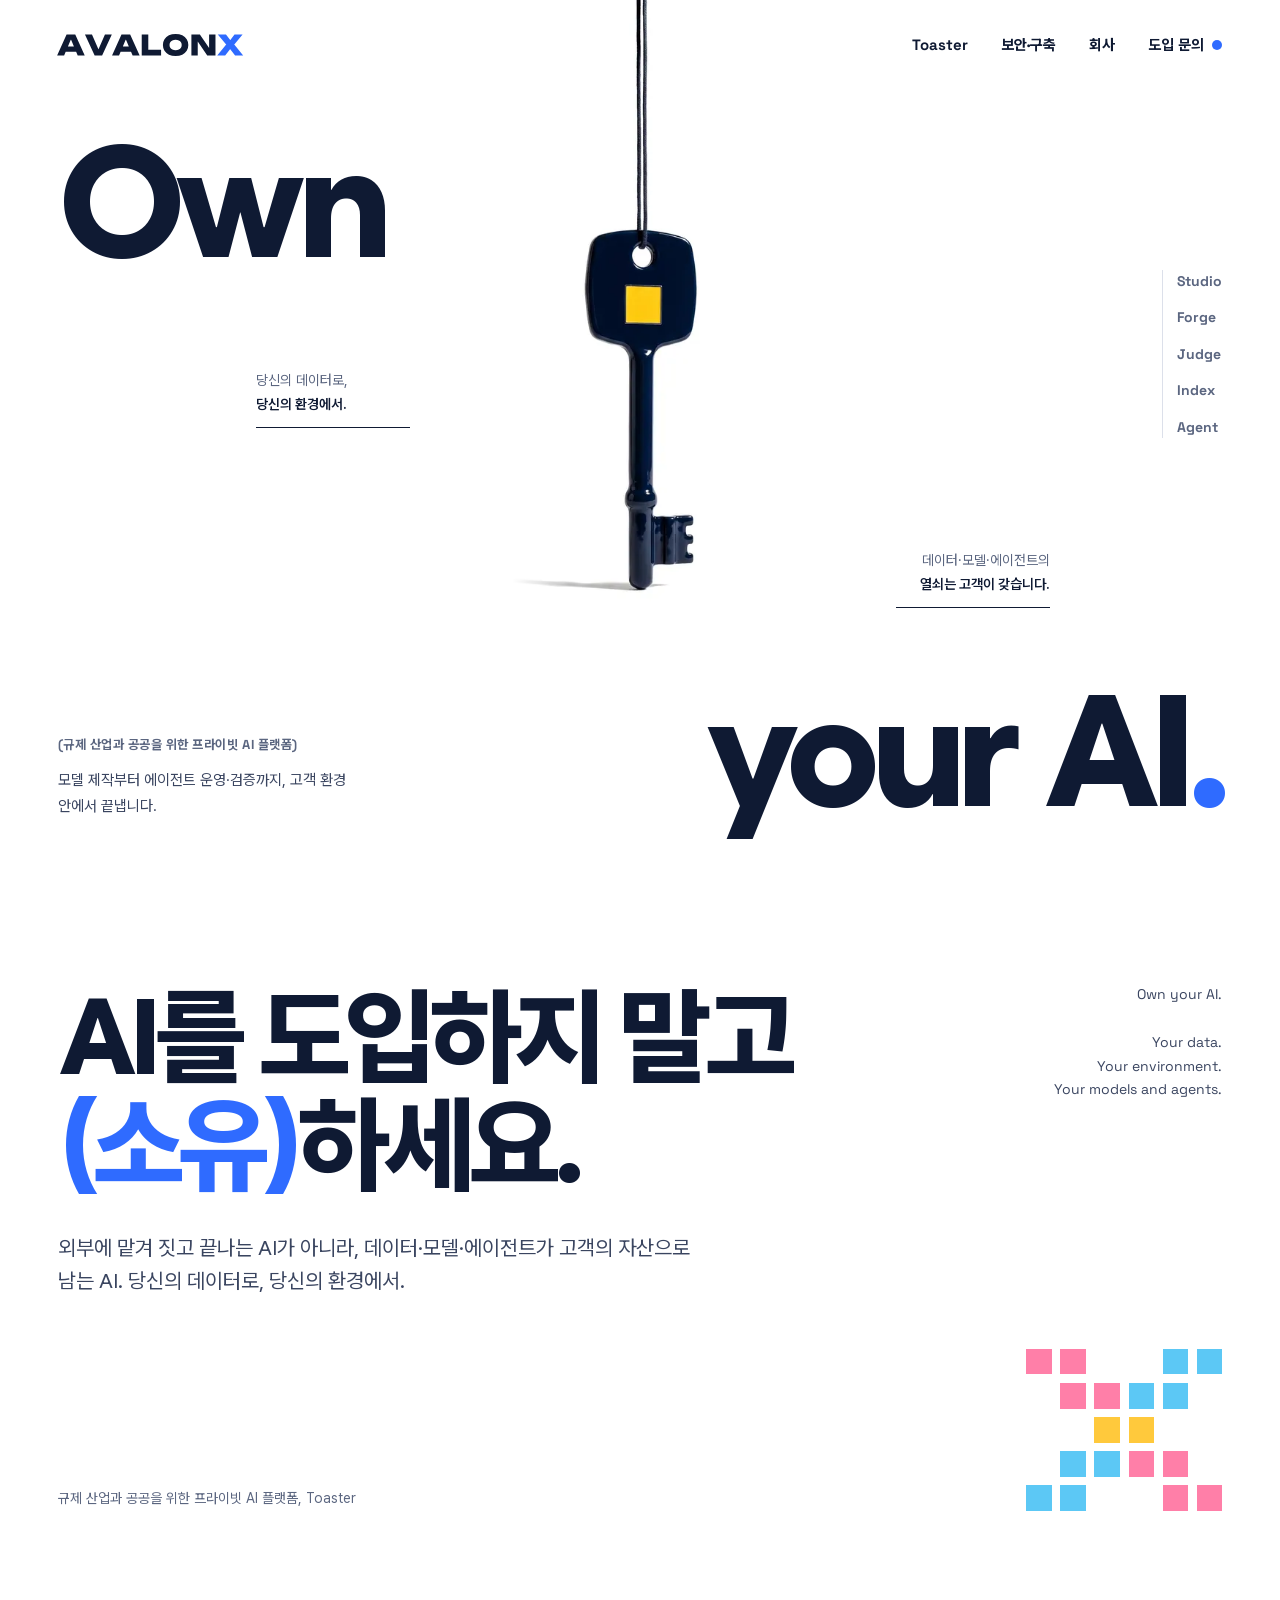
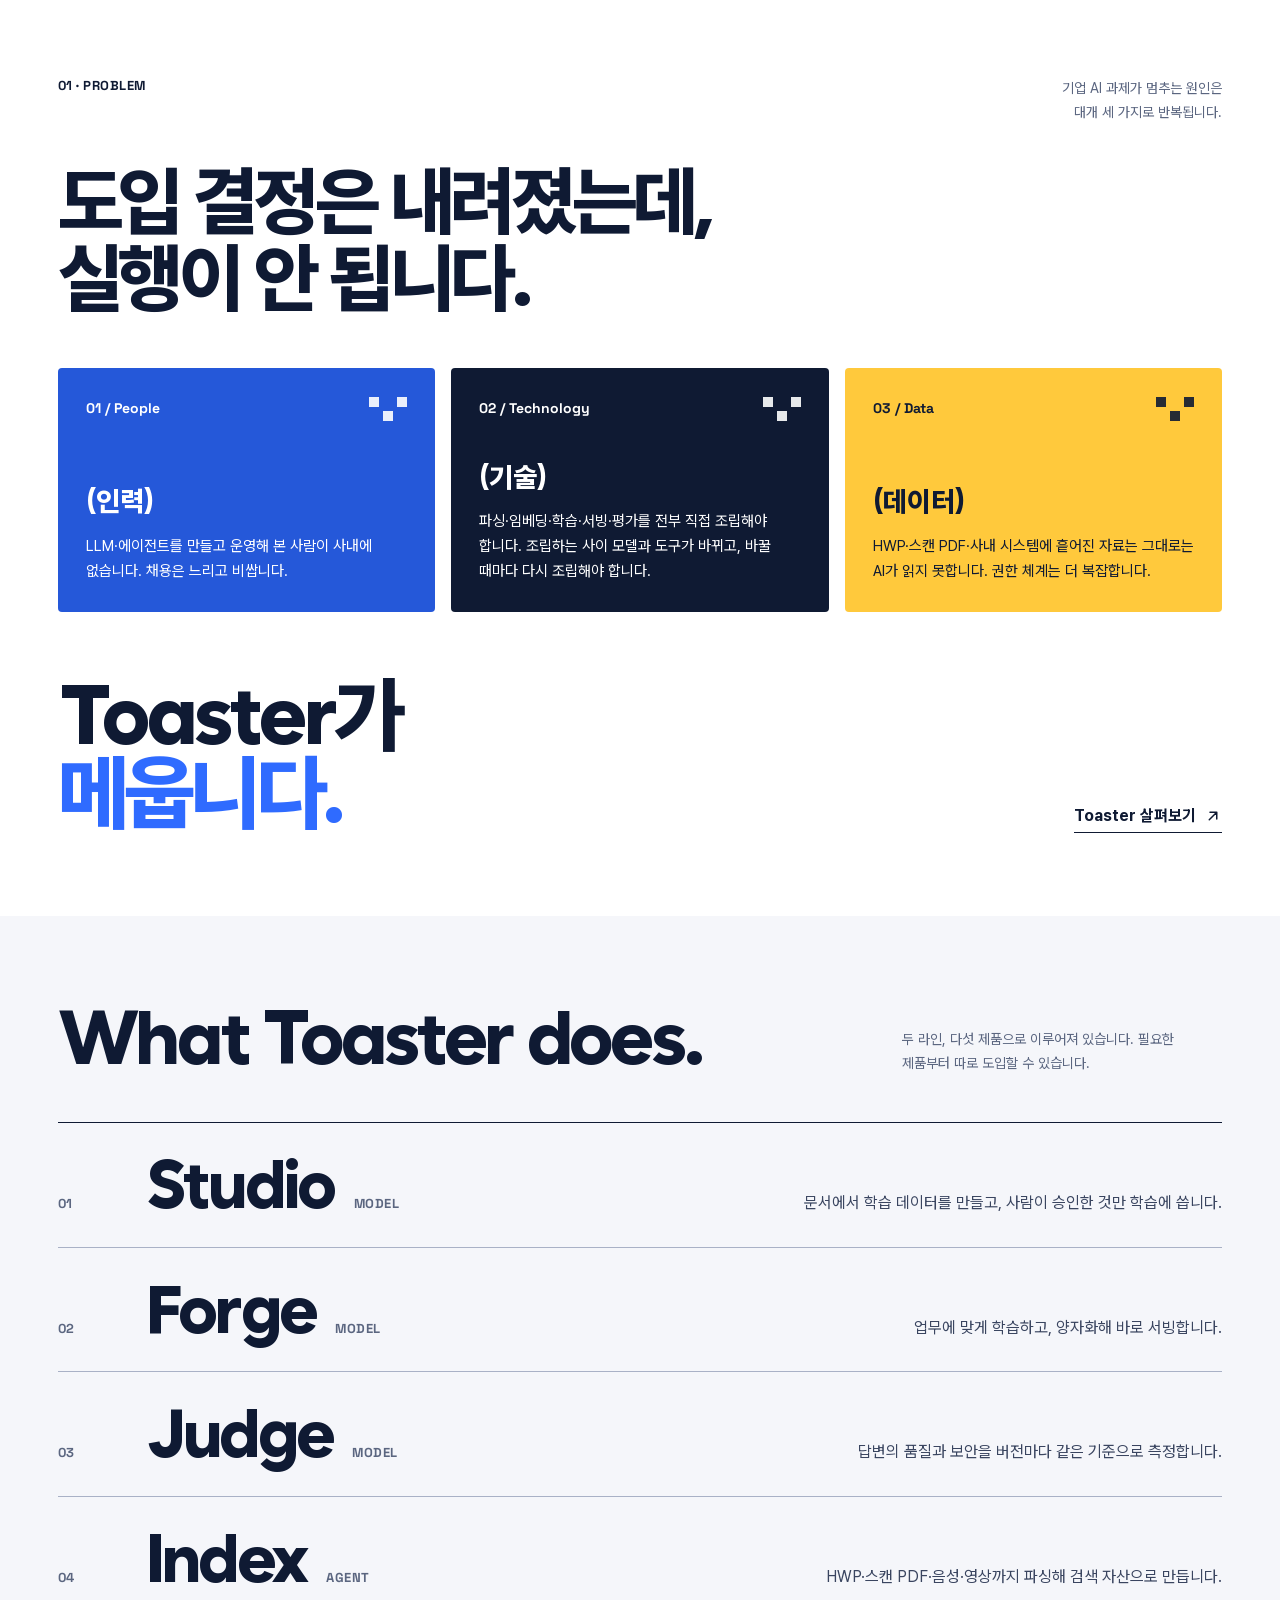
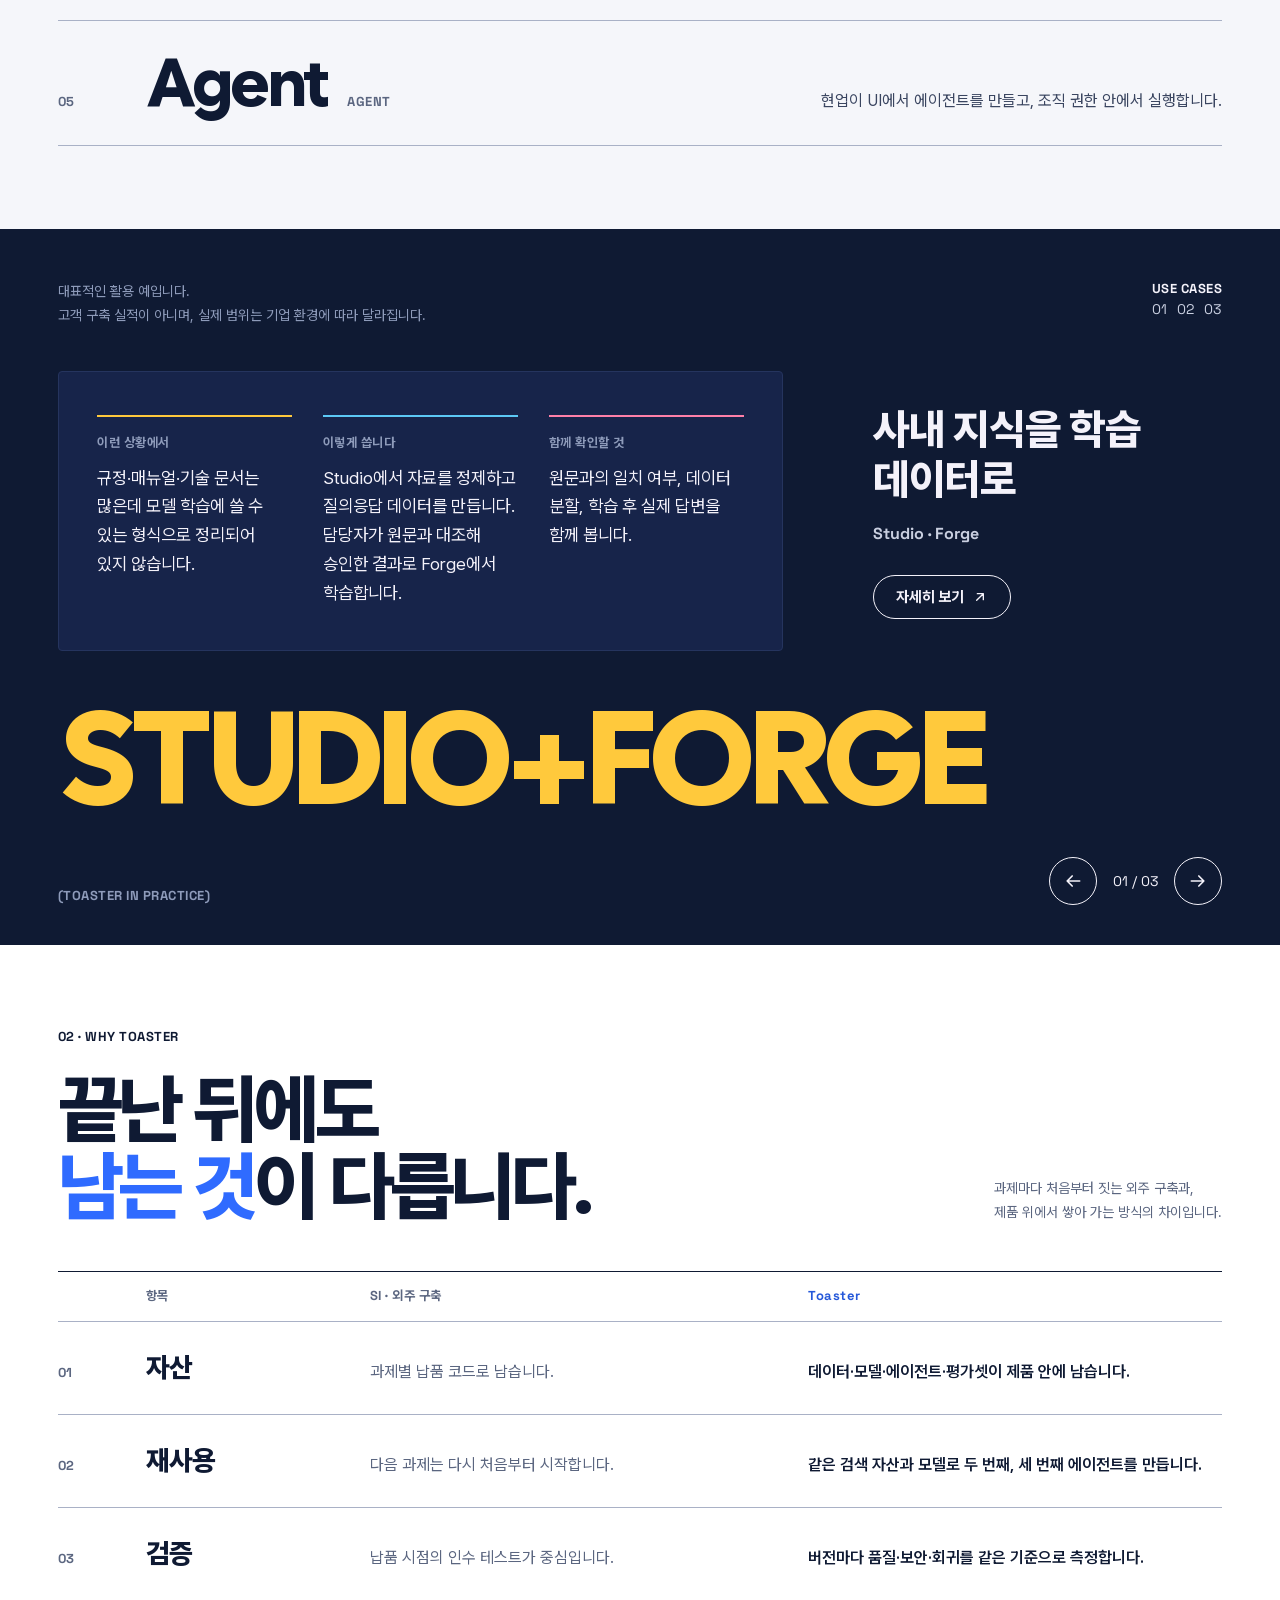
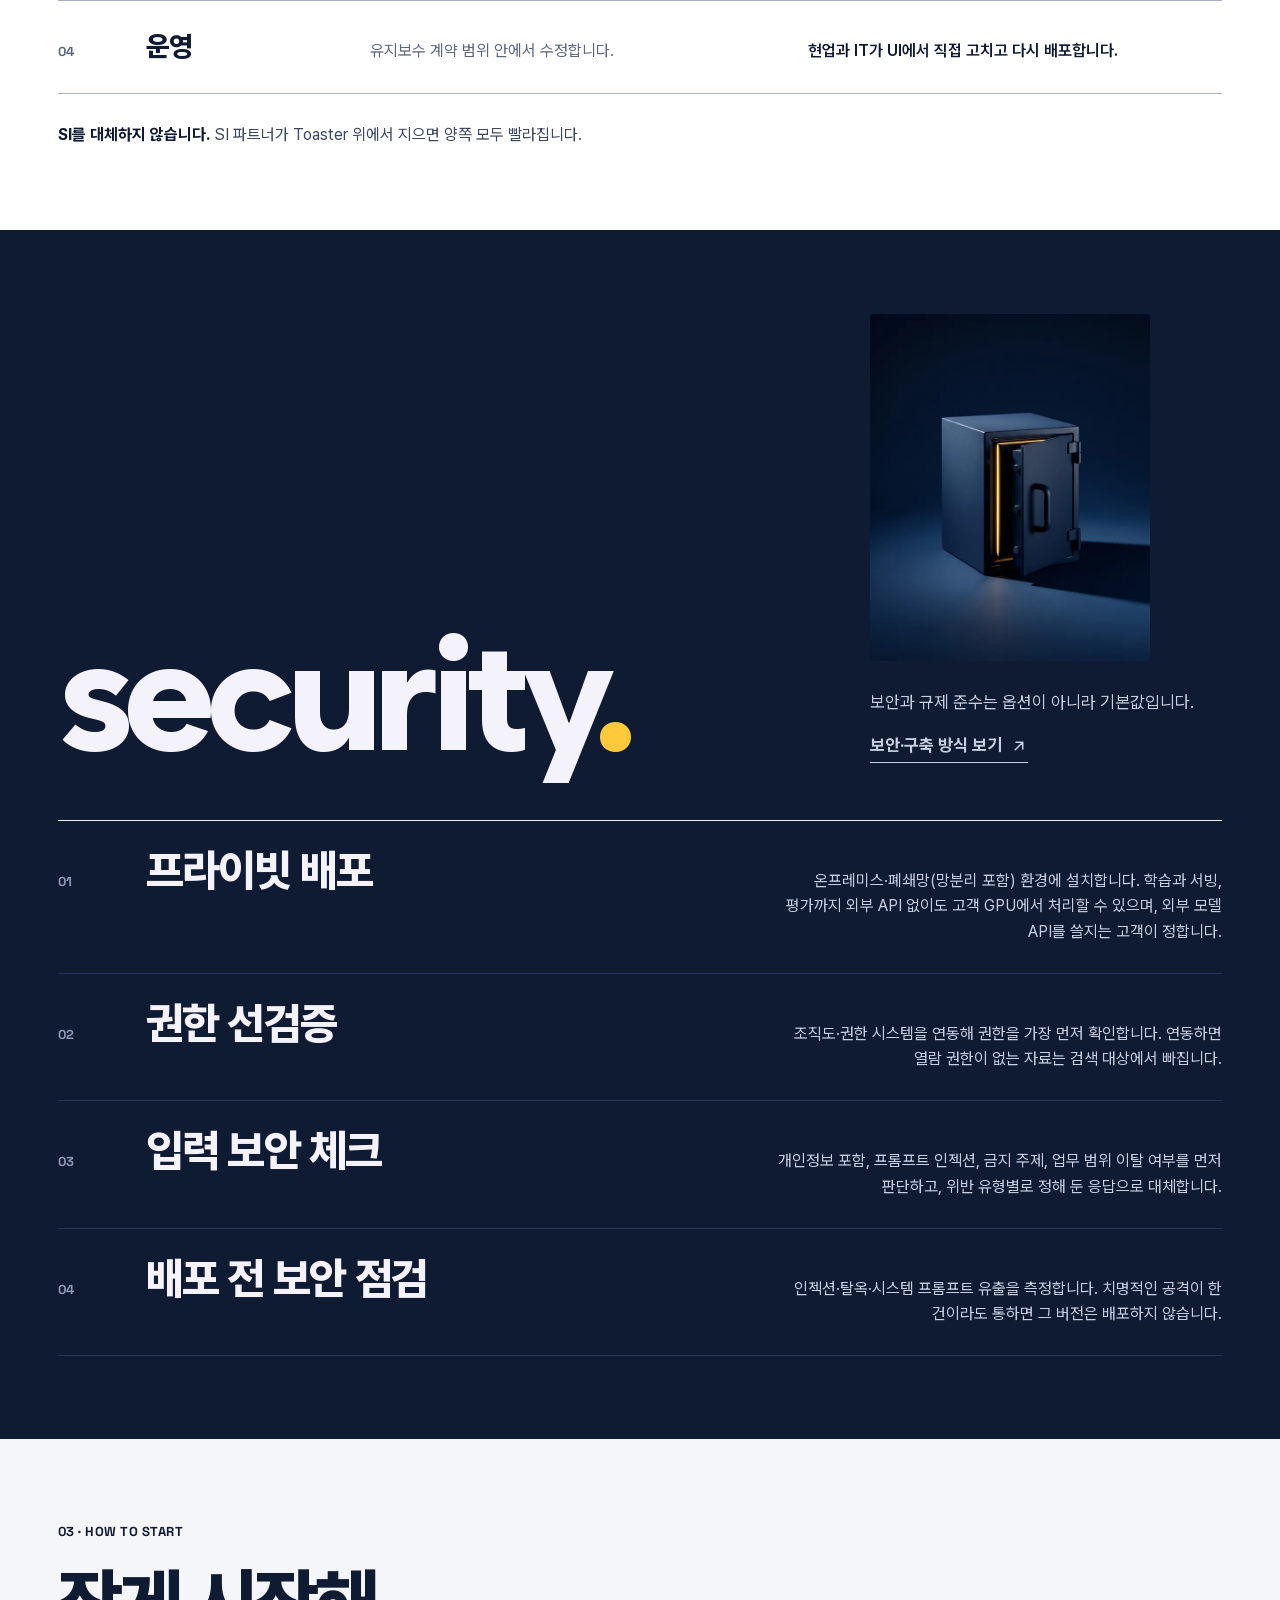
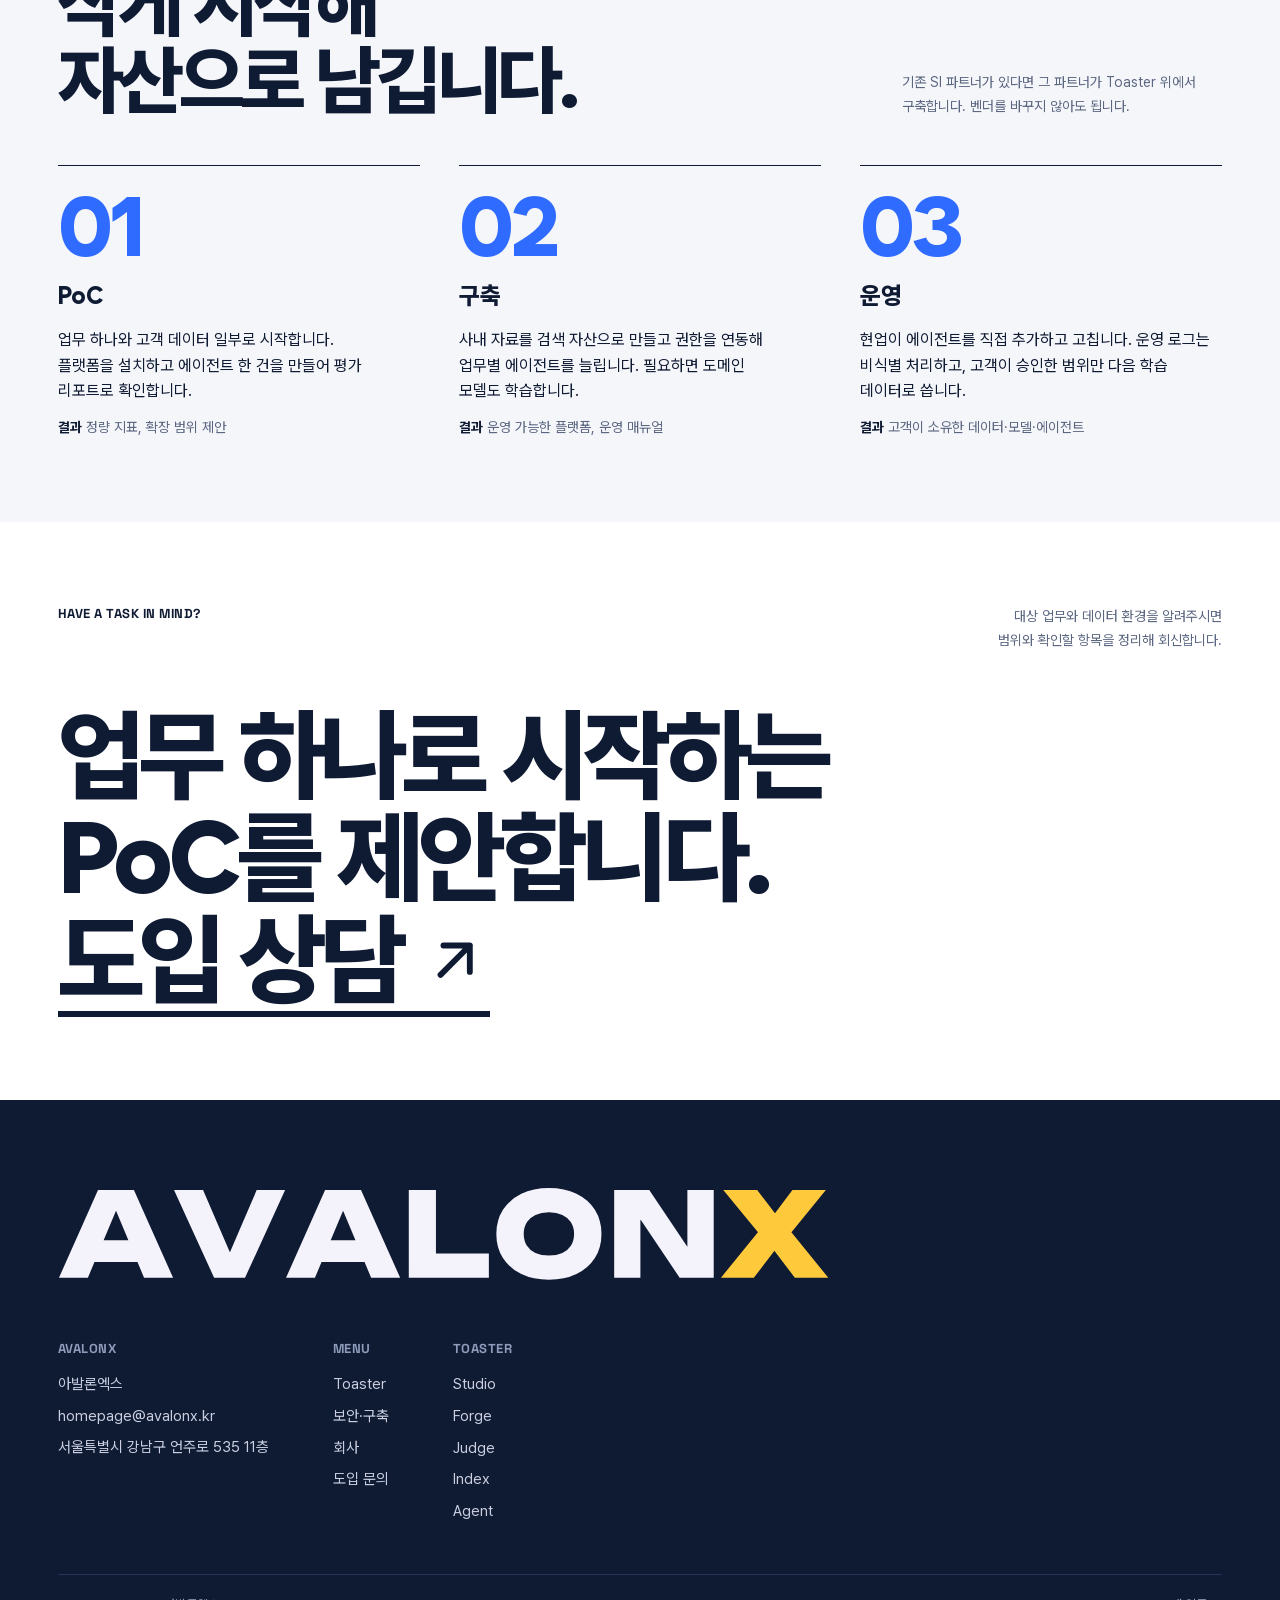
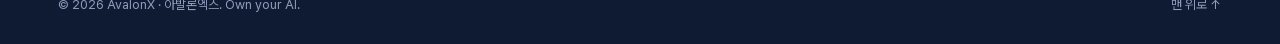
==== commit fec0982c: "히어로: 열쇠가 'your AI.'와 겹치지 않게 이미지 높이를 하단 문구 위까지로 제한 Co-Authored-By: Claude Opus 5.5 <noreply@anthropic" ====
--- a/index.html
+++ b/index.html
@@ -17,13 +17,13 @@
 <meta name="twitter:card" content="summary_large_image">
 <!-- @assets -->
 <link rel="icon" href="/assets/brand/favicon.svg" type="image/svg+xml">
-<link rel="preload" href="/assets/fonts/ax-sans.woff2?v=20261104e" as="font" type="font/woff2" crossorigin>
-<link rel="preload" href="/assets/fonts/ax-heading-800.woff2?v=20261104e" as="font" type="font/woff2" crossorigin>
+<link rel="preload" href="/assets/fonts/ax-sans.woff2?v=20261104f" as="font" type="font/woff2" crossorigin>
+<link rel="preload" href="/assets/fonts/ax-heading-800.woff2?v=20261104f" as="font" type="font/woff2" crossorigin>
 <link rel="preconnect" href="https://fonts.googleapis.com">
 <link rel="preconnect" href="https://fonts.gstatic.com" crossorigin>
 <link rel="stylesheet" href="https://fonts.googleapis.com/css2?family=Space+Grotesk:wght@500;700&display=swap">
-<link rel="stylesheet" href="/css/site.css?v=20261104e">
-<script src="/js/main.js?v=20261104e" defer></script>
+<link rel="stylesheet" href="/css/site.css?v=20261104f">
+<script src="/js/main.js?v=20261104f" defer></script>
 <script async src="https://www.googletagmanager.com/gtag/js?id=G-0PF8YSG744"></script>
 <script>window.dataLayer=window.dataLayer||[];function gtag(){dataLayer.push(arguments);}gtag('js',new Date());gtag('config','G-0PF8YSG744');</script>
 <!-- /@assets -->
--- a/css/site.css
+++ b/css/site.css
@@ -6,10 +6,10 @@
  */
 
 /* 서체: 사이트에 쓰인 글자만 남긴 자체 호스팅 서브셋 (tools/subset-fonts.py). SIL OFL 1.1 — assets/fonts/LICENSE.md */
-@font-face { font-family: "AX Sans"; src: url("/assets/fonts/ax-sans.woff2?v=20261104e") format("woff2"); font-weight: 45 920; font-display: swap; }
-@font-face { font-family: "AX Heading"; src: url("/assets/fonts/ax-heading-700.woff2?v=20261104e") format("woff2"); font-weight: 700; font-display: swap; }
-@font-face { font-family: "AX Heading"; src: url("/assets/fonts/ax-heading-800.woff2?v=20261104e") format("woff2"); font-weight: 800; font-display: swap; }
-@font-face { font-family: "AX Pixel"; src: url("/assets/fonts/ax-pixel.woff2?v=20261104e") format("woff2"); font-weight: 400; font-display: swap; }
+@font-face { font-family: "AX Sans"; src: url("/assets/fonts/ax-sans.woff2?v=20261104f") format("woff2"); font-weight: 45 920; font-display: swap; }
+@font-face { font-family: "AX Heading"; src: url("/assets/fonts/ax-heading-700.woff2?v=20261104f") format("woff2"); font-weight: 700; font-display: swap; }
+@font-face { font-family: "AX Heading"; src: url("/assets/fonts/ax-heading-800.woff2?v=20261104f") format("woff2"); font-weight: 800; font-display: swap; }
+@font-face { font-family: "AX Pixel"; src: url("/assets/fonts/ax-pixel.woff2?v=20261104f") format("woff2"); font-weight: 400; font-display: swap; }
 
 :root {
   color-scheme: light;
@@ -169,11 +169,12 @@
 }
 
 /* ── 홈: 히어로 ─────────────────────────────── */
-.hero { position: relative; min-height: clamp(680px, 100svh, 960px); padding: var(--pad); overflow: hidden; }
-.hero .giant { position: absolute; z-index: 2; font-size: clamp(5rem, 1rem + 11vw, 13rem); }
+.hero { --hero-giant: clamp(5rem, 1rem + 11vw, 13rem); --hero-low: clamp(56px, 9vh, 96px); position: relative; min-height: clamp(680px, 100svh, 960px); padding: var(--pad); overflow: hidden; }
+.hero .giant { position: absolute; z-index: 2; font-size: var(--hero-giant); }
 .hero-top { left: var(--pad); top: clamp(110px, 15vh, 170px); }
-.hero-bottom { right: var(--pad); bottom: clamp(56px, 9vh, 96px); text-align: right; }
-.hero-art { position: absolute; inset: 0; display: grid; place-items: center; pointer-events: none; }
+.hero-bottom { right: var(--pad); bottom: var(--hero-low); text-align: right; }
+/* 열쇠는 아래 'your AI.' 윗선 24px 위에서 끝나게 높이를 잡는다(화면 비율이 달라도 겹치지 않게) */
+.hero-art { position: absolute; inset: 0 0 auto; height: calc(100% - var(--hero-low) - var(--hero-giant) * .86 - 24px); display: flex; justify-content: center; align-items: flex-start; pointer-events: none; }
 .hero-art .pixel-x { --cell: clamp(30px, 3.6vw, 60px); }
 .hero-note { position: absolute; font-size: .875rem; line-height: 1.7; z-index: 3; }
 .hero-note.left { left: 20%; top: 41%; }
@@ -181,7 +182,7 @@
 .hero-note.left::after, .hero-note.right::after { content: ""; display: block; height: 1.5px; width: clamp(96px, 12vw, 220px); background: var(--ink); margin-top: 10px; }
 .hero-note.right::after { margin-left: auto; }
 .hero-note strong { display: block; color: var(--ink); font-weight: 600; }
-.hero-desc { position: absolute; left: var(--pad); bottom: clamp(56px, 9vh, 96px); max-width: 19rem; font-size: .9375rem; line-height: 1.7; color: var(--body); z-index: 3; }
+.hero-desc { position: absolute; left: var(--pad); bottom: var(--hero-low); max-width: 19rem; font-size: .9375rem; line-height: 1.7; color: var(--body); z-index: 3; }
 .hero-desc .label { color: var(--muted); display: block; margin-bottom: 14px; }
 .hero-index { position: absolute; right: var(--pad); top: 30%; border-left: 1.5px solid var(--line); padding-left: 14px; display: grid; gap: 14px; z-index: 3; }
 .hero-index a { font-family: var(--font-label); font-size: .875rem; font-weight: 700; color: var(--muted); transition: color .2s; }
@@ -407,6 +408,7 @@
   /* 좁은 화면: 겹치는 배치 대신 위에서 아래로 쌓는다 */
   .hero { min-height: 0; display: flex; flex-direction: column; gap: 20px; padding-top: 96px; padding-bottom: 48px; }
   .hero .giant, .hero-art, .hero-note, .hero-desc { position: static; }
+  .hero-art { height: auto; }
   .hero .giant { font-size: clamp(4.25rem, 22vw, 7rem); }
   .hero-bottom { text-align: right; order: 4; }
   .hero-art { display: flex; justify-content: center; padding: 8px 0; order: 2; }
@@ -446,7 +448,8 @@
 .footer-cols address { color: var(--d-body); font-size: .9375rem; max-width: 16rem; }
 
 /* ── 이미지 (AI 생성, assets/img/README.md) ── */
-.hero-art picture, .hero-art img { height: 100%; width: auto; }
+.hero-art picture { display: block; height: 100%; }
+.hero-art img { width: auto; }
 .hero-art { padding-block: 0; }
 .hero-art img { height: min(100%, 1100px); max-width: 34vw; object-fit: contain; object-position: top center; }
 .intro-art .pixel-x { --cell: clamp(18px, 2vw, 34px); }
